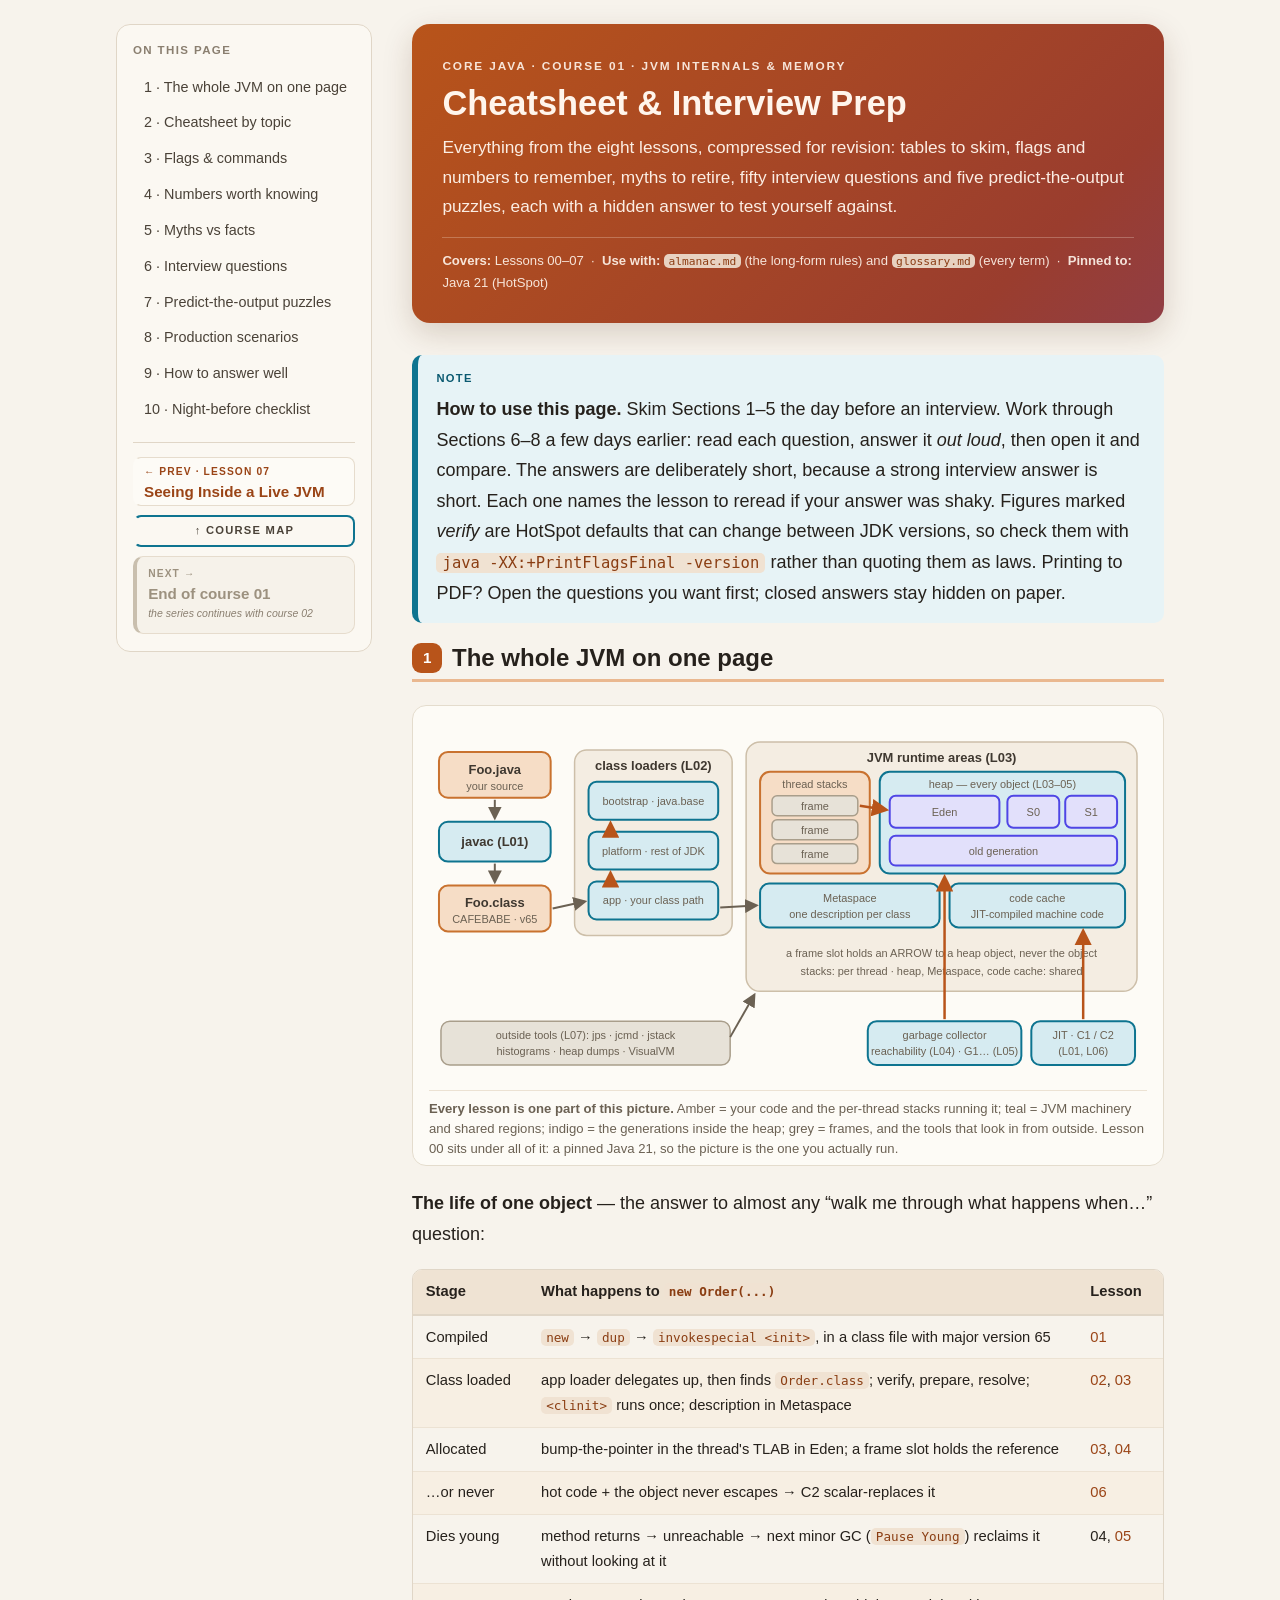
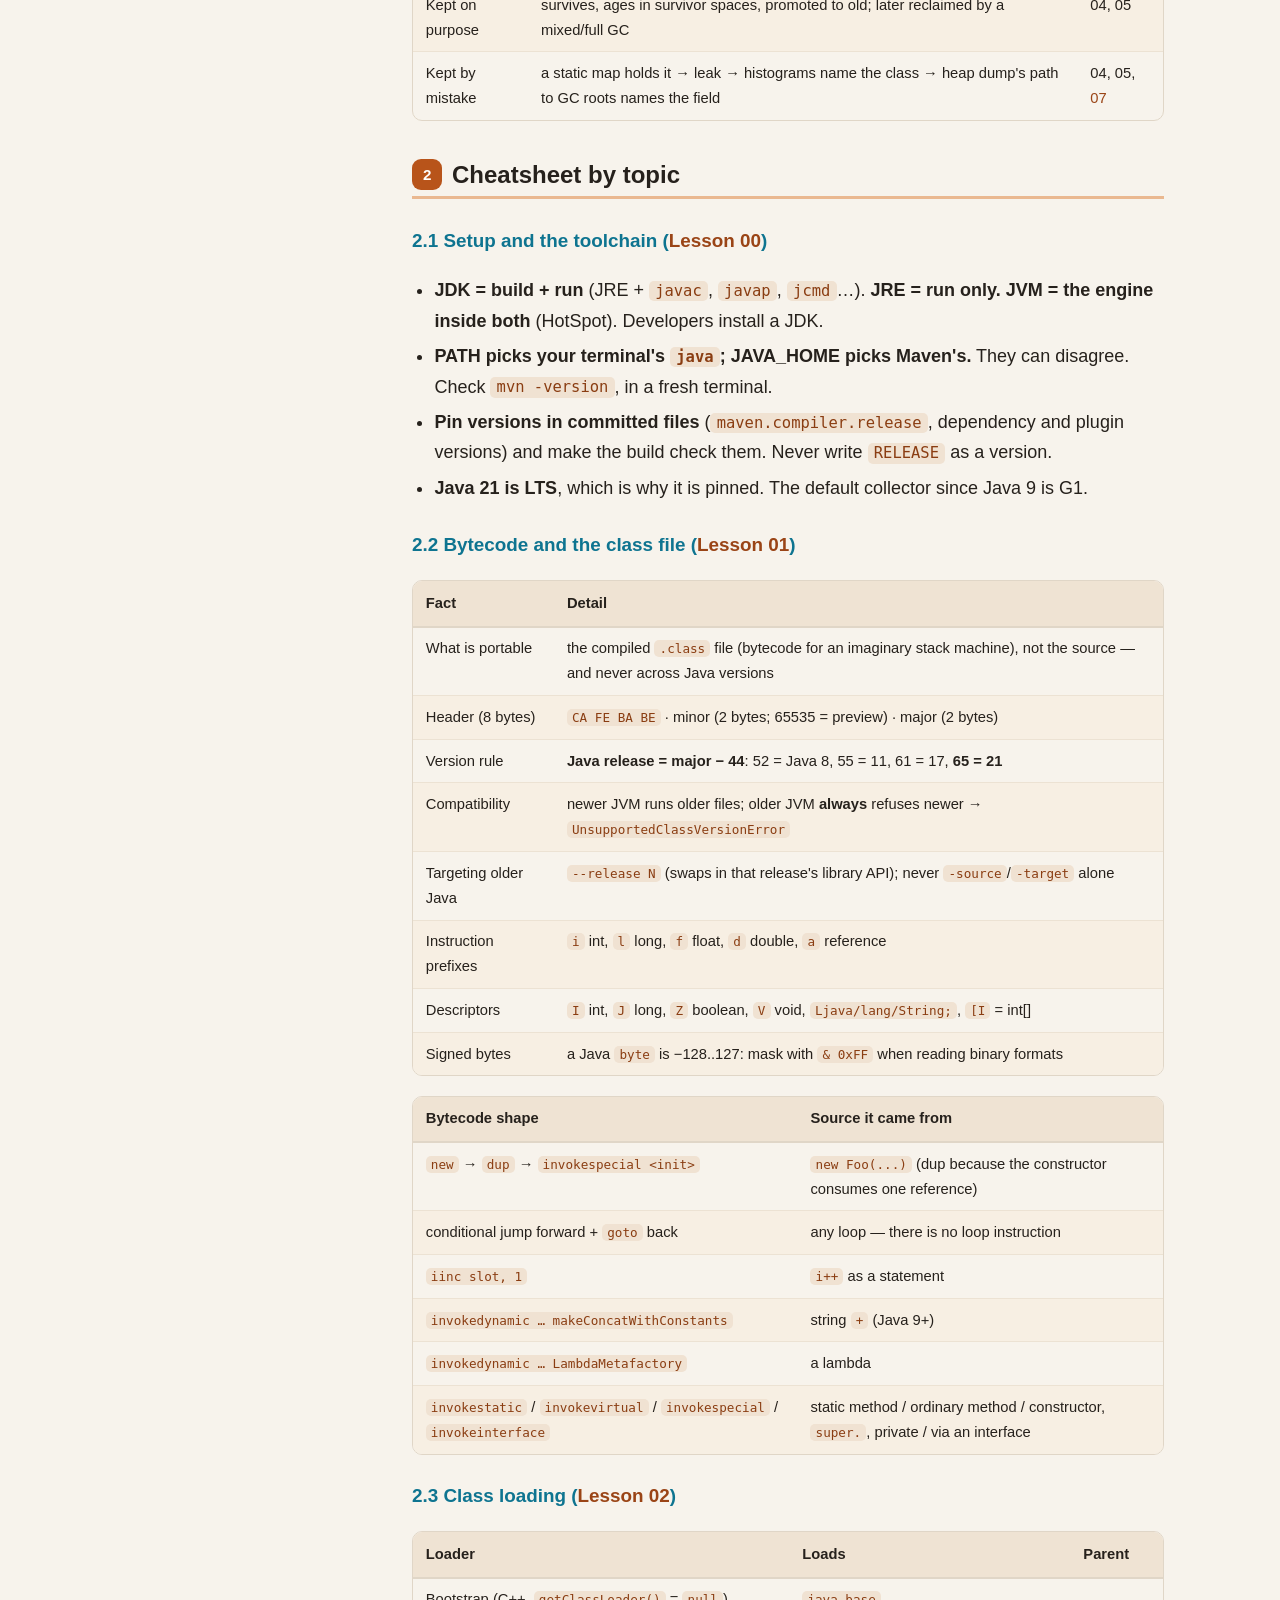
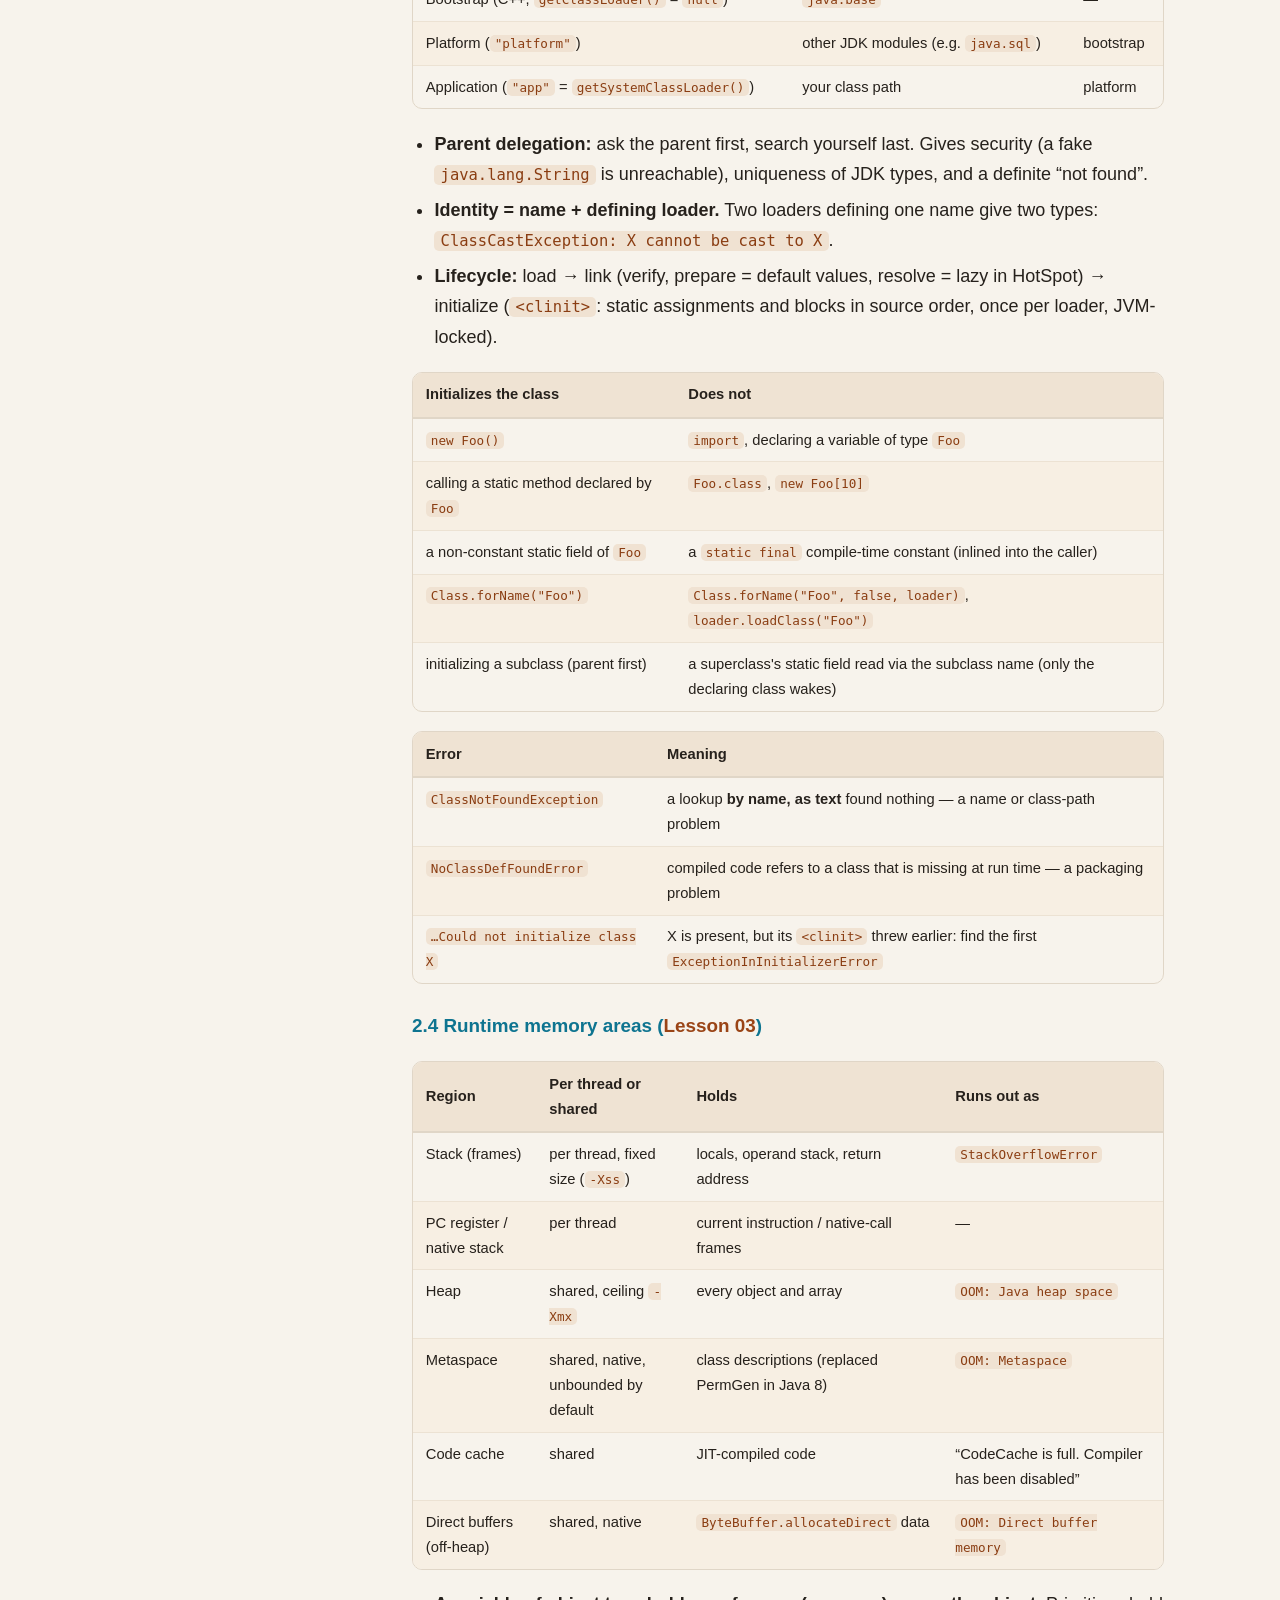
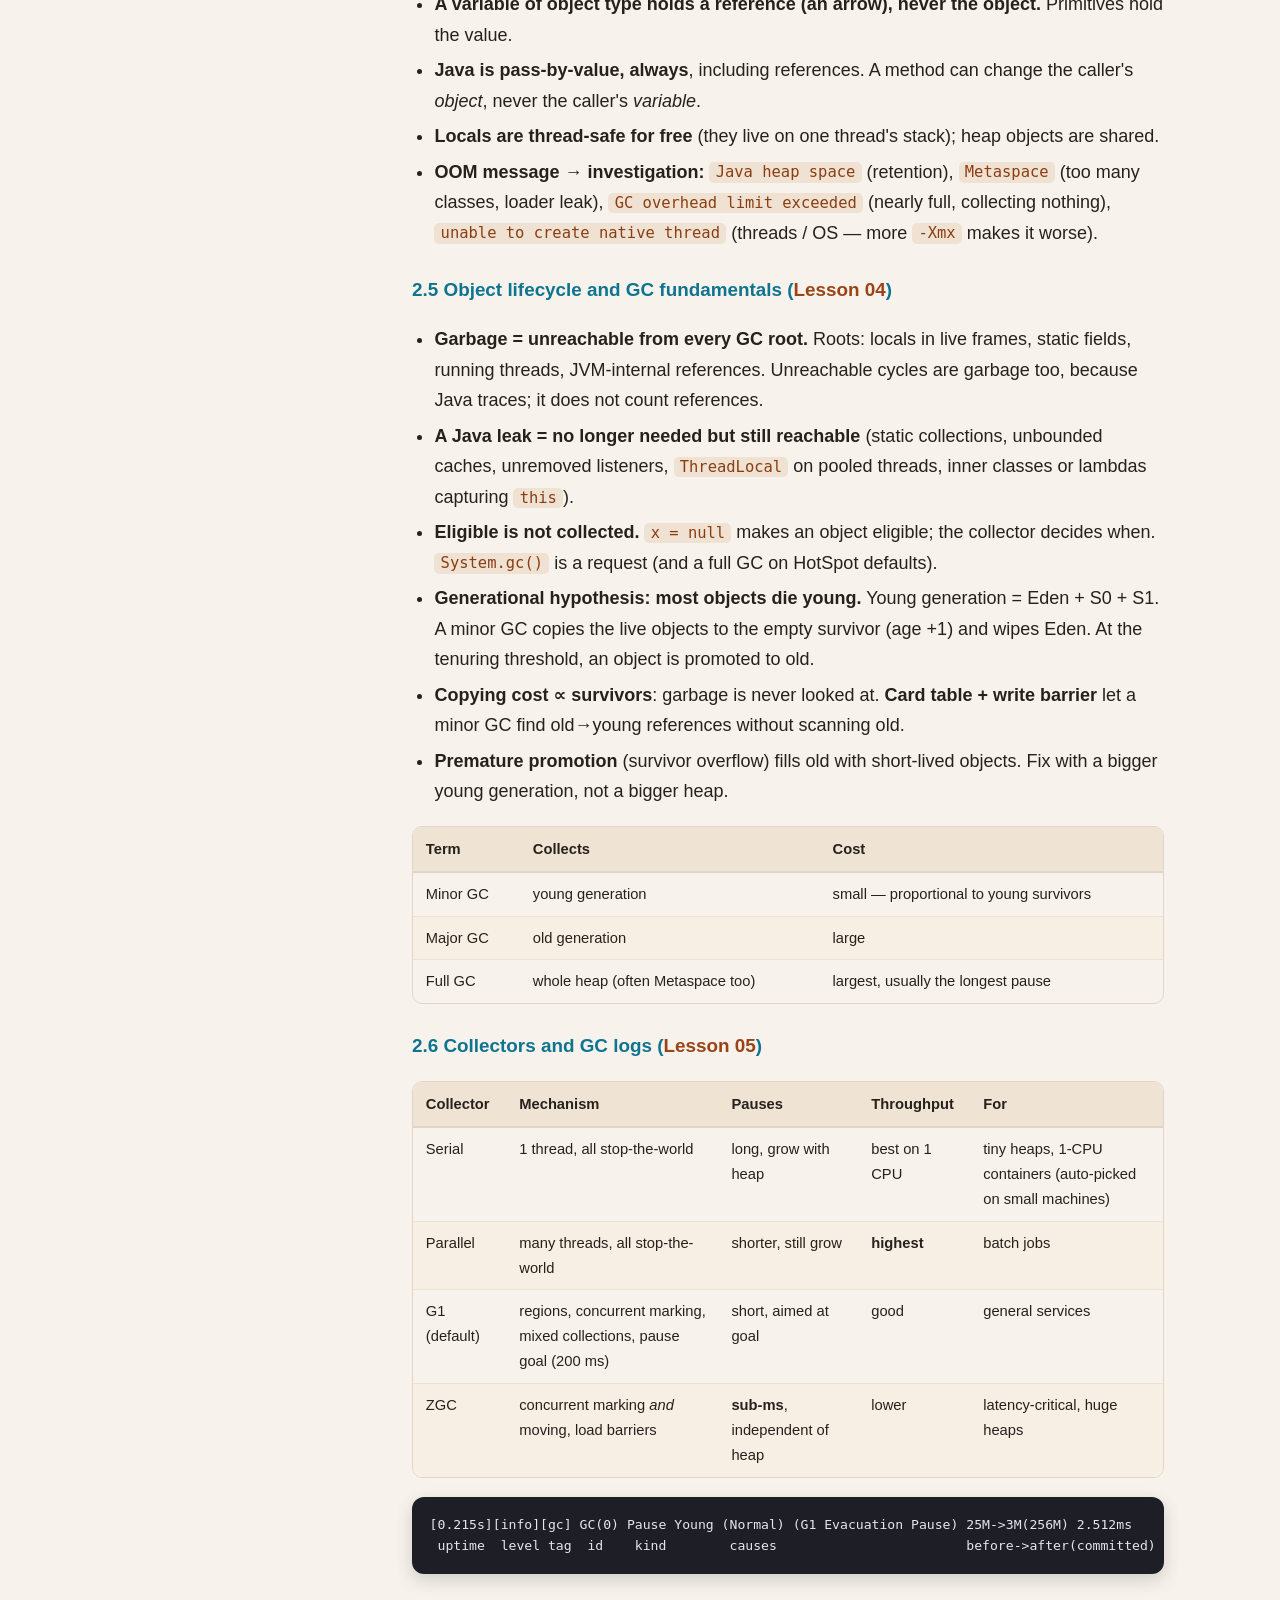
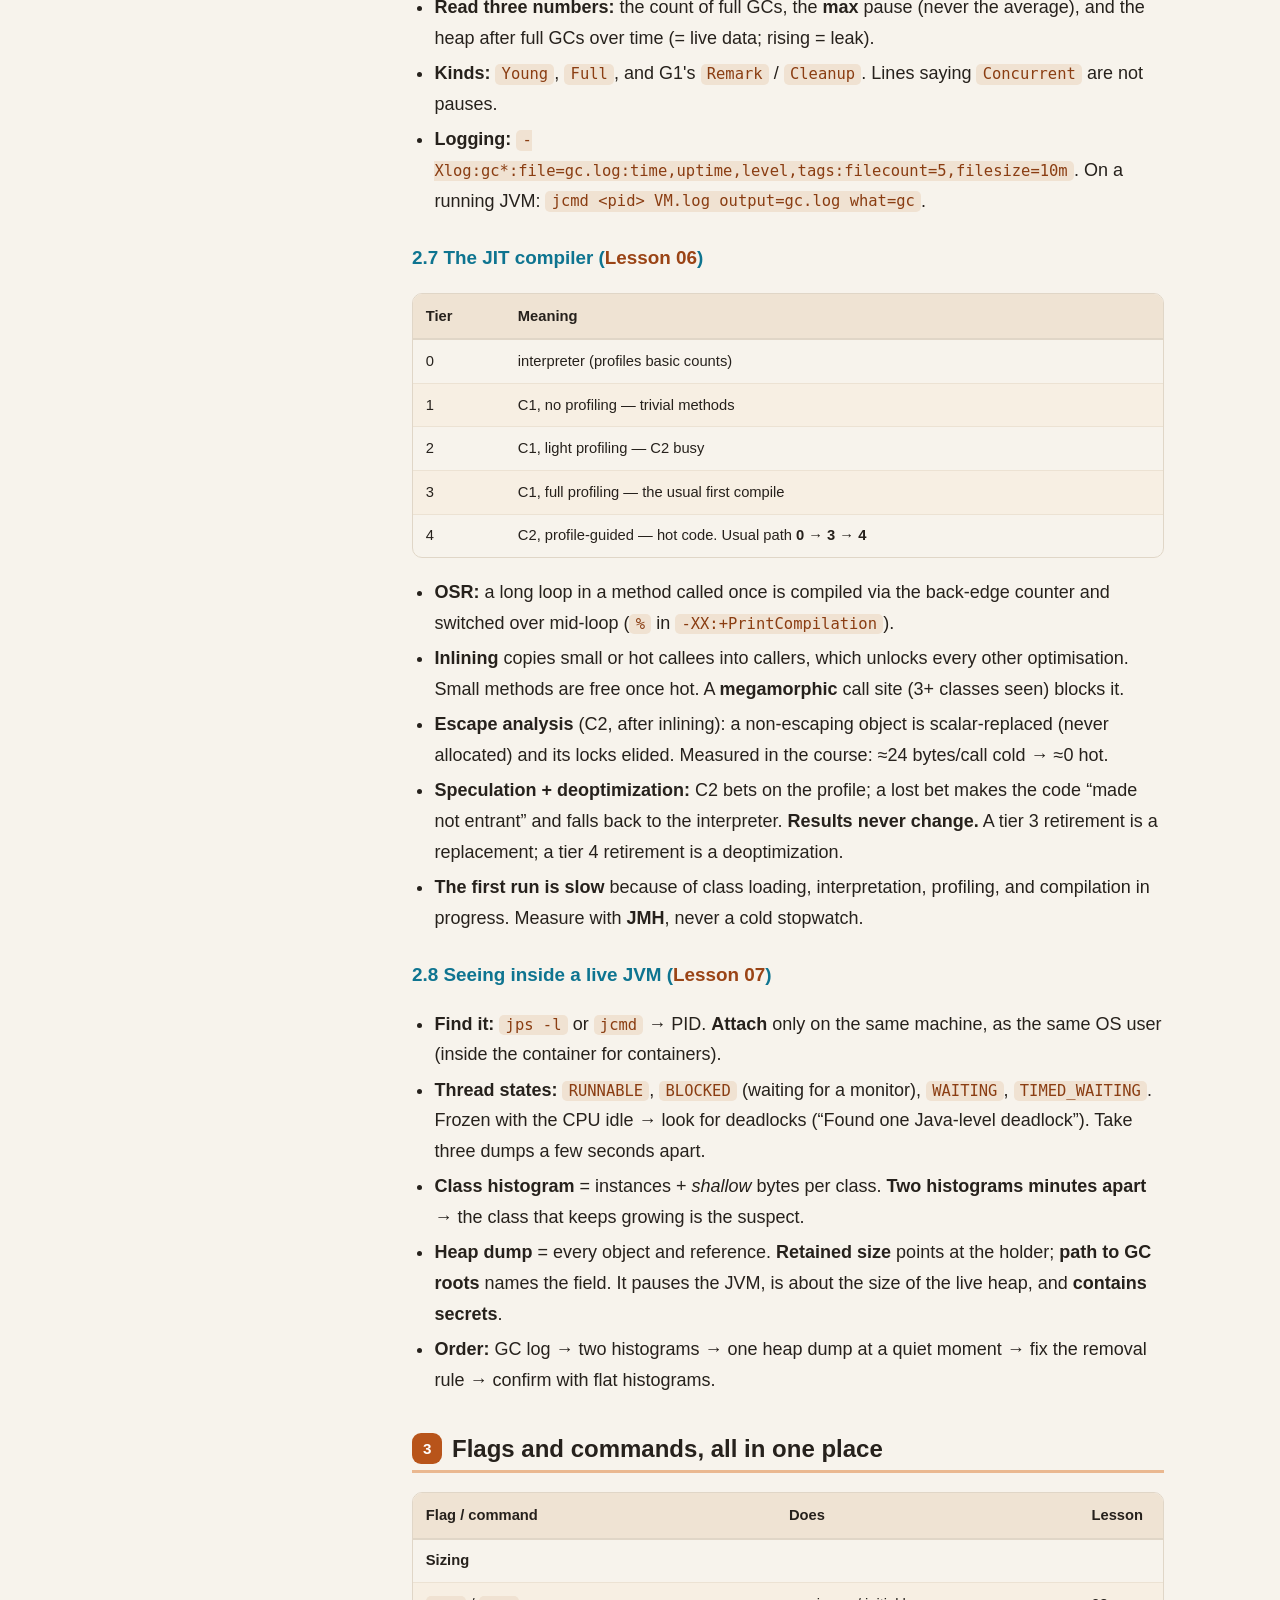
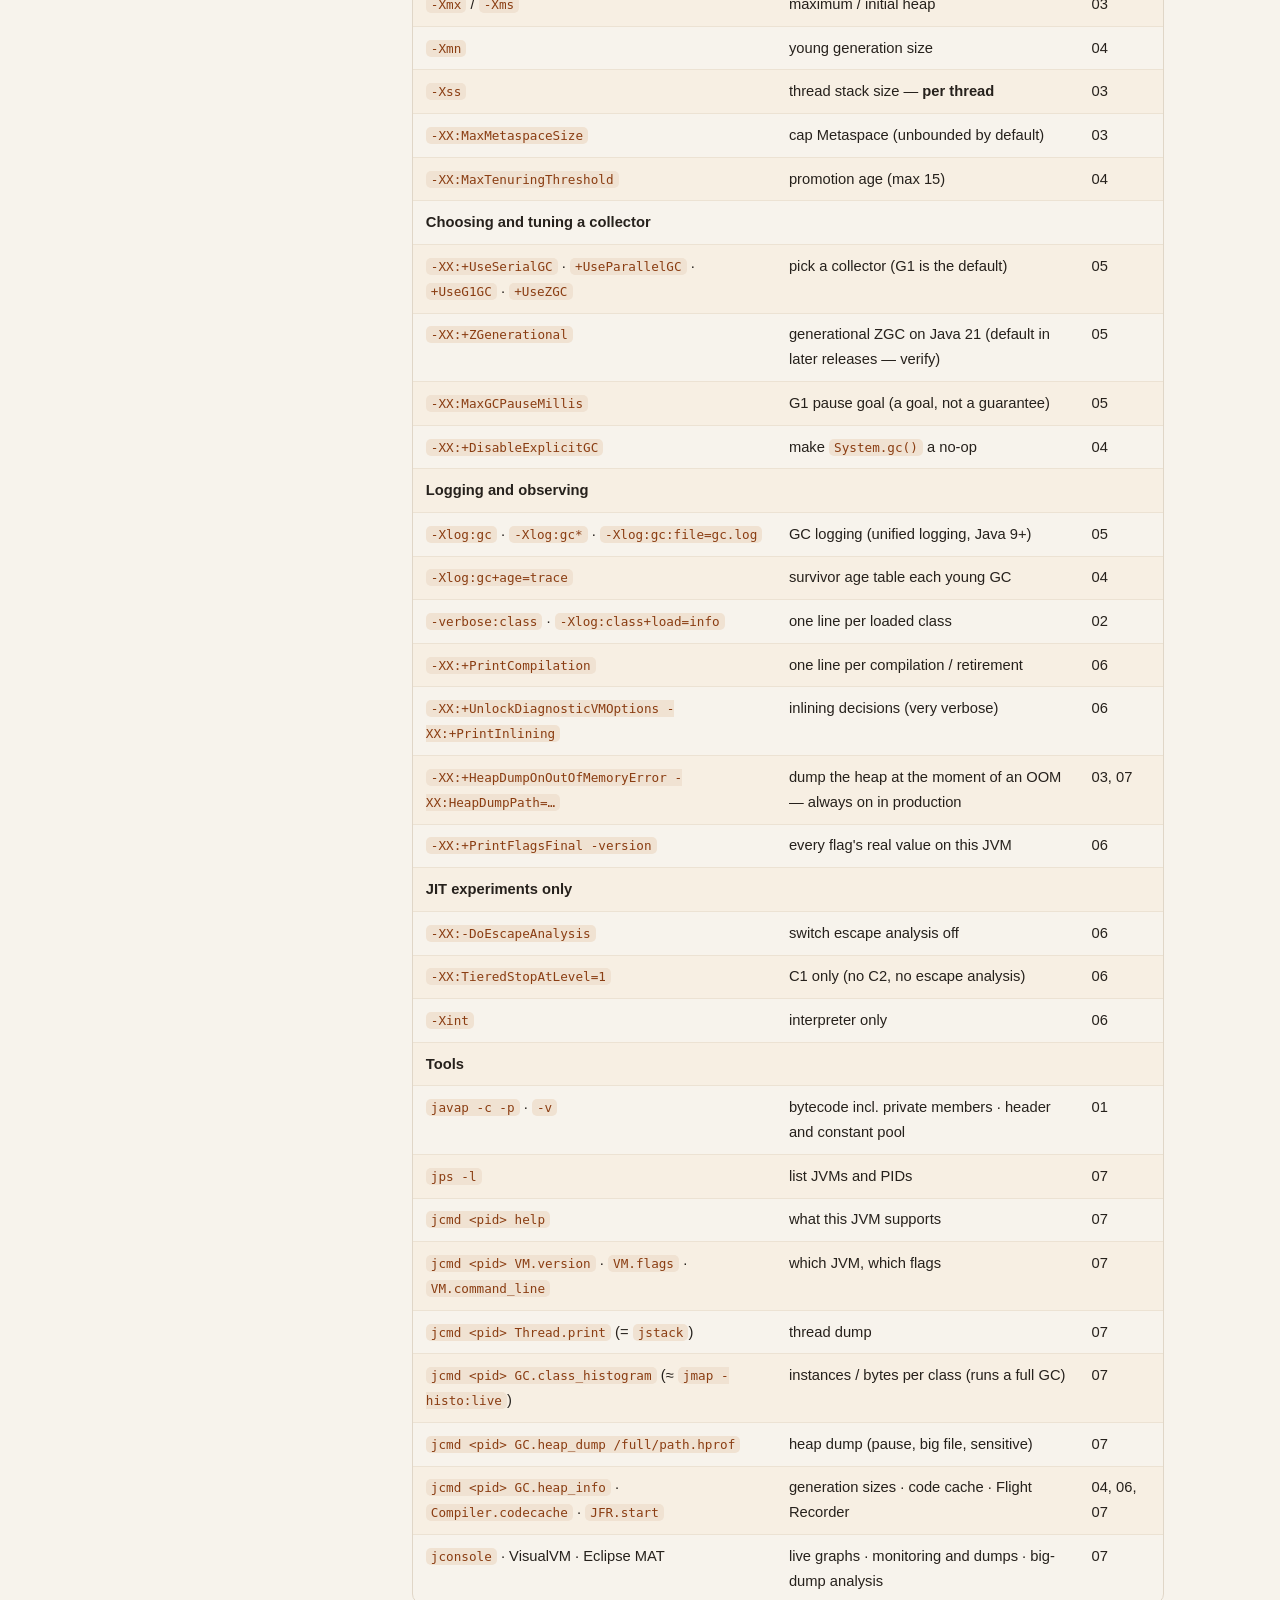
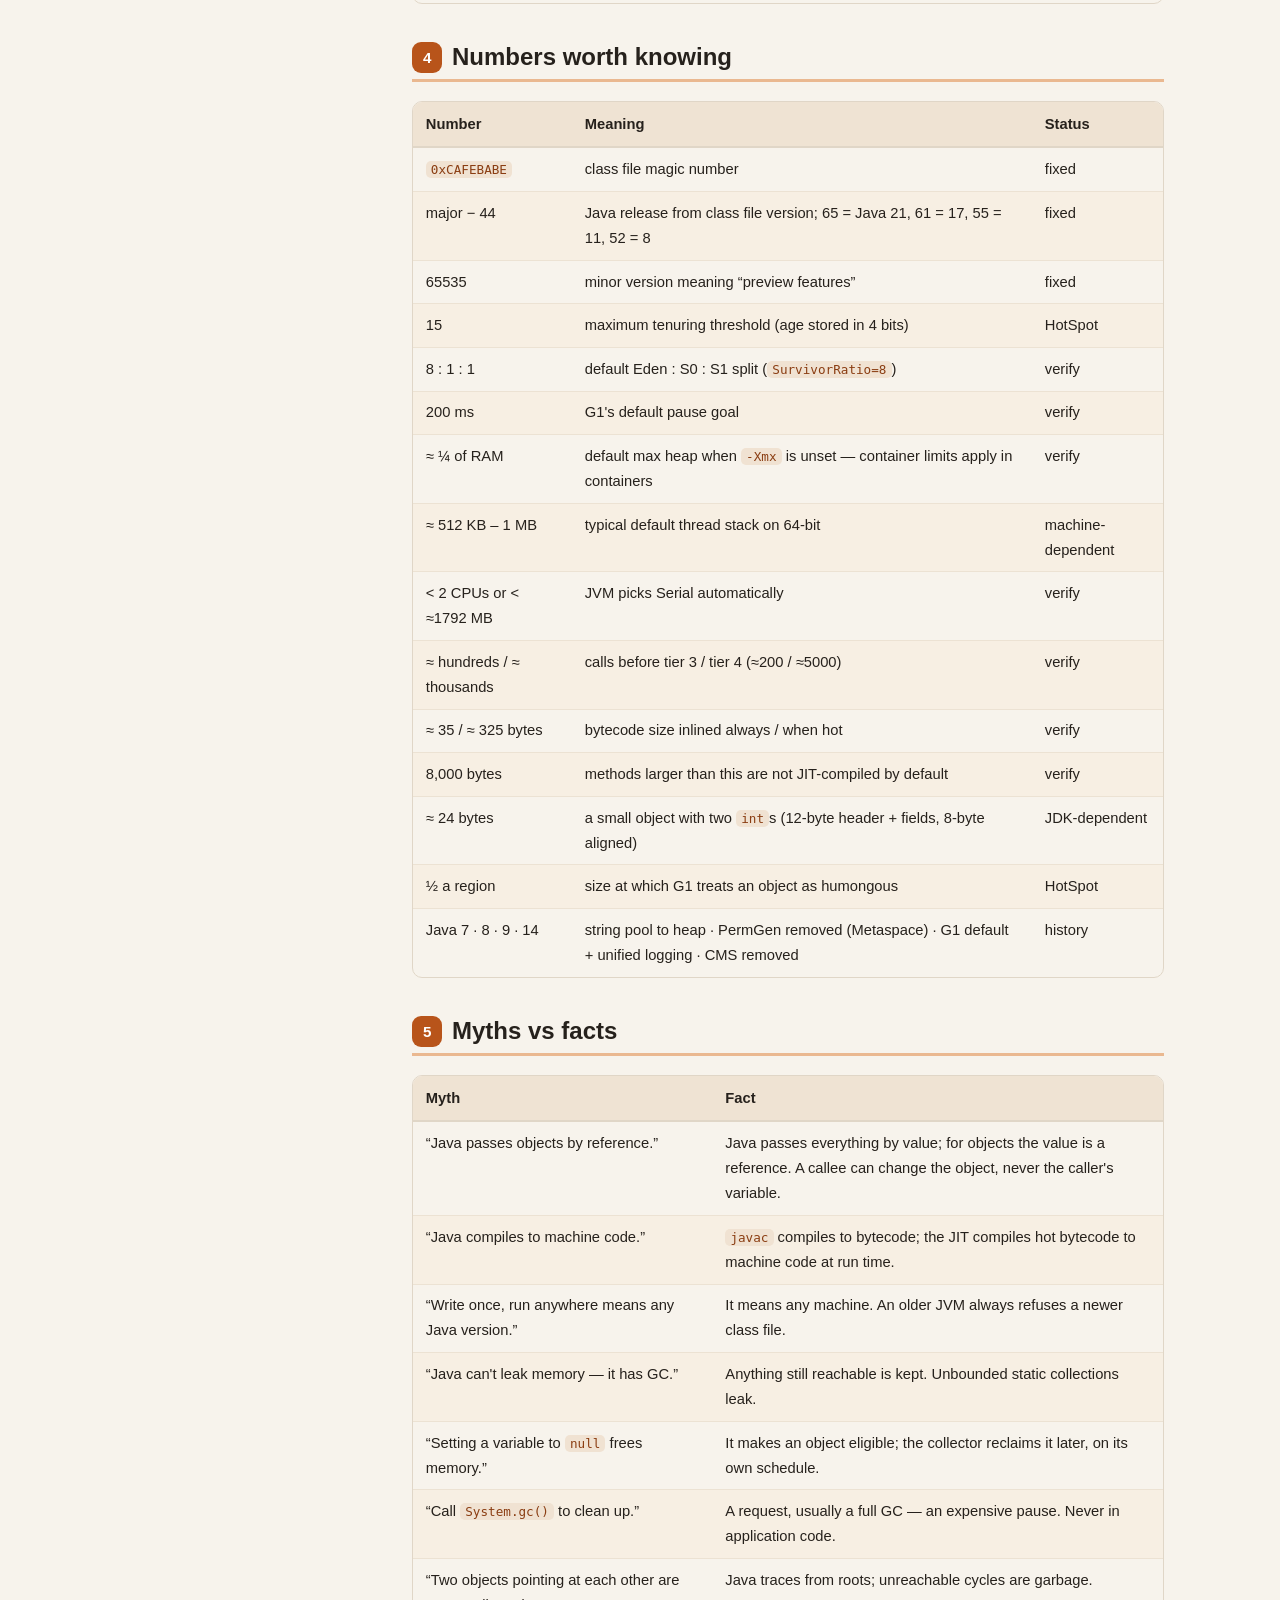
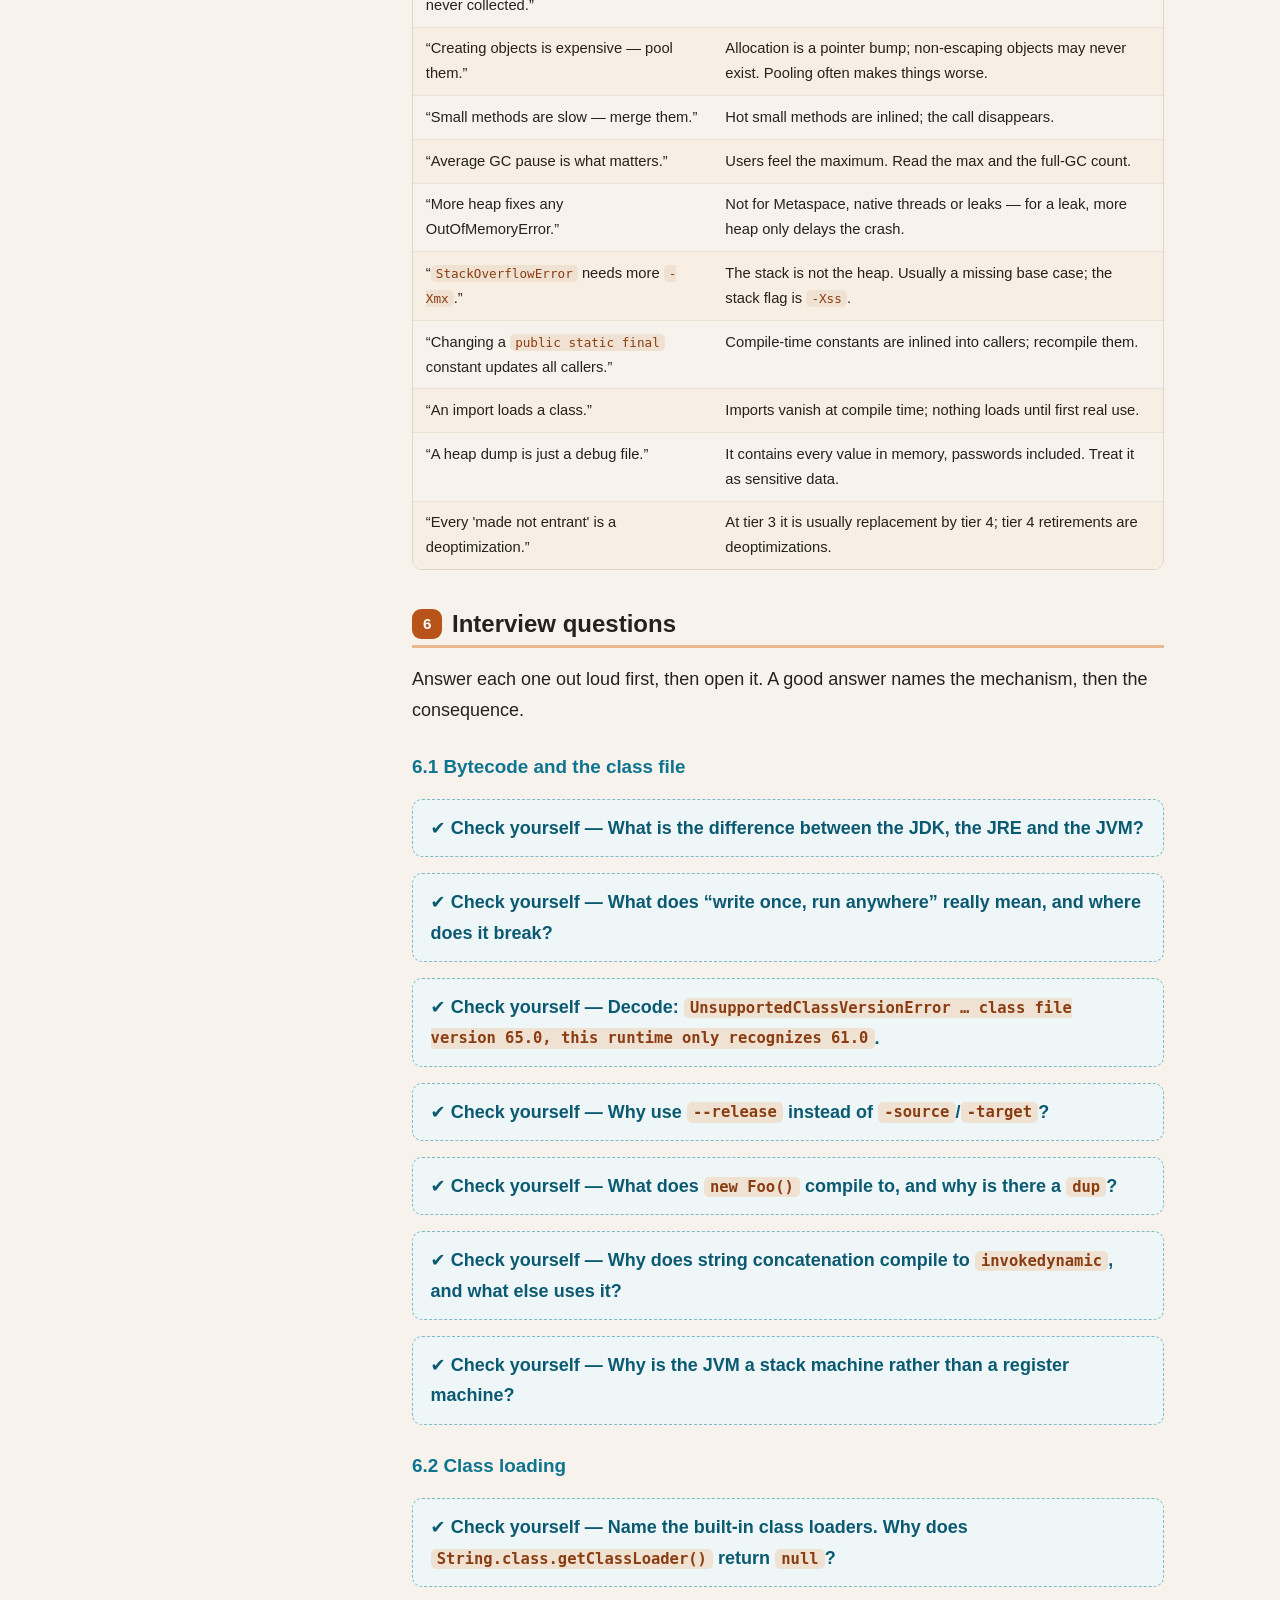
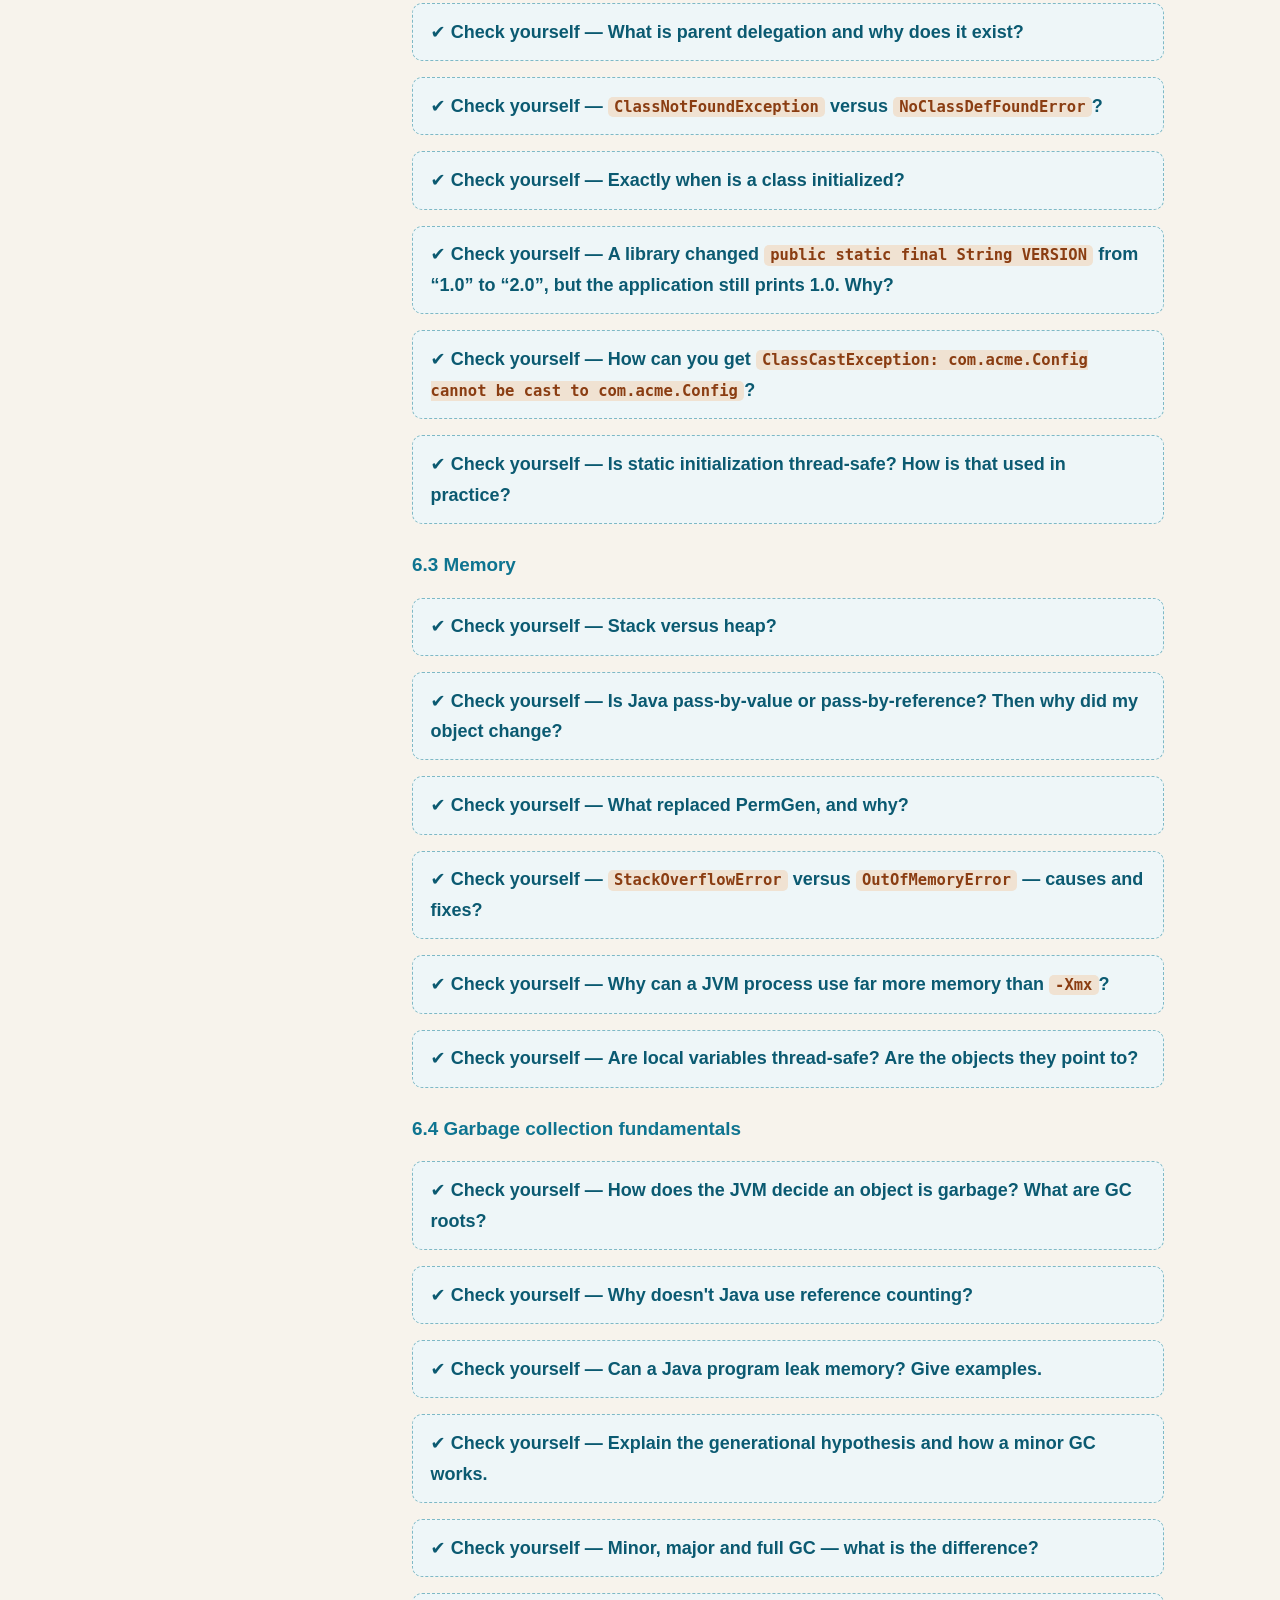
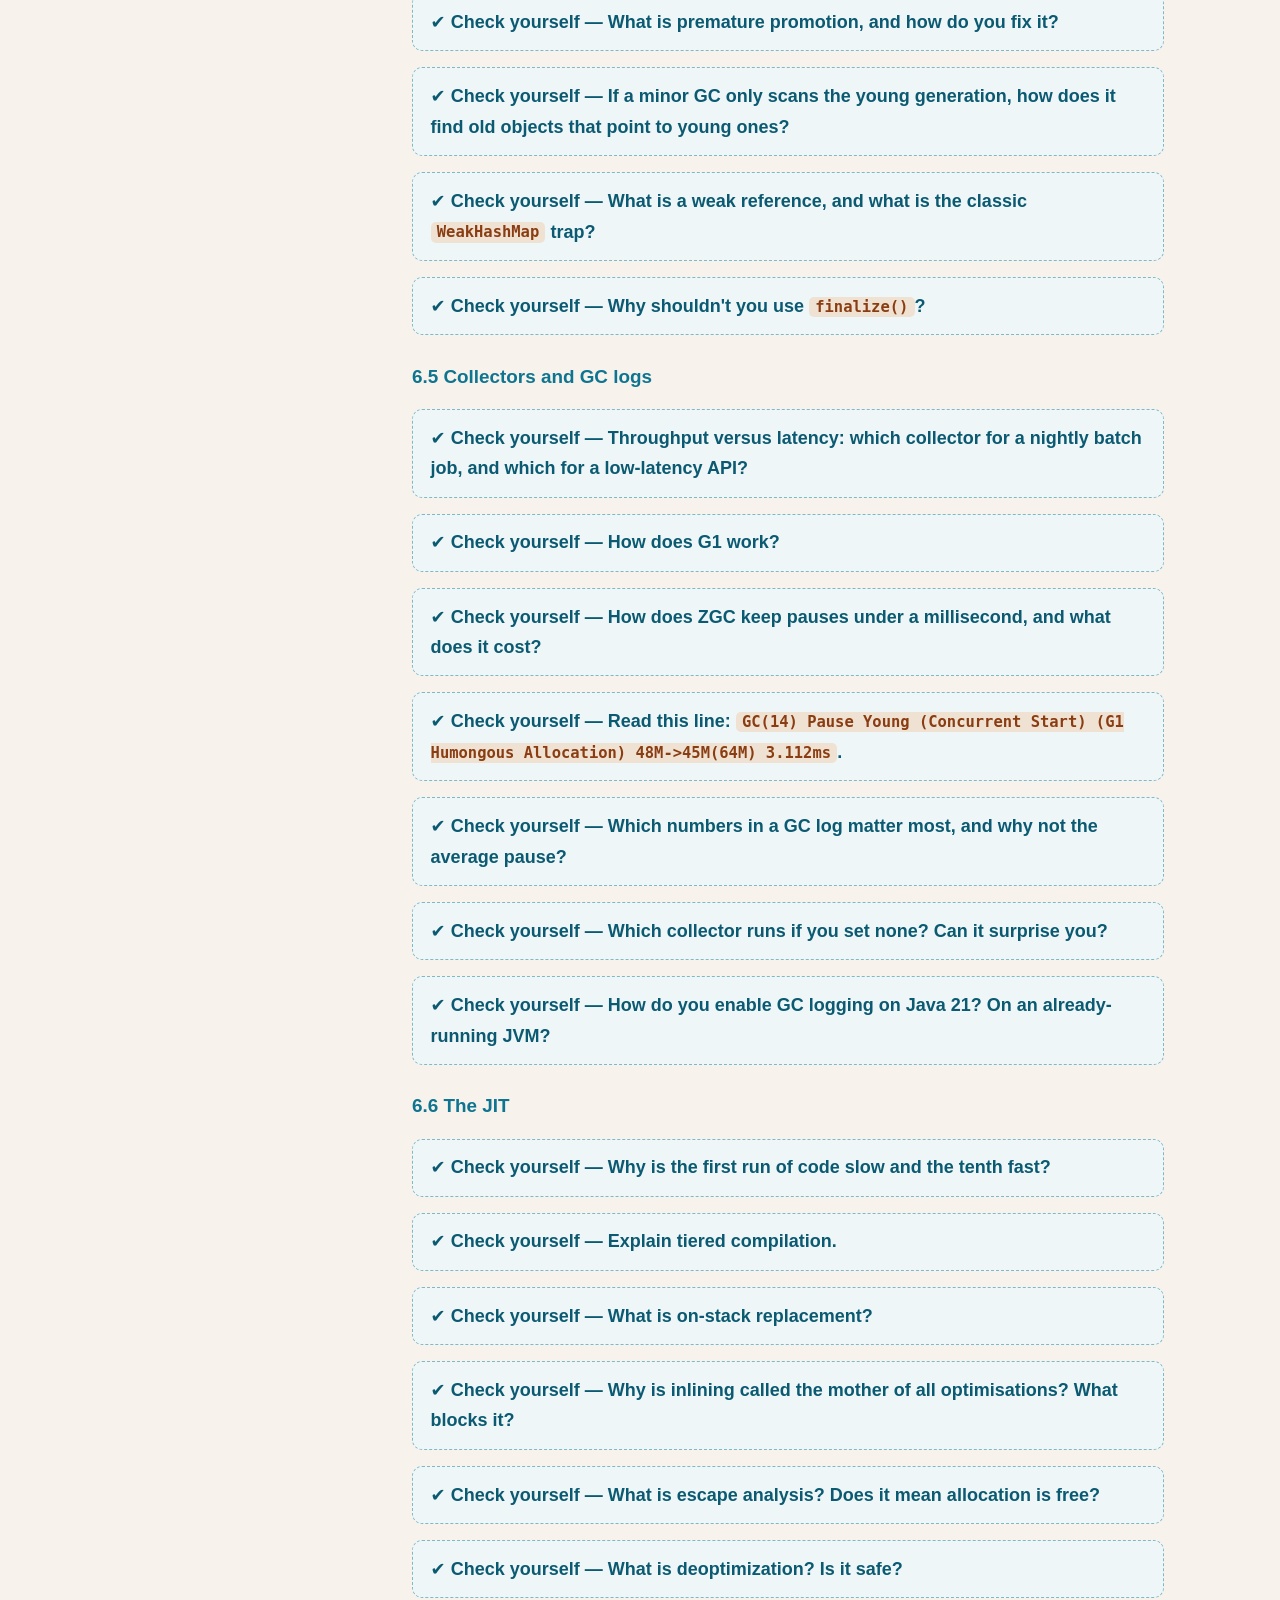
==== lessons/cheatsheet-and-interview-prep.html @ c978d4f5 "chore: cheatsheet and interview prep page for course 01" ====
<!doctype html>
<html lang="en">
<head>
  <meta charset="utf-8">
  <meta name="viewport" content="width=device-width, initial-scale=1">
  <title>Cheatsheet &amp; Interview Prep · JVM Internals &amp; Memory</title>
  <link rel="stylesheet" href="assets/lesson.css">
</head>
<body>
<div class="page">

  <!-- ============================ TOC SIDEBAR ============================ -->
  <aside class="toc">
    <p class="toc-title">On this page</p>
    <ol>
      <li><a href="#s1">1 · The whole JVM on one page</a></li>
      <li><a href="#s2">2 · Cheatsheet by topic</a></li>
      <li><a href="#s3">3 · Flags &amp; commands</a></li>
      <li><a href="#s4">4 · Numbers worth knowing</a></li>
      <li><a href="#s5">5 · Myths vs facts</a></li>
      <li><a href="#s6">6 · Interview questions</a></li>
      <li><a href="#s7">7 · Predict-the-output puzzles</a></li>
      <li><a href="#s8">8 · Production scenarios</a></li>
      <li><a href="#s9">9 · How to answer well</a></li>
      <li><a href="#s10">10 · Night-before checklist</a></li>
    </ol>
    <nav class="toc-nav" aria-label="Course navigation">
      <a class="navcard" href="phase-3-observing/chapter-04-live-jvm-tools/lesson-07-seeing-inside-a-live-jvm.html">
        <span class="navkicker">← Prev · Lesson 07</span>
        <span class="navtitle">Seeing Inside a Live JVM</span>
      </a>
      <a class="navmap" href="index.html">↑ Course map</a>
      <span class="navcard disabled">
        <span class="navkicker">Next →</span>
        <span class="navtitle">End of course 01</span>
        <span class="navnote">the series continues with course 02</span>
      </span>
    </nav>
  </aside>

  <!-- ============================ MAIN CONTENT ============================ -->
  <main>

    <header class="banner">
      <p class="kicker">Core Java · Course 01 · JVM Internals &amp; Memory</p>
      <h1>Cheatsheet &amp; Interview Prep</h1>
      <p class="subtitle">Everything from the eight lessons, compressed for revision: tables to skim, flags and numbers to remember, myths to retire, fifty interview questions and five predict-the-output puzzles, each with a hidden answer to test yourself against.</p>
      <p class="meta">
        <strong>Covers:</strong> Lessons 00–07 &nbsp;·&nbsp;
        <strong>Use with:</strong> <code>almanac.md</code> (the long-form rules) and <code>glossary.md</code> (every term) &nbsp;·&nbsp;
        <strong>Pinned to:</strong> Java 21 (HotSpot)
      </p>
    </header>

    <div class="callout note">
      <p><strong>How to use this page.</strong> Skim Sections 1–5 the day before an interview. Work through Sections 6–8 a few days earlier: read each question, answer it <em>out loud</em>, then open it and compare. The answers are deliberately short, because a strong interview answer is short. Each one names the lesson to reread if your answer was shaky. Figures marked <em>verify</em> are HotSpot defaults that can change between JDK versions, so check them with <code>java -XX:+PrintFlagsFinal -version</code> rather than quoting them as laws. Printing to PDF? Open the questions you want first; closed answers stay hidden on paper.</p>
    </div>

    <!-- ===================== SECTION 1 — ONE PAGE ===================== -->
    <section id="s1">
      <h2><span class="sec-num">1</span> The whole JVM on one page</h2>

      <figure class="fig">
        <svg viewBox="0 0 720 360" role="img" aria-label="The JVM in one picture. On the left, Foo.java is compiled by javac into Foo.class. The class loaders — bootstrap, platform and application — load it. Inside the JVM, per-thread stacks hold frames whose slots point into the shared heap, which is divided into Eden, two survivor spaces and the old generation. Metaspace holds class descriptions and the code cache holds JIT-compiled code. Underneath, the garbage collector works on the heap, the JIT fills the code cache, and outside tools such as jcmd look into the whole process.">
          <defs>
            <marker id="csah" viewBox="0 0 10 10" refX="8" refY="5" markerWidth="7" markerHeight="7" orient="auto-start-reverse">
              <path class="fig-arrow-h" d="M0,0 L10,5 L0,10 z"/>
            </marker>
            <marker id="csaa" viewBox="0 0 10 10" refX="8" refY="5" markerWidth="7" markerHeight="7" orient="auto-start-reverse">
              <path class="fig-arrow-accent-h" d="M0,0 L10,5 L0,10 z"/>
            </marker>
          </defs>

          <!-- source to class file -->
          <rect class="fig-code" x="10" y="30" width="112" height="46" rx="9"/>
          <text class="fig-label" x="66" y="52" text-anchor="middle">Foo.java</text>
          <text class="fig-small" x="66" y="68" text-anchor="middle">your source</text>
          <rect class="fig-infra" x="10" y="100" width="112" height="40" rx="9"/>
          <text class="fig-label" x="66" y="124" text-anchor="middle">javac (L01)</text>
          <rect class="fig-code" x="10" y="164" width="112" height="46" rx="9"/>
          <text class="fig-label" x="66" y="186" text-anchor="middle">Foo.class</text>
          <text class="fig-small" x="66" y="202" text-anchor="middle">CAFEBABE · v65</text>
          <path class="fig-arrow" d="M66,78 L66,96" marker-end="url(#csah)"/>
          <path class="fig-arrow" d="M66,142 L66,160" marker-end="url(#csah)"/>

          <!-- class loaders -->
          <rect class="fig-box" x="146" y="28" width="158" height="186" rx="12"/>
          <text class="fig-label" x="225" y="48" text-anchor="middle">class loaders (L02)</text>
          <rect class="fig-infra" x="160" y="60" width="130" height="38" rx="8"/>
          <text class="fig-small" x="225" y="83" text-anchor="middle">bootstrap · java.base</text>
          <rect class="fig-infra" x="160" y="110" width="130" height="38" rx="8"/>
          <text class="fig-small" x="225" y="133" text-anchor="middle">platform · rest of JDK</text>
          <rect class="fig-infra" x="160" y="160" width="130" height="38" rx="8"/>
          <text class="fig-small" x="225" y="183" text-anchor="middle">app · your class path</text>
          <path class="fig-arrow-accent" d="M182,158 L182,152" marker-end="url(#csaa)"/>
          <path class="fig-arrow-accent" d="M182,108 L182,102" marker-end="url(#csaa)"/>
          <path class="fig-arrow" d="M124,187 L156,180" marker-end="url(#csah)"/>

          <!-- runtime areas -->
          <rect class="fig-box" x="318" y="20" width="392" height="250" rx="14"/>
          <text class="fig-label" x="514" y="40" text-anchor="middle">JVM runtime areas (L03)</text>

          <rect class="fig-code" x="332" y="50" width="110" height="102" rx="10"/>
          <text class="fig-small" x="387" y="66" text-anchor="middle">thread stacks</text>
          <rect class="fig-generic" x="344" y="74" width="86" height="20" rx="5"/>
          <text class="fig-small" x="387" y="88" text-anchor="middle">frame</text>
          <rect class="fig-generic" x="344" y="98" width="86" height="20" rx="5"/>
          <text class="fig-small" x="387" y="112" text-anchor="middle">frame</text>
          <rect class="fig-generic" x="344" y="122" width="86" height="20" rx="5"/>
          <text class="fig-small" x="387" y="136" text-anchor="middle">frame</text>

          <rect class="fig-infra" x="452" y="50" width="246" height="102" rx="10"/>
          <text class="fig-small" x="575" y="66" text-anchor="middle">heap — every object (L03–05)</text>
          <rect class="fig-accent2" x="462" y="74" width="110" height="32" rx="6"/>
          <text class="fig-small" x="517" y="94" text-anchor="middle">Eden</text>
          <rect class="fig-accent2" x="580" y="74" width="52" height="32" rx="6"/>
          <text class="fig-small" x="606" y="94" text-anchor="middle">S0</text>
          <rect class="fig-accent2" x="638" y="74" width="52" height="32" rx="6"/>
          <text class="fig-small" x="664" y="94" text-anchor="middle">S1</text>
          <rect class="fig-accent2" x="462" y="114" width="228" height="30" rx="6"/>
          <text class="fig-small" x="576" y="133" text-anchor="middle">old generation</text>
          <path class="fig-arrow-accent" d="M432,84 L458,88" marker-end="url(#csaa)"/>

          <rect class="fig-infra" x="332" y="162" width="180" height="44" rx="9"/>
          <text class="fig-small" x="422" y="181" text-anchor="middle">Metaspace</text>
          <text class="fig-small" x="422" y="197" text-anchor="middle">one description per class</text>
          <rect class="fig-infra" x="522" y="162" width="176" height="44" rx="9"/>
          <text class="fig-small" x="610" y="181" text-anchor="middle">code cache</text>
          <text class="fig-small" x="610" y="197" text-anchor="middle">JIT-compiled machine code</text>
          <path class="fig-arrow" d="M292,186 L328,184" marker-end="url(#csah)"/>

          <text class="fig-small" x="514" y="236" text-anchor="middle">a frame slot holds an ARROW to a heap object, never the object</text>
          <text class="fig-small" x="514" y="254" text-anchor="middle">stacks: per thread · heap, Metaspace, code cache: shared</text>

          <!-- the machinery underneath -->
          <rect class="fig-generic" x="12" y="300" width="290" height="44" rx="9"/>
          <text class="fig-small" x="157" y="318" text-anchor="middle">outside tools (L07): jps · jcmd · jstack</text>
          <text class="fig-small" x="157" y="334" text-anchor="middle">histograms · heap dumps · VisualVM</text>
          <path class="fig-arrow" d="M302,316 L326,274" marker-end="url(#csah)"/>

          <rect class="fig-infra" x="440" y="300" width="154" height="44" rx="9"/>
          <text class="fig-small" x="517" y="318" text-anchor="middle">garbage collector</text>
          <text class="fig-small" x="517" y="334" text-anchor="middle">reachability (L04) · G1… (L05)</text>
          <path class="fig-arrow-accent" d="M517,298 L517,156" marker-end="url(#csaa)"/>

          <rect class="fig-infra" x="604" y="300" width="104" height="44" rx="9"/>
          <text class="fig-small" x="656" y="318" text-anchor="middle">JIT · C1 / C2</text>
          <text class="fig-small" x="656" y="334" text-anchor="middle">(L01, L06)</text>
          <path class="fig-arrow-accent" d="M656,298 L656,210" marker-end="url(#csaa)"/>
        </svg>
        <figcaption><strong>Every lesson is one part of this picture.</strong> Amber = your code and the per-thread stacks running it; teal = JVM machinery and shared regions; indigo = the generations inside the heap; grey = frames, and the tools that look in from outside. Lesson 00 sits under all of it: a pinned Java 21, so the picture is the one you actually run.</figcaption>
      </figure>

      <p><strong>The life of one object</strong> — the answer to almost any &ldquo;walk me through what happens when…&rdquo; question:</p>

      <div class="table-wrap">
        <table>
          <thead><tr><th>Stage</th><th>What happens to <code>new Order(...)</code></th><th>Lesson</th></tr></thead>
          <tbody>
            <tr><td>Compiled</td><td><code>new</code> → <code>dup</code> → <code>invokespecial &lt;init&gt;</code>, in a class file with major version 65</td><td><a href="phase-1-foundations/chapter-01-how-java-runs/lesson-01-how-java-runs.html">01</a></td></tr>
            <tr><td>Class loaded</td><td>app loader delegates up, then finds <code>Order.class</code>; verify, prepare, resolve; <code>&lt;clinit&gt;</code> runs once; description in Metaspace</td><td><a href="phase-1-foundations/chapter-01-how-java-runs/lesson-02-class-loading.html">02</a>, <a href="phase-2-memory-and-gc/chapter-02-memory-and-objects/lesson-03-runtime-memory-areas.html">03</a></td></tr>
            <tr><td>Allocated</td><td>bump-the-pointer in the thread's TLAB in Eden; a frame slot holds the reference</td><td><a href="phase-2-memory-and-gc/chapter-02-memory-and-objects/lesson-03-runtime-memory-areas.html">03</a>, <a href="phase-2-memory-and-gc/chapter-02-memory-and-objects/lesson-04-object-lifecycle-and-gc.html">04</a></td></tr>
            <tr><td>…or never</td><td>hot code + the object never escapes → C2 scalar-replaces it</td><td><a href="phase-2-memory-and-gc/chapter-03-gc-and-jit/lesson-06-the-jit-compiler.html">06</a></td></tr>
            <tr><td>Dies young</td><td>method returns → unreachable → next minor GC (<code>Pause Young</code>) reclaims it without looking at it</td><td>04, <a href="phase-2-memory-and-gc/chapter-03-gc-and-jit/lesson-05-gc-algorithms-and-logs.html">05</a></td></tr>
            <tr><td>Kept on purpose</td><td>survives, ages in survivor spaces, promoted to old; later reclaimed by a mixed/full GC</td><td>04, 05</td></tr>
            <tr><td>Kept by mistake</td><td>a static map holds it → leak → histograms name the class → heap dump's path to GC roots names the field</td><td>04, 05, <a href="phase-3-observing/chapter-04-live-jvm-tools/lesson-07-seeing-inside-a-live-jvm.html">07</a></td></tr>
          </tbody>
        </table>
      </div>
    </section>

    <!-- ===================== SECTION 2 — CHEATSHEET ===================== -->
    <section id="s2">
      <h2><span class="sec-num">2</span> Cheatsheet by topic</h2>

      <h3>2.1 Setup and the toolchain (<a href="phase-1-foundations/chapter-00-setup/lesson-00-full-setup.html">Lesson 00</a>)</h3>
      <ul>
        <li><strong>JDK = build + run</strong> (JRE + <code>javac</code>, <code>javap</code>, <code>jcmd</code>…). <strong>JRE = run only.</strong> <strong>JVM = the engine inside both</strong> (HotSpot). Developers install a JDK.</li>
        <li><strong>PATH picks your terminal's <code>java</code>; JAVA_HOME picks Maven's.</strong> They can disagree. Check <code>mvn -version</code>, in a fresh terminal.</li>
        <li><strong>Pin versions in committed files</strong> (<code>maven.compiler.release</code>, dependency and plugin versions) and make the build check them. Never write <code>RELEASE</code> as a version.</li>
        <li><strong>Java 21 is LTS</strong>, which is why it is pinned. The default collector since Java 9 is G1.</li>
      </ul>

      <h3>2.2 Bytecode and the class file (<a href="phase-1-foundations/chapter-01-how-java-runs/lesson-01-how-java-runs.html">Lesson 01</a>)</h3>
      <div class="table-wrap">
        <table>
          <thead><tr><th>Fact</th><th>Detail</th></tr></thead>
          <tbody>
            <tr><td>What is portable</td><td>the compiled <code>.class</code> file (bytecode for an imaginary stack machine), not the source — and never across Java versions</td></tr>
            <tr><td>Header (8 bytes)</td><td><code>CA FE BA BE</code> · minor (2 bytes; 65535 = preview) · major (2 bytes)</td></tr>
            <tr><td>Version rule</td><td><strong>Java release = major − 44</strong>: 52 = Java 8, 55 = 11, 61 = 17, <strong>65 = 21</strong></td></tr>
            <tr><td>Compatibility</td><td>newer JVM runs older files; older JVM <strong>always</strong> refuses newer → <code>UnsupportedClassVersionError</code></td></tr>
            <tr><td>Targeting older Java</td><td><code>--release N</code> (swaps in that release's library API); never <code>-source</code>/<code>-target</code> alone</td></tr>
            <tr><td>Instruction prefixes</td><td><code>i</code> int, <code>l</code> long, <code>f</code> float, <code>d</code> double, <code>a</code> reference</td></tr>
            <tr><td>Descriptors</td><td><code>I</code> int, <code>J</code> long, <code>Z</code> boolean, <code>V</code> void, <code>Ljava/lang/String;</code>, <code>[I</code> = int[]</td></tr>
            <tr><td>Signed bytes</td><td>a Java <code>byte</code> is −128..127: mask with <code>&amp; 0xFF</code> when reading binary formats</td></tr>
          </tbody>
        </table>
      </div>
      <div class="table-wrap">
        <table>
          <thead><tr><th>Bytecode shape</th><th>Source it came from</th></tr></thead>
          <tbody>
            <tr><td><code>new</code> → <code>dup</code> → <code>invokespecial &lt;init&gt;</code></td><td><code>new Foo(...)</code> (dup because the constructor consumes one reference)</td></tr>
            <tr><td>conditional jump forward + <code>goto</code> back</td><td>any loop — there is no loop instruction</td></tr>
            <tr><td><code>iinc slot, 1</code></td><td><code>i++</code> as a statement</td></tr>
            <tr><td><code>invokedynamic … makeConcatWithConstants</code></td><td>string <code>+</code> (Java 9+)</td></tr>
            <tr><td><code>invokedynamic … LambdaMetafactory</code></td><td>a lambda</td></tr>
            <tr><td><code>invokestatic</code> / <code>invokevirtual</code> / <code>invokespecial</code> / <code>invokeinterface</code></td><td>static method / ordinary method / constructor, <code>super.</code>, private / via an interface</td></tr>
          </tbody>
        </table>
      </div>

      <h3>2.3 Class loading (<a href="phase-1-foundations/chapter-01-how-java-runs/lesson-02-class-loading.html">Lesson 02</a>)</h3>
      <div class="table-wrap">
        <table>
          <thead><tr><th>Loader</th><th>Loads</th><th>Parent</th></tr></thead>
          <tbody>
            <tr><td>Bootstrap (C++, <code>getClassLoader()</code> = <code>null</code>)</td><td><code>java.base</code></td><td>—</td></tr>
            <tr><td>Platform (<code>"platform"</code>)</td><td>other JDK modules (e.g. <code>java.sql</code>)</td><td>bootstrap</td></tr>
            <tr><td>Application (<code>"app"</code> = <code>getSystemClassLoader()</code>)</td><td>your class path</td><td>platform</td></tr>
          </tbody>
        </table>
      </div>
      <ul>
        <li><strong>Parent delegation:</strong> ask the parent first, search yourself last. Gives security (a fake <code>java.lang.String</code> is unreachable), uniqueness of JDK types, and a definite &ldquo;not found&rdquo;.</li>
        <li><strong>Identity = name + defining loader.</strong> Two loaders defining one name give two types: <code>ClassCastException: X cannot be cast to X</code>.</li>
        <li><strong>Lifecycle:</strong> load → link (verify, prepare = default values, resolve = lazy in HotSpot) → initialize (<code>&lt;clinit&gt;</code>: static assignments and blocks in source order, once per loader, JVM-locked).</li>
      </ul>
      <div class="table-wrap">
        <table>
          <thead><tr><th>Initializes the class</th><th>Does not</th></tr></thead>
          <tbody>
            <tr><td><code>new Foo()</code></td><td><code>import</code>, declaring a variable of type <code>Foo</code></td></tr>
            <tr><td>calling a static method declared by <code>Foo</code></td><td><code>Foo.class</code>, <code>new Foo[10]</code></td></tr>
            <tr><td>a non-constant static field of <code>Foo</code></td><td>a <code>static final</code> compile-time constant (inlined into the caller)</td></tr>
            <tr><td><code>Class.forName("Foo")</code></td><td><code>Class.forName("Foo", false, loader)</code>, <code>loader.loadClass("Foo")</code></td></tr>
            <tr><td>initializing a subclass (parent first)</td><td>a superclass's static field read via the subclass name (only the declaring class wakes)</td></tr>
          </tbody>
        </table>
      </div>
      <div class="table-wrap">
        <table>
          <thead><tr><th>Error</th><th>Meaning</th></tr></thead>
          <tbody>
            <tr><td><code>ClassNotFoundException</code></td><td>a lookup <strong>by name, as text</strong> found nothing — a name or class-path problem</td></tr>
            <tr><td><code>NoClassDefFoundError</code></td><td>compiled code refers to a class that is missing at run time — a packaging problem</td></tr>
            <tr><td><code>…Could not initialize class X</code></td><td>X is present, but its <code>&lt;clinit&gt;</code> threw earlier: find the first <code>ExceptionInInitializerError</code></td></tr>
          </tbody>
        </table>
      </div>

      <h3>2.4 Runtime memory areas (<a href="phase-2-memory-and-gc/chapter-02-memory-and-objects/lesson-03-runtime-memory-areas.html">Lesson 03</a>)</h3>
      <div class="table-wrap">
        <table>
          <thead><tr><th>Region</th><th>Per thread or shared</th><th>Holds</th><th>Runs out as</th></tr></thead>
          <tbody>
            <tr><td>Stack (frames)</td><td>per thread, fixed size (<code>-Xss</code>)</td><td>locals, operand stack, return address</td><td><code>StackOverflowError</code></td></tr>
            <tr><td>PC register / native stack</td><td>per thread</td><td>current instruction / native-call frames</td><td>—</td></tr>
            <tr><td>Heap</td><td>shared, ceiling <code>-Xmx</code></td><td>every object and array</td><td><code>OOM: Java heap space</code></td></tr>
            <tr><td>Metaspace</td><td>shared, native, unbounded by default</td><td>class descriptions (replaced PermGen in Java 8)</td><td><code>OOM: Metaspace</code></td></tr>
            <tr><td>Code cache</td><td>shared</td><td>JIT-compiled code</td><td>&ldquo;CodeCache is full. Compiler has been disabled&rdquo;</td></tr>
            <tr><td>Direct buffers (off-heap)</td><td>shared, native</td><td><code>ByteBuffer.allocateDirect</code> data</td><td><code>OOM: Direct buffer memory</code></td></tr>
          </tbody>
        </table>
      </div>
      <ul>
        <li><strong>A variable of object type holds a reference (an arrow), never the object.</strong> Primitives hold the value.</li>
        <li><strong>Java is pass-by-value, always</strong>, including references. A method can change the caller's <em>object</em>, never the caller's <em>variable</em>.</li>
        <li><strong>Locals are thread-safe for free</strong> (they live on one thread's stack); heap objects are shared.</li>
        <li><strong>OOM message → investigation:</strong> <code>Java heap space</code> (retention), <code>Metaspace</code> (too many classes, loader leak), <code>GC overhead limit exceeded</code> (nearly full, collecting nothing), <code>unable to create native thread</code> (threads / OS — more <code>-Xmx</code> makes it worse).</li>
      </ul>

      <h3>2.5 Object lifecycle and GC fundamentals (<a href="phase-2-memory-and-gc/chapter-02-memory-and-objects/lesson-04-object-lifecycle-and-gc.html">Lesson 04</a>)</h3>
      <ul>
        <li><strong>Garbage = unreachable from every GC root.</strong> Roots: locals in live frames, static fields, running threads, JVM-internal references. Unreachable cycles are garbage too, because Java traces; it does not count references.</li>
        <li><strong>A Java leak = no longer needed but still reachable</strong> (static collections, unbounded caches, unremoved listeners, <code>ThreadLocal</code> on pooled threads, inner classes or lambdas capturing <code>this</code>).</li>
        <li><strong>Eligible is not collected.</strong> <code>x = null</code> makes an object eligible; the collector decides when. <code>System.gc()</code> is a request (and a full GC on HotSpot defaults).</li>
        <li><strong>Generational hypothesis: most objects die young.</strong> Young generation = Eden + S0 + S1. A minor GC copies the live objects to the empty survivor (age +1) and wipes Eden. At the tenuring threshold, an object is promoted to old.</li>
        <li><strong>Copying cost ∝ survivors</strong>: garbage is never looked at. <strong>Card table + write barrier</strong> let a minor GC find old→young references without scanning old.</li>
        <li><strong>Premature promotion</strong> (survivor overflow) fills old with short-lived objects. Fix with a bigger young generation, not a bigger heap.</li>
      </ul>
      <div class="table-wrap">
        <table>
          <thead><tr><th>Term</th><th>Collects</th><th>Cost</th></tr></thead>
          <tbody>
            <tr><td>Minor GC</td><td>young generation</td><td>small — proportional to young survivors</td></tr>
            <tr><td>Major GC</td><td>old generation</td><td>large</td></tr>
            <tr><td>Full GC</td><td>whole heap (often Metaspace too)</td><td>largest, usually the longest pause</td></tr>
          </tbody>
        </table>
      </div>

      <h3>2.6 Collectors and GC logs (<a href="phase-2-memory-and-gc/chapter-03-gc-and-jit/lesson-05-gc-algorithms-and-logs.html">Lesson 05</a>)</h3>
      <div class="table-wrap">
        <table>
          <thead><tr><th>Collector</th><th>Mechanism</th><th>Pauses</th><th>Throughput</th><th>For</th></tr></thead>
          <tbody>
            <tr><td>Serial</td><td>1 thread, all stop-the-world</td><td>long, grow with heap</td><td>best on 1 CPU</td><td>tiny heaps, 1-CPU containers (auto-picked on small machines)</td></tr>
            <tr><td>Parallel</td><td>many threads, all stop-the-world</td><td>shorter, still grow</td><td><strong>highest</strong></td><td>batch jobs</td></tr>
            <tr><td>G1 (default)</td><td>regions, concurrent marking, mixed collections, pause goal (200 ms)</td><td>short, aimed at goal</td><td>good</td><td>general services</td></tr>
            <tr><td>ZGC</td><td>concurrent marking <em>and</em> moving, load barriers</td><td><strong>sub-ms</strong>, independent of heap</td><td>lower</td><td>latency-critical, huge heaps</td></tr>
          </tbody>
        </table>
      </div>
      <pre class="ascii"><code>[0.215s][info][gc] GC(0) Pause Young (Normal) (G1 Evacuation Pause) 25M-&gt;3M(256M) 2.512ms
 uptime  level tag  id    kind        causes                        before-&gt;after(committed) pause</code></pre>
      <ul>
        <li><strong>Read three numbers:</strong> the count of full GCs, the <strong>max</strong> pause (never the average), and the heap after full GCs over time (= live data; rising = leak).</li>
        <li><strong>Kinds:</strong> <code>Young</code>, <code>Full</code>, and G1's <code>Remark</code> / <code>Cleanup</code>. Lines saying <code>Concurrent</code> are not pauses.</li>
        <li><strong>Logging:</strong> <code>-Xlog:gc*:file=gc.log:time,uptime,level,tags:filecount=5,filesize=10m</code>. On a running JVM: <code>jcmd &lt;pid&gt; VM.log output=gc.log what=gc</code>.</li>
      </ul>

      <h3>2.7 The JIT compiler (<a href="phase-2-memory-and-gc/chapter-03-gc-and-jit/lesson-06-the-jit-compiler.html">Lesson 06</a>)</h3>
      <div class="table-wrap">
        <table>
          <thead><tr><th>Tier</th><th>Meaning</th></tr></thead>
          <tbody>
            <tr><td>0</td><td>interpreter (profiles basic counts)</td></tr>
            <tr><td>1</td><td>C1, no profiling — trivial methods</td></tr>
            <tr><td>2</td><td>C1, light profiling — C2 busy</td></tr>
            <tr><td>3</td><td>C1, full profiling — the usual first compile</td></tr>
            <tr><td>4</td><td>C2, profile-guided — hot code. Usual path <strong>0 → 3 → 4</strong></td></tr>
          </tbody>
        </table>
      </div>
      <ul>
        <li><strong>OSR:</strong> a long loop in a method called once is compiled via the back-edge counter and switched over mid-loop (<code>%</code> in <code>-XX:+PrintCompilation</code>).</li>
        <li><strong>Inlining</strong> copies small or hot callees into callers, which unlocks every other optimisation. Small methods are free once hot. A <strong>megamorphic</strong> call site (3+ classes seen) blocks it.</li>
        <li><strong>Escape analysis</strong> (C2, after inlining): a non-escaping object is scalar-replaced (never allocated) and its locks elided. Measured in the course: ≈24 bytes/call cold → ≈0 hot.</li>
        <li><strong>Speculation + deoptimization:</strong> C2 bets on the profile; a lost bet makes the code &ldquo;made not entrant&rdquo; and falls back to the interpreter. <strong>Results never change.</strong> A tier 3 retirement is a replacement; a tier 4 retirement is a deoptimization.</li>
        <li><strong>The first run is slow</strong> because of class loading, interpretation, profiling, and compilation in progress. Measure with <strong>JMH</strong>, never a cold stopwatch.</li>
      </ul>

      <h3>2.8 Seeing inside a live JVM (<a href="phase-3-observing/chapter-04-live-jvm-tools/lesson-07-seeing-inside-a-live-jvm.html">Lesson 07</a>)</h3>
      <ul>
        <li><strong>Find it:</strong> <code>jps -l</code> or <code>jcmd</code> → PID. <strong>Attach</strong> only on the same machine, as the same OS user (inside the container for containers).</li>
        <li><strong>Thread states:</strong> <code>RUNNABLE</code>, <code>BLOCKED</code> (waiting for a monitor), <code>WAITING</code>, <code>TIMED_WAITING</code>. Frozen with the CPU idle → look for deadlocks (&ldquo;Found one Java-level deadlock&rdquo;). Take three dumps a few seconds apart.</li>
        <li><strong>Class histogram</strong> = instances + <em>shallow</em> bytes per class. <strong>Two histograms minutes apart</strong> → the class that keeps growing is the suspect.</li>
        <li><strong>Heap dump</strong> = every object and reference. <strong>Retained size</strong> points at the holder; <strong>path to GC roots</strong> names the field. It pauses the JVM, is about the size of the live heap, and <strong>contains secrets</strong>.</li>
        <li><strong>Order:</strong> GC log → two histograms → one heap dump at a quiet moment → fix the removal rule → confirm with flat histograms.</li>
      </ul>
    </section>

    <!-- ===================== SECTION 3 — FLAGS & COMMANDS ===================== -->
    <section id="s3">
      <h2><span class="sec-num">3</span> Flags and commands, all in one place</h2>

      <div class="table-wrap">
        <table>
          <thead><tr><th>Flag / command</th><th>Does</th><th>Lesson</th></tr></thead>
          <tbody>
            <tr><td colspan="3"><strong>Sizing</strong></td></tr>
            <tr><td><code>-Xmx</code> / <code>-Xms</code></td><td>maximum / initial heap</td><td>03</td></tr>
            <tr><td><code>-Xmn</code></td><td>young generation size</td><td>04</td></tr>
            <tr><td><code>-Xss</code></td><td>thread stack size — <strong>per thread</strong></td><td>03</td></tr>
            <tr><td><code>-XX:MaxMetaspaceSize</code></td><td>cap Metaspace (unbounded by default)</td><td>03</td></tr>
            <tr><td><code>-XX:MaxTenuringThreshold</code></td><td>promotion age (max 15)</td><td>04</td></tr>
            <tr><td colspan="3"><strong>Choosing and tuning a collector</strong></td></tr>
            <tr><td><code>-XX:+UseSerialGC</code> · <code>+UseParallelGC</code> · <code>+UseG1GC</code> · <code>+UseZGC</code></td><td>pick a collector (G1 is the default)</td><td>05</td></tr>
            <tr><td><code>-XX:+ZGenerational</code></td><td>generational ZGC on Java 21 (default in later releases — verify)</td><td>05</td></tr>
            <tr><td><code>-XX:MaxGCPauseMillis</code></td><td>G1 pause goal (a goal, not a guarantee)</td><td>05</td></tr>
            <tr><td><code>-XX:+DisableExplicitGC</code></td><td>make <code>System.gc()</code> a no-op</td><td>04</td></tr>
            <tr><td colspan="3"><strong>Logging and observing</strong></td></tr>
            <tr><td><code>-Xlog:gc</code> · <code>-Xlog:gc*</code> · <code>-Xlog:gc:file=gc.log</code></td><td>GC logging (unified logging, Java 9+)</td><td>05</td></tr>
            <tr><td><code>-Xlog:gc+age=trace</code></td><td>survivor age table each young GC</td><td>04</td></tr>
            <tr><td><code>-verbose:class</code> · <code>-Xlog:class+load=info</code></td><td>one line per loaded class</td><td>02</td></tr>
            <tr><td><code>-XX:+PrintCompilation</code></td><td>one line per compilation / retirement</td><td>06</td></tr>
            <tr><td><code>-XX:+UnlockDiagnosticVMOptions -XX:+PrintInlining</code></td><td>inlining decisions (very verbose)</td><td>06</td></tr>
            <tr><td><code>-XX:+HeapDumpOnOutOfMemoryError -XX:HeapDumpPath=…</code></td><td>dump the heap at the moment of an OOM — always on in production</td><td>03, 07</td></tr>
            <tr><td><code>-XX:+PrintFlagsFinal -version</code></td><td>every flag's real value on this JVM</td><td>06</td></tr>
            <tr><td colspan="3"><strong>JIT experiments only</strong></td></tr>
            <tr><td><code>-XX:-DoEscapeAnalysis</code></td><td>switch escape analysis off</td><td>06</td></tr>
            <tr><td><code>-XX:TieredStopAtLevel=1</code></td><td>C1 only (no C2, no escape analysis)</td><td>06</td></tr>
            <tr><td><code>-Xint</code></td><td>interpreter only</td><td>06</td></tr>
            <tr><td colspan="3"><strong>Tools</strong></td></tr>
            <tr><td><code>javap -c -p</code> · <code>-v</code></td><td>bytecode incl. private members · header and constant pool</td><td>01</td></tr>
            <tr><td><code>jps -l</code></td><td>list JVMs and PIDs</td><td>07</td></tr>
            <tr><td><code>jcmd &lt;pid&gt; help</code></td><td>what this JVM supports</td><td>07</td></tr>
            <tr><td><code>jcmd &lt;pid&gt; VM.version</code> · <code>VM.flags</code> · <code>VM.command_line</code></td><td>which JVM, which flags</td><td>07</td></tr>
            <tr><td><code>jcmd &lt;pid&gt; Thread.print</code> (= <code>jstack</code>)</td><td>thread dump</td><td>07</td></tr>
            <tr><td><code>jcmd &lt;pid&gt; GC.class_histogram</code> (≈ <code>jmap -histo:live</code>)</td><td>instances / bytes per class (runs a full GC)</td><td>07</td></tr>
            <tr><td><code>jcmd &lt;pid&gt; GC.heap_dump /full/path.hprof</code></td><td>heap dump (pause, big file, sensitive)</td><td>07</td></tr>
            <tr><td><code>jcmd &lt;pid&gt; GC.heap_info</code> · <code>Compiler.codecache</code> · <code>JFR.start</code></td><td>generation sizes · code cache · Flight Recorder</td><td>04, 06, 07</td></tr>
            <tr><td><code>jconsole</code> · VisualVM · Eclipse MAT</td><td>live graphs · monitoring and dumps · big-dump analysis</td><td>07</td></tr>
          </tbody>
        </table>
      </div>
    </section>

    <!-- ===================== SECTION 4 — NUMBERS ===================== -->
    <section id="s4">
      <h2><span class="sec-num">4</span> Numbers worth knowing</h2>

      <div class="table-wrap">
        <table>
          <thead><tr><th>Number</th><th>Meaning</th><th>Status</th></tr></thead>
          <tbody>
            <tr><td><code>0xCAFEBABE</code></td><td>class file magic number</td><td>fixed</td></tr>
            <tr><td>major − 44</td><td>Java release from class file version; 65 = Java 21, 61 = 17, 55 = 11, 52 = 8</td><td>fixed</td></tr>
            <tr><td>65535</td><td>minor version meaning &ldquo;preview features&rdquo;</td><td>fixed</td></tr>
            <tr><td>15</td><td>maximum tenuring threshold (age stored in 4 bits)</td><td>HotSpot</td></tr>
            <tr><td>8 : 1 : 1</td><td>default Eden : S0 : S1 split (<code>SurvivorRatio=8</code>)</td><td>verify</td></tr>
            <tr><td>200 ms</td><td>G1's default pause goal</td><td>verify</td></tr>
            <tr><td>≈ ¼ of RAM</td><td>default max heap when <code>-Xmx</code> is unset — container limits apply in containers</td><td>verify</td></tr>
            <tr><td>≈ 512 KB – 1 MB</td><td>typical default thread stack on 64-bit</td><td>machine-dependent</td></tr>
            <tr><td>&lt; 2 CPUs or &lt; ≈1792 MB</td><td>JVM picks Serial automatically</td><td>verify</td></tr>
            <tr><td>≈ hundreds / ≈ thousands</td><td>calls before tier 3 / tier 4 (≈200 / ≈5000)</td><td>verify</td></tr>
            <tr><td>≈ 35 / ≈ 325 bytes</td><td>bytecode size inlined always / when hot</td><td>verify</td></tr>
            <tr><td>8,000 bytes</td><td>methods larger than this are not JIT-compiled by default</td><td>verify</td></tr>
            <tr><td>≈ 24 bytes</td><td>a small object with two <code>int</code>s (12-byte header + fields, 8-byte aligned)</td><td>JDK-dependent</td></tr>
            <tr><td>½ a region</td><td>size at which G1 treats an object as humongous</td><td>HotSpot</td></tr>
            <tr><td>Java 7 · 8 · 9 · 14</td><td>string pool to heap · PermGen removed (Metaspace) · G1 default + unified logging · CMS removed</td><td>history</td></tr>
          </tbody>
        </table>
      </div>
    </section>

    <!-- ===================== SECTION 5 — MYTHS ===================== -->
    <section id="s5">
      <h2><span class="sec-num">5</span> Myths vs facts</h2>

      <div class="table-wrap">
        <table>
          <thead><tr><th>Myth</th><th>Fact</th></tr></thead>
          <tbody>
            <tr><td>&ldquo;Java passes objects by reference.&rdquo;</td><td>Java passes everything by value; for objects the value is a reference. A callee can change the object, never the caller's variable.</td></tr>
            <tr><td>&ldquo;Java compiles to machine code.&rdquo;</td><td><code>javac</code> compiles to bytecode; the JIT compiles hot bytecode to machine code at run time.</td></tr>
            <tr><td>&ldquo;Write once, run anywhere means any Java version.&rdquo;</td><td>It means any machine. An older JVM always refuses a newer class file.</td></tr>
            <tr><td>&ldquo;Java can't leak memory — it has GC.&rdquo;</td><td>Anything still reachable is kept. Unbounded static collections leak.</td></tr>
            <tr><td>&ldquo;Setting a variable to <code>null</code> frees memory.&rdquo;</td><td>It makes an object eligible; the collector reclaims it later, on its own schedule.</td></tr>
            <tr><td>&ldquo;Call <code>System.gc()</code> to clean up.&rdquo;</td><td>A request, usually a full GC — an expensive pause. Never in application code.</td></tr>
            <tr><td>&ldquo;Two objects pointing at each other are never collected.&rdquo;</td><td>Java traces from roots; unreachable cycles are garbage.</td></tr>
            <tr><td>&ldquo;Creating objects is expensive — pool them.&rdquo;</td><td>Allocation is a pointer bump; non-escaping objects may never exist. Pooling often makes things worse.</td></tr>
            <tr><td>&ldquo;Small methods are slow — merge them.&rdquo;</td><td>Hot small methods are inlined; the call disappears.</td></tr>
            <tr><td>&ldquo;Average GC pause is what matters.&rdquo;</td><td>Users feel the maximum. Read the max and the full-GC count.</td></tr>
            <tr><td>&ldquo;More heap fixes any OutOfMemoryError.&rdquo;</td><td>Not for Metaspace, native threads or leaks — for a leak, more heap only delays the crash.</td></tr>
            <tr><td>&ldquo;<code>StackOverflowError</code> needs more <code>-Xmx</code>.&rdquo;</td><td>The stack is not the heap. Usually a missing base case; the stack flag is <code>-Xss</code>.</td></tr>
            <tr><td>&ldquo;Changing a <code>public static final</code> constant updates all callers.&rdquo;</td><td>Compile-time constants are inlined into callers; recompile them.</td></tr>
            <tr><td>&ldquo;An import loads a class.&rdquo;</td><td>Imports vanish at compile time; nothing loads until first real use.</td></tr>
            <tr><td>&ldquo;A heap dump is just a debug file.&rdquo;</td><td>It contains every value in memory, passwords included. Treat it as sensitive data.</td></tr>
            <tr><td>&ldquo;Every 'made not entrant' is a deoptimization.&rdquo;</td><td>At tier 3 it is usually replacement by tier 4; tier 4 retirements are deoptimizations.</td></tr>
          </tbody>
        </table>
      </div>
    </section>

    <!-- ===================== SECTION 6 — INTERVIEW QUESTIONS ===================== -->
    <section id="s6">
      <h2><span class="sec-num">6</span> Interview questions</h2>

      <p>Answer each one out loud first, then open it. A good answer names the mechanism, then the consequence.</p>

      <h3>6.1 Bytecode and the class file</h3>

      <details class="check">
        <summary>What is the difference between the JDK, the JRE and the JVM?</summary>
        <div class="answer-body">The JVM is the engine that runs bytecode and manages memory. The JRE is the JVM plus the standard library — enough to run programs. The JDK is the JRE plus developer tools such as <code>javac</code>, <code>javap</code> and <code>jcmd</code>. Developers install a JDK; modern Java no longer ships a separate JRE. <em>(L00)</em></div>
      </details>

      <details class="check">
        <summary>What does &ldquo;write once, run anywhere&rdquo; really mean, and where does it break?</summary>
        <div class="answer-body">The compiled class file — bytecode for an imaginary machine — runs unchanged on any machine with a JVM. It breaks across Java versions (an older JVM refuses newer class files), and around the edges: native libraries, hard-coded file paths, platform encodings, and timing-dependent concurrency bugs. <em>(L01)</em></div>
      </details>

      <details class="check">
        <summary>Decode: <code>UnsupportedClassVersionError … class file version 65.0, this runtime only recognizes 61.0</code>.</summary>
        <div class="answer-body">Subtract 44: the file was compiled for Java 21, the JVM running it is Java 17. Older JVMs always refuse newer files. The usual fix is to run on Java 21 or later; the alternative is to build with <code>--release 17</code> and actually test on 17. You can check a jar without running it: <code>javap -v</code> and read <code>major version</code>. <em>(L01)</em></div>
      </details>

      <details class="check">
        <summary>Why use <code>--release</code> instead of <code>-source</code>/<code>-target</code>?</summary>
        <div class="answer-body"><code>-source</code>/<code>-target</code> set the language level and class file version but still compile against the <em>current</em> JDK's library, so code can call a method that does not exist on the target release and fail at run time with <code>NoSuchMethodError</code>. <code>--release</code> also swaps in that release's API definitions, so the compiler catches it. <em>(L01)</em></div>
      </details>

      <details class="check">
        <summary>What does <code>new Foo()</code> compile to, and why is there a <code>dup</code>?</summary>
        <div class="answer-body"><code>new</code> allocates a blank object and pushes a reference; <code>dup</code> copies the reference; <code>invokespecial Foo.&lt;init&gt;</code> runs the constructor, consuming one copy. The <code>dup</code> leaves a reference on the operand stack to assign or return, because the constructor call consumes the original. <em>(L01)</em></div>
      </details>

      <details class="check">
        <summary>Why does string concatenation compile to <code>invokedynamic</code>, and what else uses it?</summary>
        <div class="answer-body">Since Java 9, <code>javac</code> emits one <code>invokedynamic</code> that asks a JDK helper (<code>makeConcatWithConstants</code>) to build an optimised routine the first time the line runs. The JDK can then improve concatenation without anyone recompiling. Lambdas use the same mechanism via <code>LambdaMetafactory</code>. <em>(L01)</em></div>
      </details>

      <details class="check">
        <summary>Why is the JVM a stack machine rather than a register machine?</summary>
        <div class="answer-body">Stack instructions need no register operands (<code>iadd</code> takes its inputs from the top of the operand stack), so bytecode is compact and makes no assumptions about how many registers the real chip has. Mapping the stack onto real registers is the JIT's job. <em>(L01)</em></div>
      </details>

      <h3>6.2 Class loading</h3>

      <details class="check">
        <summary>Name the built-in class loaders. Why does <code>String.class.getClassLoader()</code> return <code>null</code>?</summary>
        <div class="answer-body">Bootstrap (loads <code>java.base</code>), platform (the rest of the JDK) and application (your class path), in a parent chain. The bootstrap loader is implemented inside the JVM and has no Java object, so <code>null</code> is how it is represented — not an error. Calling a method on that result is a guaranteed <code>NullPointerException</code>. <em>(L02)</em></div>
      </details>

      <details class="check">
        <summary>What is parent delegation and why does it exist?</summary>
        <div class="answer-body">A loader asks its parent before searching its own sources, so classes are found as high in the chain as possible. Three benefits follow. Core classes cannot be replaced: a fake <code>java.lang.String</code> on your class path is never reached. Each JDK class exists exactly once, so there is one <code>String</code> type. And &ldquo;not found&rdquo; means genuinely nowhere. It is a convention in <code>loadClass</code>; servlet containers and plugin systems deliberately invert it. <em>(L02)</em></div>
      </details>

      <details class="check">
        <summary><code>ClassNotFoundException</code> versus <code>NoClassDefFoundError</code>?</summary>
        <div class="answer-body"><code>ClassNotFoundException</code> (checked) comes from a lookup by name as text — <code>Class.forName</code>, a framework reading config — that found nothing: a name or class-path problem. <code>NoClassDefFoundError</code> (an Error) means compiled code refers to a class that is missing at run time: a packaging problem. <code>NoClassDefFoundError: Could not initialize class X</code> is different again: X is present, but its static initializer failed earlier. <em>(L02)</em></div>
      </details>

      <details class="check">
        <summary>Exactly when is a class initialized?</summary>
        <div class="answer-body">On first <code>new</code>, first call of a static method it declares, first use of a non-constant static field it declares, <code>Class.forName(name)</code>, when a subclass is initialized (parent first), or when it is the main class. Not by an import, <code>Foo.class</code>, <code>new Foo[n]</code>, reading a compile-time constant, <code>loadClass</code>, or reading a superclass's static field through a subclass name. <em>(L02)</em></div>
      </details>

      <details class="check">
        <summary>A library changed <code>public static final String VERSION</code> from &ldquo;1.0&rdquo; to &ldquo;2.0&rdquo;, but the application still prints 1.0. Why?</summary>
        <div class="answer-body">A <code>static final</code> primitive or <code>String</code> assigned a constant expression is a compile-time constant. <code>javac</code> copies its value into every caller's class file. The application holds its own copy and never reads the library's field. Recompile the callers — and in a public API, expose changeable values through a method. <em>(L02)</em></div>
      </details>

      <details class="check">
        <summary>How can you get <code>ClassCastException: com.acme.Config cannot be cast to com.acme.Config</code>?</summary>
        <div class="answer-body">A class's runtime identity is its name <em>plus</em> its defining loader. Two loaders — say the application loader and a plugin loader — each defined their own <code>Config</code>, giving two incompatible types. The message lists both loaders. Usually a shared jar is present in two places; fix it so only one loader can define the class. <em>(L02)</em></div>
      </details>

      <details class="check">
        <summary>Is static initialization thread-safe? How is that used in practice?</summary>
        <div class="answer-body">Yes. The JVM runs <code>&lt;clinit&gt;</code> exactly once per loader, under its own lock, and other threads block until it finishes. The initialization-on-demand holder idiom exploits this: a private nested <code>Holder</code> class holds a static instance, which is created lazily and thread-safely on first access with no <code>synchronized</code>. The flip side: if <code>&lt;clinit&gt;</code> throws, the class is unusable for the rest of the run. <em>(L02)</em></div>
      </details>

      <h3>6.3 Memory</h3>

      <details class="check">
        <summary>Stack versus heap?</summary>
        <div class="answer-body">Each thread has its own fixed-size stack of frames, holding the locals, operand stack and return address of each in-progress call. It is reclaimed instantly when a method returns. The heap is shared by all threads and holds every object. It is reclaimed by the garbage collector, based on reachability. A local of object type sits on the stack and holds a reference to a heap object. <em>(L03)</em></div>
      </details>

      <details class="check">
        <summary>Is Java pass-by-value or pass-by-reference? Then why did my object change?</summary>
        <div class="answer-body">Always pass-by-value. For object types the value copied is the reference, so caller and callee point at the same heap object. Mutating that object through the copy is visible to the caller. Reassigning the parameter only changes the callee's own frame slot, so the caller never sees it. <em>(L03)</em></div>
      </details>

      <details class="check">
        <summary>What replaced PermGen, and why?</summary>
        <div class="answer-body">In Java 8, Metaspace replaced PermGen for class metadata. Metaspace lives in native memory and is unbounded by default, so the old small fixed limit (<code>OOM: PermGen space</code> after a few redeploys) went away. A class-loader leak now consumes machine memory instead; set <code>-XX:MaxMetaspaceSize</code> if you want it to fail visibly. (Interned strings had already moved to the heap in Java 7.) <em>(L03)</em></div>
      </details>

      <details class="check">
        <summary><code>StackOverflowError</code> versus <code>OutOfMemoryError</code> — causes and fixes?</summary>
        <div class="answer-body"><code>StackOverflowError</code>: one thread's fixed stack ran out of frames. It is usually runaway recursion — a missing base case, or two <code>toString</code>s calling each other — and the repeated lines in the trace are the diagnosis. Only legitimately deep recursion justifies raising <code>-Xss</code> (which applies per thread). <code>OutOfMemoryError</code>: a shared region is full. The words after the colon name the region, and so the investigation. <em>(L03)</em></div>
      </details>

      <details class="check">
        <summary>Why can a JVM process use far more memory than <code>-Xmx</code>?</summary>
        <div class="answer-body"><code>-Xmx</code> caps only the heap. On top of it come Metaspace, the code cache, one stack per thread, direct (off-heap) buffers, GC bookkeeping, and the JVM's own native memory. A process with many threads, or heavy NIO use, can exceed its heap by gigabytes. Size containers for all of it. <em>(L03)</em></div>
      </details>

      <details class="check">
        <summary>Are local variables thread-safe? Are the objects they point to?</summary>
        <div class="answer-body">The variables, yes: each lives in a frame on one thread's stack that no other thread can reach. The objects they reference, no: those are on the shared heap, and any thread holding a reference can modify them. &ldquo;Keep state local&rdquo; works only for primitives and objects that never escape the thread. <em>(L03)</em></div>
      </details>

      <h3>6.4 Garbage collection fundamentals</h3>

      <details class="check">
        <summary>How does the JVM decide an object is garbage? What are GC roots?</summary>
        <div class="answer-body">An object is garbage when no chain of references from any GC root reaches it. The roots are the local variables in every live frame, static fields of loaded classes, running threads, and some JVM-internal references. Collectors mark everything reachable by tracing from the roots and reclaim the rest. <em>(L04)</em></div>
      </details>

      <details class="check">
        <summary>Why doesn't Java use reference counting?</summary>
        <div class="answer-body">Counting can never free cycles. Two objects pointing at each other keep each other's counts above zero forever, even when nothing else can reach them, and real data structures are full of cycles. Tracing from the roots ignores cycles entirely: an unreachable cycle is simply never reached. <em>(L04)</em></div>
      </details>

      <details class="check">
        <summary>Can a Java program leak memory? Give examples.</summary>
        <div class="answer-body">Yes. A Java leak is an object that is no longer needed but still reachable. Examples: a static map used as a cache without eviction; listeners registered and never removed; <code>ThreadLocal</code> values on pooled threads; a non-static inner class or lambda capturing <code>this</code> and registered long-term; class loaders kept alive across redeploys. <em>(L04)</em></div>
      </details>

      <details class="check">
        <summary>Explain the generational hypothesis and how a minor GC works.</summary>
        <div class="answer-body">Most objects die young, so new objects go into a small young generation (Eden plus two survivor spaces) that is collected often. When Eden fills, a minor GC pauses briefly and copies live objects from Eden and the occupied survivor space into the empty survivor space, adding one to each object's age. It then declares Eden and the old survivor empty. The cost is proportional to survivors; garbage is never visited. At the tenuring threshold, objects are promoted to the old generation instead. <em>(L04)</em></div>
      </details>

      <details class="check">
        <summary>Minor, major and full GC — what is the difference?</summary>
        <div class="answer-body">A minor GC collects only the young generation: frequent and cheap. A major GC collects the old generation: rare and expensive. A full GC collects the whole heap, often Metaspace too, and is usually the longest stop-the-world pause. People use the terms loosely, so say what you mean. <em>(L04)</em></div>
      </details>

      <details class="check">
        <summary>What is premature promotion, and how do you fix it?</summary>
        <div class="answer-body">Short-lived objects get pushed into the old generation too early, usually because the survivor space overflowed. The old generation then fills with garbage that only expensive collections reclaim. The tell-tale sign is an old generation that fills fast but drops back to the same level after full GCs. The fix is a larger young generation or survivor spaces — not a larger heap. <em>(L04)</em></div>
      </details>

      <details class="check">
        <summary>If a minor GC only scans the young generation, how does it find old objects that point to young ones?</summary>
        <div class="answer-body">Through the card table. The old generation is divided into small cards, and a write barrier — a little code the JIT adds to every reference store — marks a card dirty when an old object gets a reference. A minor GC scans only the dirty cards as extra roots. <em>(L04)</em></div>
      </details>

      <details class="check">
        <summary>What is a weak reference, and what is the classic <code>WeakHashMap</code> trap?</summary>
        <div class="answer-body">A <code>WeakReference</code> points at an object without keeping it alive. Once only weak references remain, the collector may reclaim the object and <code>get()</code> returns <code>null</code>. <code>WeakHashMap</code> holds its keys weakly, so entries vanish when keys become unreachable. The trap: if a value refers back to its own key, the map's strong reference to the value keeps the key reachable, and the entry never goes. <em>(L04)</em></div>
      </details>

      <details class="check">
        <summary>Why shouldn't you use <code>finalize()</code>?</summary>
        <div class="answer-body">It runs at an unpredictable time or never, slows the collector, can resurrect objects, and was deprecated for removal in Java 18 (JEP 421). Release resources with try-with-resources; <code>java.lang.ref.Cleaner</code> is a last-resort safety net. <em>(L04)</em></div>
      </details>

      <h3>6.5 Collectors and GC logs</h3>

      <details class="check">
        <summary>Throughput versus latency: which collector for a nightly batch job, and which for a low-latency API?</summary>
        <div class="answer-body">Batch: Parallel. Only total run time matters, and with no concurrent work it has the highest throughput; long pauses hurt nobody. Low-latency API: ZGC for strict, sub-millisecond-scale pause needs or huge heaps; otherwise G1, the default, with its pause goal. Shorter pauses are always paid for with background CPU and barriers — that is, throughput. <em>(L05)</em></div>
      </details>

      <details class="check">
        <summary>How does G1 work?</summary>
        <div class="answer-body">The heap is split into equal regions, each with a role: Eden, survivor, old, humongous or free. When the old generation reaches a threshold, G1 marks it concurrently, finishing with short Remark and Cleanup pauses. It then runs mixed collections that evacuate the young regions plus the old regions with the most garbage (&ldquo;garbage first&rdquo;), sizing each collection set to the pause goal <code>-XX:MaxGCPauseMillis</code> (default 200 ms). Objects of at least half a region are humongous. If G1 falls behind, it falls back to a full GC. <em>(L05)</em></div>
      </details>

      <details class="check">
        <summary>How does ZGC keep pauses under a millisecond, and what does it cost?</summary>
        <div class="answer-body">It marks <em>and moves</em> objects concurrently. A load barrier on every reference read checks whether the referenced object has moved and fixes the reference before use, so the stop-the-world parts stay tiny and do not grow with heap size. The costs: the barrier on every read, background CPU, and the heap headroom it needs — so usually lower throughput than Parallel or G1. Java 21 added a generational mode (<code>-XX:+ZGenerational</code>). <em>(L05)</em></div>
      </details>

      <details class="check">
        <summary>Read this line: <code>GC(14) Pause Young (Concurrent Start) (G1 Humongous Allocation) 48M-&gt;45M(64M) 3.112ms</code>.</summary>
        <div class="answer-body">The 15th collection was a G1 young pause, triggered by allocating a humongous object, that also starts a concurrent marking cycle. Heap use went from 48 MB to 45 MB in a 64 MB committed heap: it freed almost nothing, so live data is close to filling the heap. The pause lasted 3.1 ms. Worth watching: a nearly full heap and frequent humongous allocations. <em>(L05)</em></div>
      </details>

      <details class="check">
        <summary>Which numbers in a GC log matter most, and why not the average pause?</summary>
        <div class="answer-body">The count of full GCs (ideally zero); the maximum pause (what the unluckiest request felt); and the heap after full GCs over time (live data — rising means a leak). An average spreads one long full GC across thousands of short pauses until it disappears. <em>(L05)</em></div>
      </details>

      <details class="check">
        <summary>Which collector runs if you set none? Can it surprise you?</summary>
        <div class="answer-body">G1 since Java 9 — unless the JVM judges the machine small (roughly fewer than 2 CPUs or less than about 1792 MB; verify), in which case it silently picks Serial. In a container it reads the container's limits, so a 1-CPU pod may run Serial while laptops run G1. Check the <code>Using …</code> line in the GC log, or set the collector explicitly. <em>(L05)</em></div>
      </details>

      <details class="check">
        <summary>How do you enable GC logging on Java 21? On an already-running JVM?</summary>
        <div class="answer-body">Start-up: <code>-Xlog:gc*:file=gc.log:time,uptime,level,tags:filecount=5,filesize=10m</code>, using unified logging (the old <code>-XX:+PrintGCDetails</code>/<code>-Xloggc</code> are pre-Java-9). Running JVM: <code>jcmd &lt;pid&gt; VM.log output=gc.log what=gc</code>. GC-level logging is cheap enough to leave on permanently. <em>(L05)</em></div>
      </details>

      <h3>6.6 The JIT</h3>

      <details class="check">
        <summary>Why is the first run of code slow and the tenth fast?</summary>
        <div class="answer-body">At first, classes are being loaded and initialized, the code runs in the interpreter, then in C1 code that is still profiling, while C1 and C2 compile on background threads. Once C2 installs optimised code (and OSR switches running loops over), it runs at full speed. That settling-in period is warm-up, and it is why a cold timing measures the wrong thing. <em>(L01, L06)</em></div>
      </details>

      <details class="check">
        <summary>Explain tiered compilation.</summary>
        <div class="answer-body">Methods climb tiers as their call and loop counters cross thresholds: 0 (interpreter), then usually 3 (C1 with full profiling), then 4 (C2, optimised using that profile). Trivial methods go to tier 1 (C1, no profiling). Tier 2 is used when C2 is busy. C1 gives fast start-up and gathers the profile; C2 gives peak speed. <em>(L06)</em></div>
      </details>

      <details class="check">
        <summary>What is on-stack replacement?</summary>
        <div class="answer-body">Compiling a method while one of its loops is running, then transferring the loop's live state into the compiled code mid-loop. It is triggered by the back-edge counter, so a long loop in a method called only once — such as <code>main</code> — still gets compiled. Marked <code>%</code> in <code>-XX:+PrintCompilation</code>. <em>(L06)</em></div>
      </details>

      <details class="check">
        <summary>Why is inlining called the mother of all optimisations? What blocks it?</summary>
        <div class="answer-body">Copying a callee into its caller removes the call and lets the compiler see across the boundary, enabling constant folding, dead-code removal and escape analysis. It is blocked by megamorphic call sites (three or more receiver classes seen), very large methods, and cold call sites. Monomorphic and bimorphic sites are inlined behind cheap type checks. <em>(L06)</em></div>
      </details>

      <details class="check">
        <summary>What is escape analysis? Does it mean allocation is free?</summary>
        <div class="answer-body">After inlining, C2 checks whether each object can escape — be returned, stored in a field, passed to non-inlined code, or thrown. If not, it can scalar-replace the object (its fields become locals; no allocation) and elide locks on it. It is not universal: only C2 does it, only in hot code, and anything that escapes on any path keeps its allocation. So: short-lived local allocation is far cheaper than intuition says — measure before you pool. <em>(L06)</em></div>
      </details>

      <details class="check">
        <summary>What is deoptimization? Is it safe?</summary>
        <div class="answer-body">C2 compiles using speculative assumptions — a branch is never taken, a call site sees one class, only one implementation is loaded. When one breaks, the compiled code is made not entrant, running frames are converted back to interpreter frames, and the method later recompiles. It is completely safe: results never change, only speed dips briefly. <em>(L06)</em></div>
      </details>

      <details class="check">
        <summary>How do you benchmark Java code properly?</summary>
        <div class="answer-body">With JMH. It runs warm-up iterations before measuring, forks fresh JVMs so profiles do not leak between benchmarks, and provides a Blackhole that consumes results so the JIT cannot delete the work. A one-off <code>nanoTime</code> measurement mostly times the interpreter and the compiler. <em>(L01, L06)</em></div>
      </details>

      <details class="check">
        <summary>Should I hand-inline small methods or pool short-lived objects for speed?</summary>
        <div class="answer-body">Almost never. The JIT inlines hot small methods and may remove non-escaping allocations, so the &ldquo;optimisation&rdquo; only helps cold code that does not matter. Pooling can even hurt: pooled objects live long, get promoted, and cost the collector more. Write clear code and optimise what a profiler shows is hot. <em>(L06)</em></div>
      </details>

      <h3>6.7 Diagnosing a live JVM</h3>

      <details class="check">
        <summary>A service's memory grows steadily for days. How do you investigate, step by step?</summary>
        <div class="answer-body">First, confirm it is the heap: does the GC log show the heap-after-full-GC level rising? Next, take two class histograms (<code>jcmd &lt;pid&gt; GC.class_histogram</code>) minutes apart and look for your own classes growing in step with load. Then take one heap dump at a quiet moment and open it in MAT or VisualVM: retained size points at the holder, and the path to GC roots names the field. Fix the removal rule, and confirm with flat histograms. Make sure <code>-XX:+HeapDumpOnOutOfMemoryError</code> is set for next time. <em>(L05, L07)</em></div>
      </details>

      <details class="check">
        <summary>An application is frozen, the CPU is idle, nothing logs. What do you do?</summary>
        <div class="answer-body">Take thread dumps (<code>jcmd &lt;pid&gt; Thread.print</code> or <code>jstack</code>), three of them a few seconds apart. Look for threads <code>BLOCKED</code> on each other's monitors; HotSpot prints &ldquo;Found one Java-level deadlock&rdquo; for simple cases. Also look for threads all waiting on one exhausted resource, such as a connection pool. A thread in the same frame in all three dumps is stuck. The usual deadlock fix is a consistent lock order. <em>(L07)</em></div>
      </details>

      <details class="check">
        <summary>Shallow size versus retained size?</summary>
        <div class="answer-body">Shallow size is the object itself — header and fields. Retained size is everything that would be freed if the object were collected: the object plus all objects reachable only through it. A leaking <code>HashMap</code> may be 48 bytes shallow and hundreds of megabytes retained. Histograms show shallow sizes; heap-dump tools compute retained sizes via the dominator tree. <em>(L07)</em></div>
      </details>

      <details class="check">
        <summary>What are the risks of taking a heap dump in production?</summary>
        <div class="answer-body">It pauses the JVM, for seconds on a large heap. It needs disk roughly equal to the live heap and can fill the disk. And it contains every value in memory — passwords, tokens, personal data — so it must be stored securely and deleted afterwards. Prefer histograms first, and dump during low traffic or from an instance removed from the load balancer. <em>(L07)</em></div>
      </details>

      <details class="check">
        <summary><code>jcmd</code> cannot attach to the JVM. Why might that be?</summary>
        <div class="answer-body">Attaching works only on the same machine, as the same operating-system user that started the JVM, and inside a container only from within that container (<code>docker exec</code>/<code>kubectl exec</code>). The process may also have exited, or been started with attaching disabled. <em>(L07)</em></div>
      </details>

      <details class="check">
        <summary>Which <code>jcmd</code> commands would you reach for first?</summary>
        <div class="answer-body"><code>VM.version</code> and <code>VM.flags</code> (what is running and how); <code>GC.heap_info</code> (generation sizes); <code>Thread.print</code> (threads); <code>GC.class_histogram</code> (what fills the heap); <code>GC.heap_dump</code> (full evidence, carefully); <code>VM.log</code> (switch on GC logging live); <code>JFR.start</code> (low-overhead recording). <code>jcmd &lt;pid&gt; help</code> lists everything. <em>(L07)</em></div>
      </details>
    </section>

    <!-- ===================== SECTION 7 — PUZZLES ===================== -->
    <section id="s7">
      <h2><span class="sec-num">7</span> Predict-the-output puzzles</h2>

      <p>Interviewers love these, because they test the model rather than the vocabulary. Predict before you open.</p>

      <h4>Puzzle 1 — references</h4>
      <pre class="code"><code><span class="kw">static void</span> <span class="fn">a</span>(<span class="ty">List</span>&lt;<span class="ty">String</span>&gt; l) { l.<span class="fn">add</span>(<span class="str">"x"</span>); }
<span class="kw">static void</span> <span class="fn">b</span>(<span class="ty">List</span>&lt;<span class="ty">String</span>&gt; l) { l = <span class="kw">new</span> <span class="ty">ArrayList</span>&lt;&gt;(); l.<span class="fn">add</span>(<span class="str">"y"</span>); }
<span class="kw">static void</span> <span class="fn">c</span>(<span class="kw">int</span> n) { n++; }

<span class="ty">List</span>&lt;<span class="ty">String</span>&gt; list = <span class="kw">new</span> <span class="ty">ArrayList</span>&lt;&gt;();
<span class="kw">int</span> n = <span class="num">1</span>;
<span class="fn">a</span>(list); <span class="fn">b</span>(list); <span class="fn">c</span>(n);
System.out.<span class="fn">println</span>(list + <span class="str">" "</span> + n);</code></pre>
      <details class="answer">
        <summary>Click to reveal the answer</summary>
        <p><code>[x] 1</code>. <code>a</code> mutates the shared object through a copied reference. <code>b</code> repoints only its own parameter slot; the new list becomes garbage when <code>b</code> returns. <code>c</code> increments a copy of the number. <em>(L03)</em></p>
      </details>

      <h4>Puzzle 2 — class initialization</h4>
      <pre class="code"><code><span class="kw">class</span> <span class="ty">P</span> { <span class="kw">static</span> { System.out.<span class="fn">println</span>(<span class="str">"P"</span>); } <span class="kw">static final int</span> K = <span class="num">1</span>; <span class="kw">static int</span> v = <span class="num">2</span>; }
<span class="kw">class</span> <span class="ty">C</span> <span class="kw">extends</span> <span class="ty">P</span> { <span class="kw">static</span> { System.out.<span class="fn">println</span>(<span class="str">"C"</span>); } }

System.out.<span class="fn">println</span>(C.K);
<span class="ty">C</span>[] arr = <span class="kw">new</span> <span class="ty">C</span>[<span class="num">2</span>];
System.out.<span class="fn">println</span>(C.v);
System.out.<span class="fn">println</span>(<span class="kw">new</span> <span class="ty">C</span>() != <span class="kw">null</span>);</code></pre>
      <details class="answer">
        <summary>Click to reveal the answer</summary>
        <p><code>1</code>, then <code>P</code>, <code>2</code>, then <code>C</code>, <code>true</code>. <code>K</code> is a compile-time constant, inlined, so nothing initializes. An array of <code>C</code> initializes nothing. <code>C.v</code> is declared in <code>P</code>, so only <code>P</code> initializes. <code>new C()</code> finally initializes <code>C</code> (P is already done). <em>(L02)</em></p>
      </details>

      <h4>Puzzle 3 — reachability</h4>
      <pre class="code"><code><span class="kw">static</span> <span class="ty">List</span>&lt;<span class="ty">Object</span>&gt; cache = <span class="kw">new</span> <span class="ty">ArrayList</span>&lt;&gt;();

<span class="ty">Object</span> a = <span class="kw">new</span> <span class="ty">Object</span>();            <span class="cmt">// A</span>
<span class="ty">Object</span>[] pair = { <span class="kw">new</span> <span class="ty">Object</span>() };   <span class="cmt">// B (inside an array)</span>
<span class="ty">Node</span> x = <span class="kw">new</span> <span class="ty">Node</span>(), y = <span class="kw">new</span> <span class="ty">Node</span>(); <span class="cmt">// C, D</span>
x.next = y; y.next = x;
cache.<span class="fn">add</span>(<span class="kw">new</span> <span class="ty">Object</span>());           <span class="cmt">// E</span>
x = <span class="kw">null</span>; y = <span class="kw">null</span>; pair = <span class="kw">null</span>;
<span class="cmt">// which of A-E are garbage here (a is still used below)?</span>
System.out.<span class="fn">println</span>(a);</code></pre>
      <details class="answer">
        <summary>Click to reveal the answer</summary>
        <p>Garbage: <strong>B</strong> (its array is unreachable), <strong>C and D</strong> (a cycle no root reaches). Reachable: <strong>A</strong> (a live local, used afterwards) and <strong>E</strong> (held by a static field — the shape of a leak). &ldquo;Garbage&rdquo; means eligible; collection happens at the next GC. <em>(L04)</em></p>
      </details>

      <h4>Puzzle 4 — the stack</h4>
      <pre class="code"><code><span class="kw">class</span> <span class="ty">Team</span>   { <span class="ty">Player</span> captain; <span class="kw">public</span> <span class="ty">String</span> <span class="fn">toString</span>() { <span class="kw">return</span> <span class="str">"Team("</span> + captain + <span class="str">")"</span>; } }
<span class="kw">class</span> <span class="ty">Player</span> { <span class="ty">Team</span> team;      <span class="kw">public</span> <span class="ty">String</span> <span class="fn">toString</span>() { <span class="kw">return</span> <span class="str">"Player("</span> + team + <span class="str">")"</span>; } }

<span class="ty">Team</span> t = <span class="kw">new</span> <span class="ty">Team</span>(); <span class="ty">Player</span> p = <span class="kw">new</span> <span class="ty">Player</span>();
t.captain = p; p.team = t;
System.out.<span class="fn">println</span>(t);</code></pre>
      <details class="answer">
        <summary>Click to reveal the answer</summary>
        <p><code>StackOverflowError</code>. The two <code>toString</code>s call each other forever, each call pushing a frame, until the thread's stack runs out. The trace repeats a two-method cycle — the diagnosis is in the pattern. Raising <code>-Xmx</code> does nothing; the fix is to break the cycle in <code>toString</code>. <em>(L03)</em></p>
      </details>

      <h4>Puzzle 5 — the JIT</h4>
      <pre class="code"><code><span class="kw">static int</span> <span class="fn">len</span>(<span class="kw">int</span> x, <span class="kw">int</span> y) { <span class="ty">Point</span> p = <span class="kw">new</span> <span class="ty">Point</span>(x, y); <span class="kw">return</span> p.x() * p.x() + p.y() * p.y(); }
<span class="cmt">// called 10 million times in a hot loop - how many Point objects end up on the heap?</span></code></pre>
      <details class="answer">
        <summary>Click to reveal the answer</summary>
        <p>Typically: some during warm-up (interpreter and C1 really allocate), then roughly <strong>none</strong>. Once C2 compiles the hot loop with <code>len</code> inlined, escape analysis proves <code>p</code> never escapes and scalar-replaces it. With <code>-XX:-DoEscapeAnalysis</code>, all ten million are allocated. The result is identical either way. <em>(L06)</em></p>
      </details>
    </section>

    <!-- ===================== SECTION 8 — SCENARIOS ===================== -->
    <section id="s8">
      <h2><span class="sec-num">8</span> Production scenarios — symptom to fix</h2>

      <div class="table-wrap">
        <table>
          <thead><tr><th>Symptom</th><th>Likely cause</th><th>First evidence</th><th>Fix direction</th></tr></thead>
          <tbody>
            <tr><td><code>OOM: Java heap space</code> after hours</td><td>retention leak</td><td>heap after full GCs rising; two histograms</td><td>heap dump → path to roots → removal rule</td></tr>
            <tr><td>Old gen fills fast, drops to same level after full GC</td><td>premature promotion</td><td>GC log, survivor overflow</td><td>larger young generation / survivors</td></tr>
            <tr><td><code>OOM: Metaspace</code> after redeploys</td><td>class-loader leak</td><td>loaded-class count climbing; heap normal</td><td>find what keeps old loaders reachable</td></tr>
            <tr><td><code>OOM: unable to create native thread</code></td><td>thread leak or OS limit</td><td>thread count in a thread dump</td><td>fix the leak; <strong>do not</strong> raise <code>-Xmx</code></td></tr>
            <tr><td><code>StackOverflowError</code>, one line repeated</td><td>missing base case / mutual recursion</td><td>the repeating frames in the trace</td><td>fix the recursion; <code>-Xss</code> only for real depth</td></tr>
            <tr><td>Multi-second pauses in a web service</td><td>Parallel/Serial full GCs, or G1 falling back to full</td><td>GC log: <code>Pause Full</code> count and max</td><td>G1/ZGC; fix leaks; check the <code>Using …</code> line</td></tr>
            <tr><td>Slow first minutes after each deploy</td><td>JIT warm-up</td><td>latency improves over time; compilation activity</td><td>warm-up traffic, delayed readiness, gradual rollout</td></tr>
            <tr><td>Sudden mid-run slowdown, no GC activity</td><td>deoptimization, or code cache full</td><td><code>PrintCompilation</code> tier-4 retirements; &ldquo;CodeCache is full&rdquo;</td><td>find what changed behaviour; size the code cache</td></tr>
            <tr><td>Frozen, CPU idle</td><td>deadlock or exhausted pool</td><td>three thread dumps</td><td>consistent lock order; pool sizing/timeouts</td></tr>
            <tr><td><code>NoClassDefFoundError: Could not initialize class</code></td><td>static initializer threw earlier</td><td>first <code>ExceptionInInitializerError</code> in the log</td><td>fix the cause; keep <code>&lt;clinit&gt;</code> trivial</td></tr>
            <tr><td><code>ClassCastException: X cannot be cast to X</code></td><td>same class from two loaders</td><td>loader names in the message</td><td>remove the duplicate jar</td></tr>
            <tr><td>Constant change not visible</td><td>compile-time constant inlined</td><td>callers' class files hold the old value</td><td>recompile callers; expose via a method</td></tr>
            <tr><td>Fine on laptop, slow in a container</td><td>JVM picked Serial / small heap from container limits</td><td><code>Using Serial</code> in the log; <code>VM.flags</code></td><td>set collector and heap explicitly</td></tr>
            <tr><td>RSS far above <code>-Xmx</code></td><td>Metaspace, thread stacks, direct buffers, code cache</td><td><code>jcmd</code> heap/Metaspace figures; thread count</td><td>size the container for all of it</td></tr>
          </tbody>
        </table>
      </div>
    </section>

    <!-- ===================== SECTION 9 — HOW TO ANSWER ===================== -->
    <section id="s9">
      <h2><span class="sec-num">9</span> How to answer well</h2>

      <p>Strong answers to JVM questions follow the same four-step shape. Practise it on any question in Section 6:</p>

      <ol>
        <li><strong>Mechanism.</strong> Say what actually happens: &ldquo;the reference is copied into the callee's frame&rdquo;, &ldquo;C2 proves the object never escapes&rdquo;.</li>
        <li><strong>Consequence.</strong> Say what that means for the code: &ldquo;so the caller sees mutations but not reassignment&rdquo;.</li>
        <li><strong>Evidence.</strong> Say how you would check it on a real JVM: <code>javap -c</code>, a GC log line, <code>-XX:+PrintCompilation</code>, two histograms. This is what separates practitioners from people who have read about it.</li>
        <li><strong>Trade-off.</strong> Say what it costs or where it stops being true: &ldquo;ZGC's short pauses cost throughput&rdquo;, &ldquo;escape analysis only helps hot code&rdquo;.</li>
      </ol>

      <div class="callout realworld">
        <p><strong>Phrases to retire:</strong> &ldquo;Java is pass-by-reference for objects&rdquo; · &ldquo;GC means no memory leaks&rdquo; · &ldquo;<code>System.gc()</code> frees memory&rdquo; · &ldquo;Java is slow because it's interpreted&rdquo; · &ldquo;object creation is expensive&rdquo; · &ldquo;just give it more heap&rdquo;. <strong>Phrases that signal depth:</strong> &ldquo;reachable from a GC root&rdquo; · &ldquo;the heap after full GCs&rdquo; · &ldquo;the max pause, not the average&rdquo; · &ldquo;it depends on whether the object escapes&rdquo; · &ldquo;I'd take two histograms before a heap dump&rdquo; · &ldquo;let me check which collector is actually running&rdquo;.</p>
      </div>

      <div class="callout note">
        <p>When you are unsure of a default or a flag name — and HotSpot defaults do change — say so, and say how you would verify it (<code>-XX:+PrintFlagsFinal</code>, <code>jcmd &lt;pid&gt; VM.flags</code>). Interviewers trust &ldquo;I'd verify that on the JDK we run&rdquo; far more than a confidently wrong number.</p>
      </div>
    </section>

    <!-- ===================== SECTION 10 — CHECKLIST ===================== -->
    <section id="s10">
      <h2><span class="sec-num">10</span> Night-before checklist</h2>

      <p>If you can say each of these in one breath, with the reason, you are ready.</p>

      <ol>
        <li>JDK = build + run, JRE = run, JVM = the engine.</li>
        <li>Bytecode is portable; Java release = major version − 44; old JVMs refuse new class files.</li>
        <li><code>new</code> = <code>new</code> / <code>dup</code> / <code>invokespecial</code>; string <code>+</code> and lambdas = <code>invokedynamic</code>.</li>
        <li>Three loaders, parent delegation, identity = name + loader.</li>
        <li>What triggers class initialization — and that constants are inlined.</li>
        <li><code>ClassNotFoundException</code> = by name; <code>NoClassDefFoundError</code> = missing at run time; &ldquo;Could not initialize&rdquo; = earlier <code>&lt;clinit&gt;</code> failure.</li>
        <li>Stack per thread, heap shared, Metaspace for classes, code cache for compiled code.</li>
        <li>Java is pass-by-value; references are copied.</li>
        <li>The words after the colon in an <code>OutOfMemoryError</code> decide the investigation.</li>
        <li>Garbage = unreachable from GC roots; cycles do not matter.</li>
        <li>Leak = reachable but unwanted; eligible ≠ collected; <code>System.gc()</code> is a request.</li>
        <li>Most objects die young; minor GC copies survivors and wipes Eden; promotion at the threshold.</li>
        <li>Minor / major / full; card table for old → young references.</li>
        <li>Serial, Parallel, G1, ZGC — the throughput-versus-pause trade-off for each.</li>
        <li>G1: regions, concurrent marking, mixed collections, pause goal, humongous, full-GC fallback.</li>
        <li>Read a GC line; watch full-GC count, max pause, heap after full GCs.</li>
        <li>Tiers 0 → 3 → 4, OSR, inlining, escape analysis, deoptimization.</li>
        <li>Never trust a cold timing; JMH.</li>
        <li><code>jcmd</code>: threads, histograms, heap dumps; three thread dumps; two histograms.</li>
        <li>Retained size and path to GC roots; heap dumps are sensitive and pause the JVM.</li>
      </ol>

      <div class="nextup">
        <p class="kicker">Keep going</p>
        <h2>Revisit any lesson from the <a href="index.html">course map</a></h2>
        <p>Every answer above links back to the lesson that explains it in depth, and <code>jvm-explorer</code> can demonstrate almost every one of them on your own machine. Rerunning an experiment the week before an interview is the best revision there is.</p>
      </div>
    </section>

    <p class="position">Cheatsheet &amp; Interview Prep — Core Java Course 01: JVM Internals &amp; Memory Management</p>

  </main>
</div>
</body>
</html>
---- lessons/assets/lesson.css ----
/* ============================================================================
   lesson.css — ONE shared stylesheet for every lesson in
   Core Java Course 01: JVM Internals & Memory Management.

   RULES THIS FILE OBEYS (see CLAUDE.md):
   - Works fully offline (file://). No @import, no web fonts, no remote images.
   - Literal colour values only. NO CSS custom properties (var(--x)) — some
     preview renderers drop them.
   - Every colour has a light value AND a @media (prefers-color-scheme: dark)
     override, grouped at the bottom of this file.
   - Every gradient background is preceded by a solid-colour fallback line.
   - All motion is wrapped by @media (prefers-reduced-motion: reduce).

   PALETTE — "Molten engine" (fits a JVM/HotSpot course):
     primary   copper/amber  #b8541a   the "hot" engine, actions, header
     secondary teal          #0e7490   structure, notes, subsections
     tertiary  indigo        #4f46e5   gradients, arrows, depth
     reserved  magenta       #a21caf   FOR-LEARNING-ONLY callouts ONLY
     page      parchment     #f7f3ec   warm neutral background
     ink       #26211c       warm near-black body text
   SVG colour LANGUAGE (kept identical everywhere):
     amber  = the learner's own code / project (jvm-explorer)
     teal   = framework / tool / infrastructure (JVM, JDK, Maven)
     grey   = external / generic (the OS, the internet, other machines)
   ============================================================================ */

/* ---- 0. RESET-ISH BASE ---------------------------------------------------- */
* { box-sizing: border-box; }

html { -webkit-text-size-adjust: 100%; }

body {
  margin: 0;
  background: #f7f3ec;
  color: #26211c;
  font-family: "Segoe UI", Roboto, "Helvetica Neue", Arial, system-ui, sans-serif;
  font-size: 18px;
  line-height: 1.7;
}

/* Readable, code-friendly monospace stack used by every terminal/code block. */
code, pre, .fig-mono, .sim-console {
  font-family: "Cascadia Code", "Consolas", "SFMono-Regular", "Menlo",
               "DejaVu Sans Mono", monospace;
}

a { color: #9a4416; text-decoration: none; }
a:hover { text-decoration: underline; }

/* ---- 1. PAGE LAYOUT: sticky TOC sidebar + content column ------------------ */
.page {
  display: grid;
  grid-template-columns: 16rem minmax(0, 47rem);
  gap: 2.5rem;
  justify-content: center;
  max-width: 72rem;
  margin: 0 auto;
  padding: 1.5rem 1.25rem 4rem;
  align-items: start;
}

/* Table-of-contents sidebar: sticks while the content scrolls. */
aside.toc {
  position: sticky;
  top: 1rem;
  align-self: start;
  font-size: 0.9rem;
  border: 1px solid #e0d6c7;
  border-radius: 14px;
  background: #fbf8f2;
  padding: 1rem 1rem 1.1rem;
  max-height: calc(100vh - 2rem);
  overflow-y: auto;
}
aside.toc .toc-title {
  font-size: 0.72rem;
  letter-spacing: 0.12em;
  text-transform: uppercase;
  color: #8a7f70;
  margin: 0 0 0.6rem;
  font-weight: 700;
}
aside.toc ol { list-style: none; margin: 0; padding: 0; counter-reset: toc; }
aside.toc li { margin: 0.15rem 0; }
aside.toc a {
  display: block;
  padding: 0.28rem 0.5rem;
  border-radius: 8px;
  color: #4a4238;
  border-left: 3px solid transparent;
}
aside.toc a:hover {
  background: #f2e4d4;
  border-left-color: #b8541a;
  text-decoration: none;
}
/* Course navigation at the foot of the TOC: stacked prev / course-map / next
   cards. Each prev+next card NAMES its destination, so the learner always sees
   where they came from and where they are going — not a bare "Next →". */
.toc-nav {
  margin-top: 1rem;
  padding-top: 0.9rem;
  border-top: 1px solid #e0d6c7;
  display: flex;
  flex-direction: column;
  gap: 0.55rem;
}

/* prev / next destination card (primary copper accent) */
.navcard {
  display: block;
  border: 1px solid #e6dccd;
  border-left: 4px solid #b8541a;
  border-radius: 10px;
  background: #fdfbf6;
  padding: 0.5rem 0.7rem 0.6rem;
}
.navcard:hover { text-decoration: none; border-color: #b8541a; }
.navkicker {
  display: block;
  font-size: 0.64rem;
  font-weight: 800;
  letter-spacing: 0.11em;
  text-transform: uppercase;
  color: #9a4416;
  margin-bottom: 0.1rem;
}
.navtitle {
  display: block;
  font-size: 0.95rem;
  font-weight: 700;
  line-height: 1.25;
  color: #9a4416;
}
.navnote {
  display: block;
  font-size: 0.66rem;
  font-style: italic;
  color: #8a7f70;
  margin-top: 0.15rem;
}
/* not-yet-written / start-of-course state: visible for orientation, not clickable */
.navcard.disabled {
  border-left-color: #c9bfae;
  background: #f6f2ea;
  pointer-events: none;
}
.navcard.disabled .navkicker,
.navcard.disabled .navtitle { color: #9c917f; }

/* course-map pill (secondary teal, so it reads as a different kind of jump) */
.navmap {
  display: block;
  text-align: center;
  border: 2px solid #0e7490;
  border-radius: 999px;
  padding: 0.45rem 0.7rem;
  font-size: 0.7rem;
  font-weight: 800;
  letter-spacing: 0.11em;
  text-transform: uppercase;
  color: #0e7490;
}
.navmap:hover { background: #0e7490; color: #fff; text-decoration: none; }

main { min-width: 0; } /* min-width:0 lets code blocks scroll instead of stretching the grid */

/* ---- 2. HEADER BANNER ----------------------------------------------------- */
.banner {
  border-radius: 18px;
  padding: 2rem 1.9rem 1.8rem;
  color: #fff5ec;
  margin-bottom: 2rem;
  /* solid fallback FIRST, then the gradient (primary -> tertiary) */
  background: #b8541a;
  background: linear-gradient(135deg, #b8541a 0%, #9a3d2e 45%, #4f46e5 130%);
  box-shadow: 0 10px 30px rgba(80, 40, 10, 0.18);
}
.banner .kicker {
  text-transform: uppercase;
  letter-spacing: 0.16em;
  font-size: 0.74rem;
  font-weight: 700;
  opacity: 0.9;
  margin: 0 0 0.5rem;
}
.banner h1 {
  font-size: 2.15rem;
  line-height: 1.15;
  margin: 0 0 0.6rem;
  font-weight: 800;
}
.banner .subtitle { font-size: 1.08rem; margin: 0; opacity: 0.96; }
.banner .meta {
  margin: 1rem 0 0;
  font-size: 0.82rem;
  opacity: 0.9;
  border-top: 1px solid rgba(255, 245, 236, 0.28);
  padding-top: 0.7rem;
}
.banner .meta strong { font-weight: 700; }

/* ---- 3. SECTIONS, HEADINGS ------------------------------------------------ */
section { margin: 0 0 2.4rem; scroll-margin-top: 1rem; }

h2 {
  font-size: 1.5rem;
  line-height: 1.25;
  margin: 0 0 1rem;
  padding-bottom: 0.4rem;
  border-bottom: 3px solid #eab890;          /* accent underline */
  display: flex;
  align-items: center;
  gap: 0.6rem;
}
/* filled rounded number badge before each section title */
.sec-num {
  flex: 0 0 auto;
  display: inline-grid;
  place-items: center;
  width: 1.9rem;
  height: 1.9rem;
  border-radius: 9px;
  background: #b8541a;
  color: #fff;
  font-size: 0.95rem;
  font-weight: 800;
}
h3 {
  font-size: 1.18rem;
  color: #0e7490;                             /* subsections in the secondary hue */
  margin: 1.6rem 0 0.6rem;
}
h4 { font-size: 1.02rem; margin: 1.2rem 0 0.4rem; color: #4a4238; }

p { margin: 0.7rem 0; }
ul, ol { padding-left: 1.4rem; }
li { margin: 0.3rem 0; }
strong { font-weight: 700; }

/* ---- 4. CODE: terminal-dark blocks with macOS traffic lights -------------- */
/* Inline code: soft tinted background. */
:not(pre) > code {
  background: #f0e2d2;
  color: #8a3d12;
  padding: 0.08em 0.4em;
  border-radius: 5px;
  font-size: 0.86em;
}

/* Block code + ASCII diagrams share the dark terminal look. */
pre {
  position: relative;
  background: #1e1e26;
  color: #e6e6ea;
  border-radius: 12px;
  padding: 2.3rem 1.1rem 1.15rem;             /* top room for the dots bar */
  margin: 1.1rem 0;
  overflow-x: auto;
  font-size: 0.82rem;
  line-height: 1.55;
  box-shadow: 0 6px 18px rgba(20, 12, 4, 0.16);
  -webkit-overflow-scrolling: touch;
}
pre code { background: none; color: inherit; padding: 0; font-size: inherit; }

/* macOS traffic-light dots: one ::before + two box-shadows = three dots. */
pre.terminal::before,
pre.code::before {
  content: "";
  position: absolute;
  top: 0.8rem;
  left: 1.1rem;
  width: 0.72rem;
  height: 0.72rem;
  border-radius: 50%;
  background: #ff5f56;                          /* red */
  box-shadow: 1.15rem 0 0 #ffbd2e,              /* amber */
              2.3rem 0 0 #27c93f;               /* green */
}
/* ASCII diagram: same dark card, but NO dots (it is a picture, not a shell). */
pre.ascii { padding-top: 1.15rem; }
pre.ascii::before { content: none; }

/* Manual syntax-highlight spans (Part 4.3). Dark bg in both themes => no dark override. */
.cmt { color: #7f8c9b; font-style: italic; }   /* comments */
.kw  { color: #ff9e64; }                        /* keywords: public, static, final */
.ty  { color: #7dcfff; }                        /* types: String, long, Runtime */
.str { color: #9ece6a; }                        /* string literals */
.num { color: #ff9e64; }                        /* number literals */
.anno{ color: #e0af68; }                        /* @annotations */
.fn  { color: #bb9af7; }                        /* method names */
.out { color: #9ece6a; font-weight: 600; }      /* key/expected output lines */

/* ---- 5. CALLOUT CARDS ----------------------------------------------------- */
/* Base card: coloured left border + a CSS-generated uppercase label. */
.callout {
  border-radius: 10px;
  padding: 0.9rem 1.1rem 0.95rem 1.15rem;
  margin: 1.2rem 0;
  border-left: 6px solid #b8541a;
  background: #fbf3ea;
}
.callout::before {
  display: block;
  font-size: 0.7rem;
  font-weight: 800;
  letter-spacing: 0.12em;
  text-transform: uppercase;
  margin-bottom: 0.35rem;
}
.callout p:first-of-type { margin-top: 0; }
.callout p:last-child { margin-bottom: 0; }

/* try-it / run-and-compare (primary amber) */
.tryit { border-left-color: #b8541a; background: #fbefe2; }
.tryit::before { content: "Try it — run & compare"; color: #9a4416; }

/* note (secondary teal) */
.note { border-left-color: #0e7490; background: #e7f3f6; }
.note::before { content: "Note"; color: #0b5a71; }

/* warning (warm red) */
.warning { border-left-color: #c2410c; background: #fdece0; }
.warning::before { content: "Watch out"; color: #9a2c06; }

/* for-learning-only (RESERVED magenta hue — used nowhere else) */
.forlearning { border-left-color: #a21caf; background: #f8e6f6; }
.forlearning::before { content: "For learning only"; color: #86138f; }

/* in the real world (green) */
.realworld { border-left-color: #15803d; background: #e6f3ea; }
.realworld::before { content: "In the real world"; color: #10662f; }

/* ---- 6. TABLES: scrollable wrap, tinted header, zebra striping ------------- */
.table-wrap {
  overflow-x: auto;
  border: 1px solid #e0d6c7;
  border-radius: 10px;
  margin: 1.2rem 0;
  -webkit-overflow-scrolling: touch;
}
table { border-collapse: collapse; width: 100%; font-size: 0.92rem; }
thead th {
  background: #efe3d3;
  text-align: left;
  padding: 0.6rem 0.8rem;
  font-weight: 700;
  border-bottom: 2px solid #e0d6c7;
}
tbody td { padding: 0.55rem 0.8rem; border-bottom: 1px solid #ece2d3; vertical-align: top; }
tbody tr:nth-child(even) { background: #f7efe3; }
tbody tr:last-child td { border-bottom: none; }

/* ---- 7. DETAILS CARDS: hidden answers vs. micro-checks -------------------- */
/* Challenge / hidden-answer card (amber). */
details.answer {
  border: 1px solid #e6c9ad;
  border-left: 6px solid #b8541a;
  border-radius: 10px;
  background: #fdf6ee;
  padding: 0.2rem 1.1rem;
  margin: 1.2rem 0;
}
details.answer > summary {
  cursor: pointer;
  font-weight: 700;
  color: #9a4416;
  padding: 0.7rem 0;
  list-style: none;
}
details.answer > summary::before { content: "▶ "; font-size: 0.8em; }
details.answer[open] > summary::before { content: "▼ "; }

/* Active-recall micro-check card (teal, visually distinct from .answer). */
details.check {
  border: 1px dashed #7fb9c6;
  border-radius: 10px;
  background: #eef6f8;
  padding: 0.2rem 1.1rem;
  margin: 1rem 0;
}
details.check > summary {
  cursor: pointer;
  font-weight: 700;
  color: #0b5a71;
  padding: 0.6rem 0;
  list-style: none;
}
details.check > summary::before { content: "✔ Check yourself — "; font-weight: 800; }
details.check[open] > summary::before { content: "✔ Check yourself"; }
details.check .answer-body { padding-bottom: 0.7rem; }

/* ---- 8. "NEXT UP" FOOTER + position line ---------------------------------- */
.nextup {
  border-radius: 16px;
  padding: 1.4rem 1.5rem;
  color: #fff5ec;
  margin: 2.5rem 0 1rem;
  /* solid fallback FIRST, then gradient */
  background: #0e7490;
  background: linear-gradient(120deg, #0e7490 0%, #4f46e5 100%);
}
.nextup .kicker {
  text-transform: uppercase;
  letter-spacing: 0.14em;
  font-size: 0.72rem;
  font-weight: 700;
  opacity: 0.9;
  margin: 0 0 0.3rem;
}
.nextup h2 { border: none; color: #fff; font-size: 1.25rem; margin: 0 0 0.4rem; padding: 0; }
.nextup a { color: #ffe9d5; font-weight: 700; text-decoration: underline; }
.position {
  text-align: center;
  font-size: 0.82rem;
  color: #8a7f70;
  font-style: italic;
  margin-top: 1.4rem;
}

/* ---- 9. FIGURES / INLINE SVG DIAGRAMS (Part 2: .fig-*) --------------------- */
figure.fig {
  margin: 1.4rem 0;
  padding: 1rem 1rem 0.4rem;
  border: 1px solid #e4dccd;
  border-radius: 14px;
  background: #fdfbf6;
}
figure.fig svg { width: 100%; height: auto; display: block; }
figure.fig figcaption {
  font-size: 0.82rem;
  color: #6b6153;
  margin-top: 0.6rem;
  line-height: 1.5;
  border-top: 1px solid #ece2d3;
  padding-top: 0.5rem;
}

/* Box variants — the SVG colour language. Applied to <rect> and text groups. */
.fig-box     { fill: #f4ede2; stroke: #cdbfa9; stroke-width: 1.5; }   /* generic surface */
.fig-code    { fill: #f6ddc6; stroke: #c9722f; stroke-width: 2; }     /* learner's own code (amber) */
.fig-infra   { fill: #d6ebf1; stroke: #0e7490; stroke-width: 2; }     /* framework/tool/infra (teal) */
.fig-generic { fill: #e7e2d8; stroke: #a99e8b; stroke-width: 1.5; }   /* external/generic (grey) */
.fig-accent2 { fill: #e2e0fb; stroke: #4f46e5; stroke-width: 2; }     /* tertiary indigo, for depth */

/* Text roles inside SVG. */
.fig-heading { fill: #26211c; font: 700 15px "Segoe UI", sans-serif; }
.fig-label   { fill: #3f3830; font: 600 13px "Segoe UI", sans-serif; }
.fig-small   { fill: #6b6153; font: 400 11px "Segoe UI", sans-serif; }
.fig-mono    { fill: #3f3830; font: 12px "Consolas", monospace; }
.fig-on-dark { fill: #f4ede2; }                                       /* label on a filled dark box */

/* Arrows + arrowheads (marker fill matched by class on the <path>). */
.fig-arrow   { stroke: #6b6153; stroke-width: 2; fill: none; }
.fig-arrow-h { fill: #6b6153; }                                       /* arrowhead marker */
.fig-arrow-accent   { stroke: #b8541a; stroke-width: 2.5; fill: none; }
.fig-arrow-accent-h { fill: #b8541a; }

/* before/after "VS" badge */
.fig-vs {
  fill: #a21caf;
  stroke: #fff;
  stroke-width: 2;
}
.fig-vs-t { fill: #fff; font: 800 14px "Segoe UI", sans-serif; }

/* ---- 10. INTERACTIVE SIMULATIONS (Part 3: .sim-*) ------------------------- */
.sim {
  border: 1px solid #d9cdbb;
  border-radius: 14px;
  background: #fbf6ee;
  padding: 2.1rem 1.2rem 1.2rem;
  margin: 1.5rem 0;
  position: relative;
}
/* auto "Interactive simulation" label in the top-left corner */
.sim::before {
  content: "⚙ Interactive simulation";
  position: absolute;
  top: 0;
  left: 0;
  font-size: 0.68rem;
  font-weight: 800;
  letter-spacing: 0.1em;
  text-transform: uppercase;
  color: #fff;
  background: #b8541a;
  padding: 0.28rem 0.8rem;
  border-radius: 14px 0 12px 0;
}
.sim-controls {
  display: flex;
  flex-wrap: wrap;
  gap: 0.5rem;
  align-items: center;
  margin-bottom: 0.9rem;
}
.sim-controls .sim-group {
  display: flex;
  flex-direction: column;
  gap: 0.25rem;
  font-size: 0.78rem;
  color: #6b6153;
}
.sim-btn {
  font: 600 0.85rem "Segoe UI", sans-serif;
  padding: 0.4rem 0.85rem;
  border-radius: 8px;
  border: 1.5px solid #cbb79f;
  background: #fff;
  color: #4a4238;
  cursor: pointer;
}
.sim-btn:hover { border-color: #b8541a; }
.sim-btn.active {                                /* a toggle that is currently ON */
  background: #f6ddc6;
  border-color: #b8541a;
  color: #8a3d12;
}
.sim-btn.action {                                /* the primary "run" button */
  background: #b8541a;
  border-color: #b8541a;
  color: #fff;
}
.sim-btn:focus-visible { outline: 3px solid #4f46e5; outline-offset: 2px; }

/* terminal-style console output */
.sim-console {
  background: #1e1e26;
  color: #e6e6ea;
  border-radius: 10px;
  padding: 0.9rem 1rem;
  font-size: 0.82rem;
  line-height: 1.6;
  white-space: pre-wrap;
  min-height: 3rem;
  overflow-x: auto;
}
.sim-console .ok   { color: #9ece6a; }           /* success / chosen */
.sim-console .skip { color: #7f8c9b; }           /* skipped / ignored */
.sim-console .bad  { color: #ff7a6b; }           /* failure / rejected */
.sim-console .hi   { color: #ffbd2e; font-weight: 700; }  /* highlight */
.sim-tree { font-size: 0.82rem; line-height: 1.5; }
.sim-note {
  font-size: 0.8rem;
  color: #6b6153;
  margin-top: 0.7rem;
  border-top: 1px dashed #d9cdbb;
  padding-top: 0.6rem;
}
.sim-note strong { color: #9a2c06; }

/* ---- 11. HOVER-TO-DEFINE GLOSSARY TERMS (Part 4.2) ------------------------ */
.term {
  border-bottom: 2px dotted #0e7490;
  cursor: help;
  position: relative;
}
.term:focus-visible { outline: 2px solid #4f46e5; outline-offset: 2px; }
.term::after {
  content: attr(data-def);
  position: absolute;
  left: 0;
  bottom: 130%;
  z-index: 20;
  width: max-content;
  max-width: 20rem;
  background: #26211c;
  color: #f4ede2;
  font-size: 0.78rem;
  font-weight: 400;
  line-height: 1.45;
  padding: 0.5rem 0.7rem;
  border-radius: 8px;
  box-shadow: 0 6px 18px rgba(20, 12, 4, 0.3);
  opacity: 0;
  visibility: hidden;
  pointer-events: none;
}
.term:hover::after,
.term:focus::after,
.term:focus-visible::after { opacity: 1; visibility: visible; }

/* ---- 12. COURSE HUB + ROADMAP (Part 4.1) ---------------------------------- */
.hub-intro { margin-bottom: 1.5rem; }
.hub-grid {
  display: grid;
  grid-template-columns: repeat(auto-fill, minmax(15rem, 1fr));
  gap: 1rem;
  margin: 1.4rem 0;
}
.hub-card {
  border: 1px solid #e0d6c7;
  border-radius: 12px;
  background: #fdfbf6;
  padding: 1rem 1.1rem;
  display: block;
  color: inherit;
}
.hub-card:hover { border-color: #b8541a; text-decoration: none; }
.hub-card h3 { margin: 0.2rem 0 0.3rem; color: #26211c; font-size: 1.02rem; }
.hub-card p { margin: 0; font-size: 0.85rem; color: #6b6153; }
.hub-phase {
  font-size: 0.72rem;
  letter-spacing: 0.1em;
  text-transform: uppercase;
  color: #0e7490;
  font-weight: 700;
}
/* status badges: done / next / planned */
.status-badge {
  display: inline-block;
  font-size: 0.66rem;
  font-weight: 800;
  letter-spacing: 0.08em;
  text-transform: uppercase;
  padding: 0.15rem 0.5rem;
  border-radius: 20px;
  vertical-align: middle;
}
.status-badge.done    { background: #d7efdf; color: #10662f; }
.status-badge.next    { background: #f6ddc6; color: #8a3d12; }
.status-badge.planned { background: #e7e2d8; color: #6b6153; }
figure.roadmap { margin: 1.5rem 0; }
figure.roadmap svg { width: 100%; height: auto; }

/* ---- 13. ENTRANCE / DECORATIVE ANIMATIONS (kill-switched below) ----------- */
section, .banner, figure.fig, .callout, .sim {
  animation: rise 0.5s ease both;
}
.banner { animation-delay: 0.02s; }
section:nth-of-type(1) { animation-delay: 0.06s; }
section:nth-of-type(2) { animation-delay: 0.10s; }
section:nth-of-type(3) { animation-delay: 0.14s; }
section:nth-of-type(n+4) { animation-delay: 0.18s; }
@keyframes rise {
  from { opacity: 0; transform: translateY(10px); }
  to   { opacity: 1; transform: translateY(0); }
}
/* slow gradient drift on the banner */
.banner { background-size: 180% 180%; animation: rise 0.5s ease both, drift 18s ease-in-out infinite; }
@keyframes drift {
  0%, 100% { background-position: 0% 50%; }
  50%      { background-position: 100% 50%; }
}
/* hover lift on interactive cards */
.hub-card, .sim-btn { transition: transform 0.15s ease, border-color 0.15s ease, box-shadow 0.15s ease; }
.hub-card:hover { transform: translateY(-3px); box-shadow: 0 8px 22px rgba(80, 40, 10, 0.12); }

/* ---- 14. RESPONSIVE: collapse TOC above content on narrow screens --------- */
@media (max-width: 62rem) {
  .page { grid-template-columns: minmax(0, 1fr); gap: 1.2rem; }
  aside.toc {
    position: static;
    max-height: none;
    order: -1;              /* TOC sits ABOVE the content, not beside it */
  }
  .banner h1 { font-size: 1.7rem; }
}

/* ============================================================================
   15. DARK MODE — every colour above gets an override here.
   ============================================================================ */
@media (prefers-color-scheme: dark) {
  body { background: #17140f; color: #ece5da; }
  a { color: #ef9a4d; }

  aside.toc { background: #211d17; border-color: #3a332a; }
  aside.toc .toc-title { color: #a89c88; }
  aside.toc a { color: #c9bfae; }
  aside.toc a:hover { background: #2c2013; border-left-color: #ef9a4d; }
  .toc-nav { border-top-color: #3a332a; }
  .navcard { background: #262019; border-color: #3a332a; border-left-color: #ef9a4d; }
  .navcard:hover { border-color: #ef9a4d; }
  .navkicker, .navtitle { color: #f0a35a; }
  .navnote { color: #a89c88; }
  .navcard.disabled { background: #201c16; border-left-color: #5a5040; }
  .navcard.disabled .navkicker,
  .navcard.disabled .navtitle { color: #8a8070; }
  .navmap { border-color: #4cc4e0; color: #4cc4e0; }
  .navmap:hover { background: #4cc4e0; color: #17140f; }

  .banner {
    color: #fff5ec;
    background: #7a3811;
    background: linear-gradient(135deg, #7a3811 0%, #5c2a20 45%, #3730a3 130%);
    box-shadow: 0 10px 30px rgba(0, 0, 0, 0.4);
  }

  h2 { border-bottom-color: #6b4a2a; }
  .sec-num { background: #ef9a4d; color: #17140f; }
  h3 { color: #4cc4e0; }
  h4 { color: #c9bfae; }

  :not(pre) > code { background: #33291d; color: #f0a35a; }
  /* pre stays dark in both themes — no override needed */

  .callout { background: #221d16; }
  .tryit { border-left-color: #ef9a4d; background: #2a2016; }
  .tryit::before { color: #f0a35a; }
  .note { border-left-color: #4cc4e0; background: #16262b; }
  .note::before { color: #6fd0e6; }
  .warning { border-left-color: #f0763a; background: #2c1a10; }
  .warning::before { color: #f0a35a; }
  .forlearning { border-left-color: #e57bd6; background: #2a1628; }
  .forlearning::before { color: #f09fe4; }
  .realworld { border-left-color: #5cc98a; background: #142519; }
  .realworld::before { color: #7bd6a1; }

  .table-wrap { border-color: #3a332a; }
  thead th { background: #2a251d; border-bottom-color: #3a332a; }
  tbody td { border-bottom-color: #2a251d; }
  tbody tr:nth-child(even) { background: #201c16; }

  details.answer { background: #221d16; border-color: #4a3925; border-left-color: #ef9a4d; }
  details.answer > summary { color: #f0a35a; }
  details.check { background: #16262b; border-color: #3d6b76; }
  details.check > summary { color: #6fd0e6; }

  .nextup {
    background: #0b5a71;
    background: linear-gradient(120deg, #0b5a71 0%, #3730a3 100%);
  }
  .position { color: #a89c88; }

  figure.fig { background: #201c16; border-color: #3a332a; }
  figure.fig figcaption { color: #a89c88; border-top-color: #2a251d; }
  /* SVG colour language — dark variants */
  .fig-box     { fill: #2a251d; stroke: #5a5040; }
  .fig-code    { fill: #4a2f16; stroke: #ef9a4d; }
  .fig-infra   { fill: #133038; stroke: #4cc4e0; }
  .fig-generic { fill: #2c2820; stroke: #7a715f; }
  .fig-accent2 { fill: #1e1c46; stroke: #a5b4fc; }
  .fig-heading { fill: #ece5da; }
  .fig-label   { fill: #d4cbba; }
  .fig-small   { fill: #a89c88; }
  .fig-mono    { fill: #d4cbba; }
  .fig-on-dark { fill: #f4ede2; }
  .fig-arrow   { stroke: #a89c88; }
  .fig-arrow-h { fill: #a89c88; }
  .fig-arrow-accent   { stroke: #ef9a4d; }
  .fig-arrow-accent-h { fill: #ef9a4d; }
  .fig-vs { fill: #e57bd6; stroke: #17140f; }
  .fig-vs-t { fill: #17140f; }

  .sim { background: #201c16; border-color: #3a332a; }
  .sim::before { background: #ef9a4d; color: #17140f; }
  .sim-controls .sim-group { color: #a89c88; }
  .sim-btn { background: #2a251d; border-color: #5a5040; color: #d4cbba; }
  .sim-btn:hover { border-color: #ef9a4d; }
  .sim-btn.active { background: #4a2f16; border-color: #ef9a4d; color: #f0a35a; }
  .sim-btn.action { background: #ef9a4d; border-color: #ef9a4d; color: #17140f; }
  .sim-note { border-top-color: #3a332a; color: #a89c88; }
  .sim-note strong { color: #f0763a; }

  .term { border-bottom-color: #4cc4e0; }
  .term::after { background: #000; color: #f4ede2; }

  .hub-card { background: #201c16; border-color: #3a332a; }
  .hub-card:hover { border-color: #ef9a4d; }
  .hub-card h3 { color: #ece5da; }
  .hub-card p { color: #a89c88; }
  .hub-phase { color: #4cc4e0; }
  .status-badge.done    { background: #143d24; color: #7bd6a1; }
  .status-badge.next    { background: #4a2f16; color: #f0a35a; }
  .status-badge.planned { background: #2c2820; color: #a89c88; }
}

/* ============================================================================
   16. REDUCED MOTION — single kill-switch for ALL animation & transition.
   ============================================================================ */
@media (prefers-reduced-motion: reduce) {
  *, *::before, *::after {
    animation: none !important;
    transition: none !important;
  }
}

/* ============================================================================
   17. PRINT — clean PDF notes: hide chrome, flatten banners, wrap code,
   avoid page-breaks inside figures/callouts/code.
   ============================================================================ */
@media print {
  body { background: #fff; color: #000; font-size: 12pt; }
  .page { display: block; max-width: 100%; padding: 0; }
  aside.toc, .toc-nav, .nextup { display: none; }        /* hide navigation chrome */
  .banner {
    background: none !important;
    color: #000;
    border: 2px solid #000;
    box-shadow: none;
  }
  .banner .kicker, .banner .subtitle, .banner .meta { opacity: 1; color: #000; }
  .sec-num { background: #000 !important; color: #fff !important; }
  pre, .sim-console {
    white-space: pre-wrap;                                 /* wrap long code lines */
    word-break: break-word;
    background: #f2f2f2 !important;
    color: #000 !important;
    box-shadow: none;
    border: 1px solid #999;
  }
  pre.terminal::before, pre.code::before, .sim::before { display: none; }
  .cmt,.kw,.ty,.str,.num,.anno,.fn,.out { color: #000 !important; }
  .sim-controls { display: none; }                         /* buttons are useless on paper */
  /* keep these blocks whole across page breaks */
  figure, .callout, pre, details, .sim { break-inside: avoid; page-break-inside: avoid; }
  a { color: #000; text-decoration: underline; }
  a[href^="http"]::after { content: " (" attr(href) ")"; font-size: 0.8em; }
}
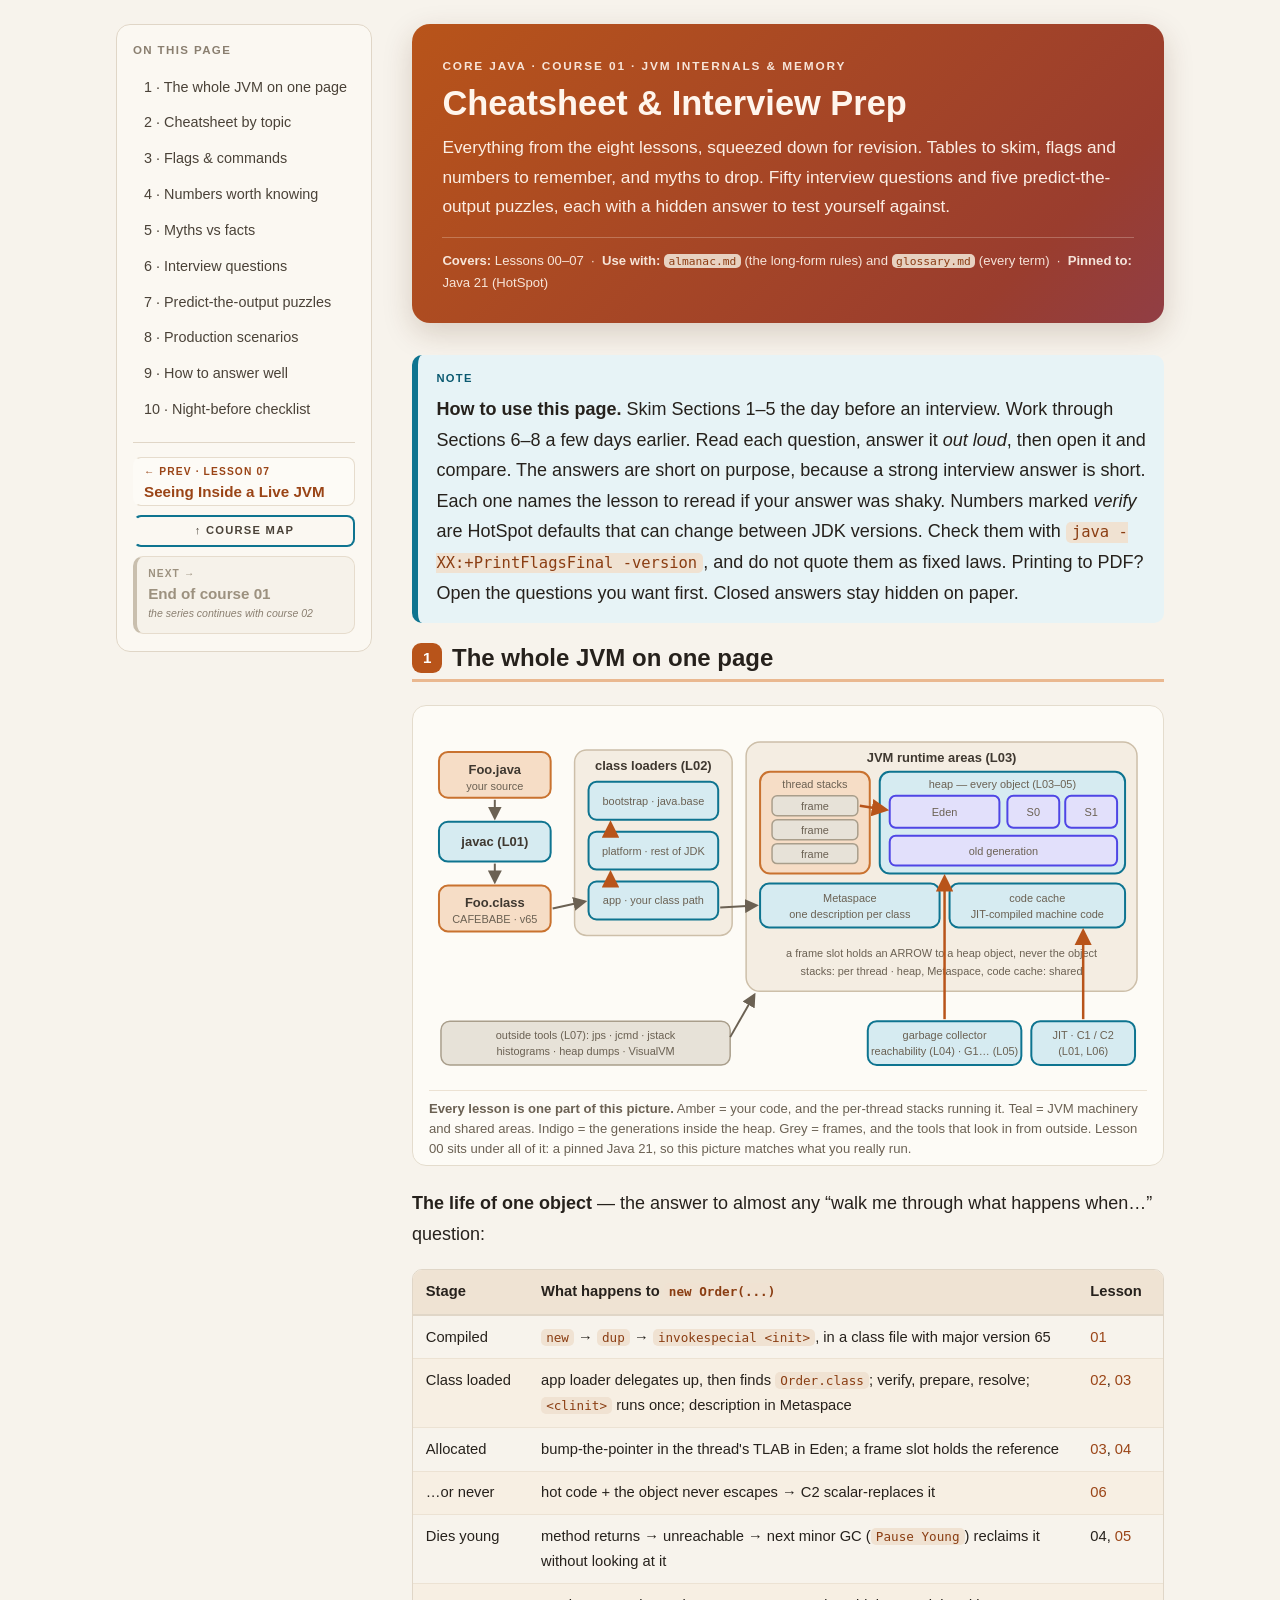
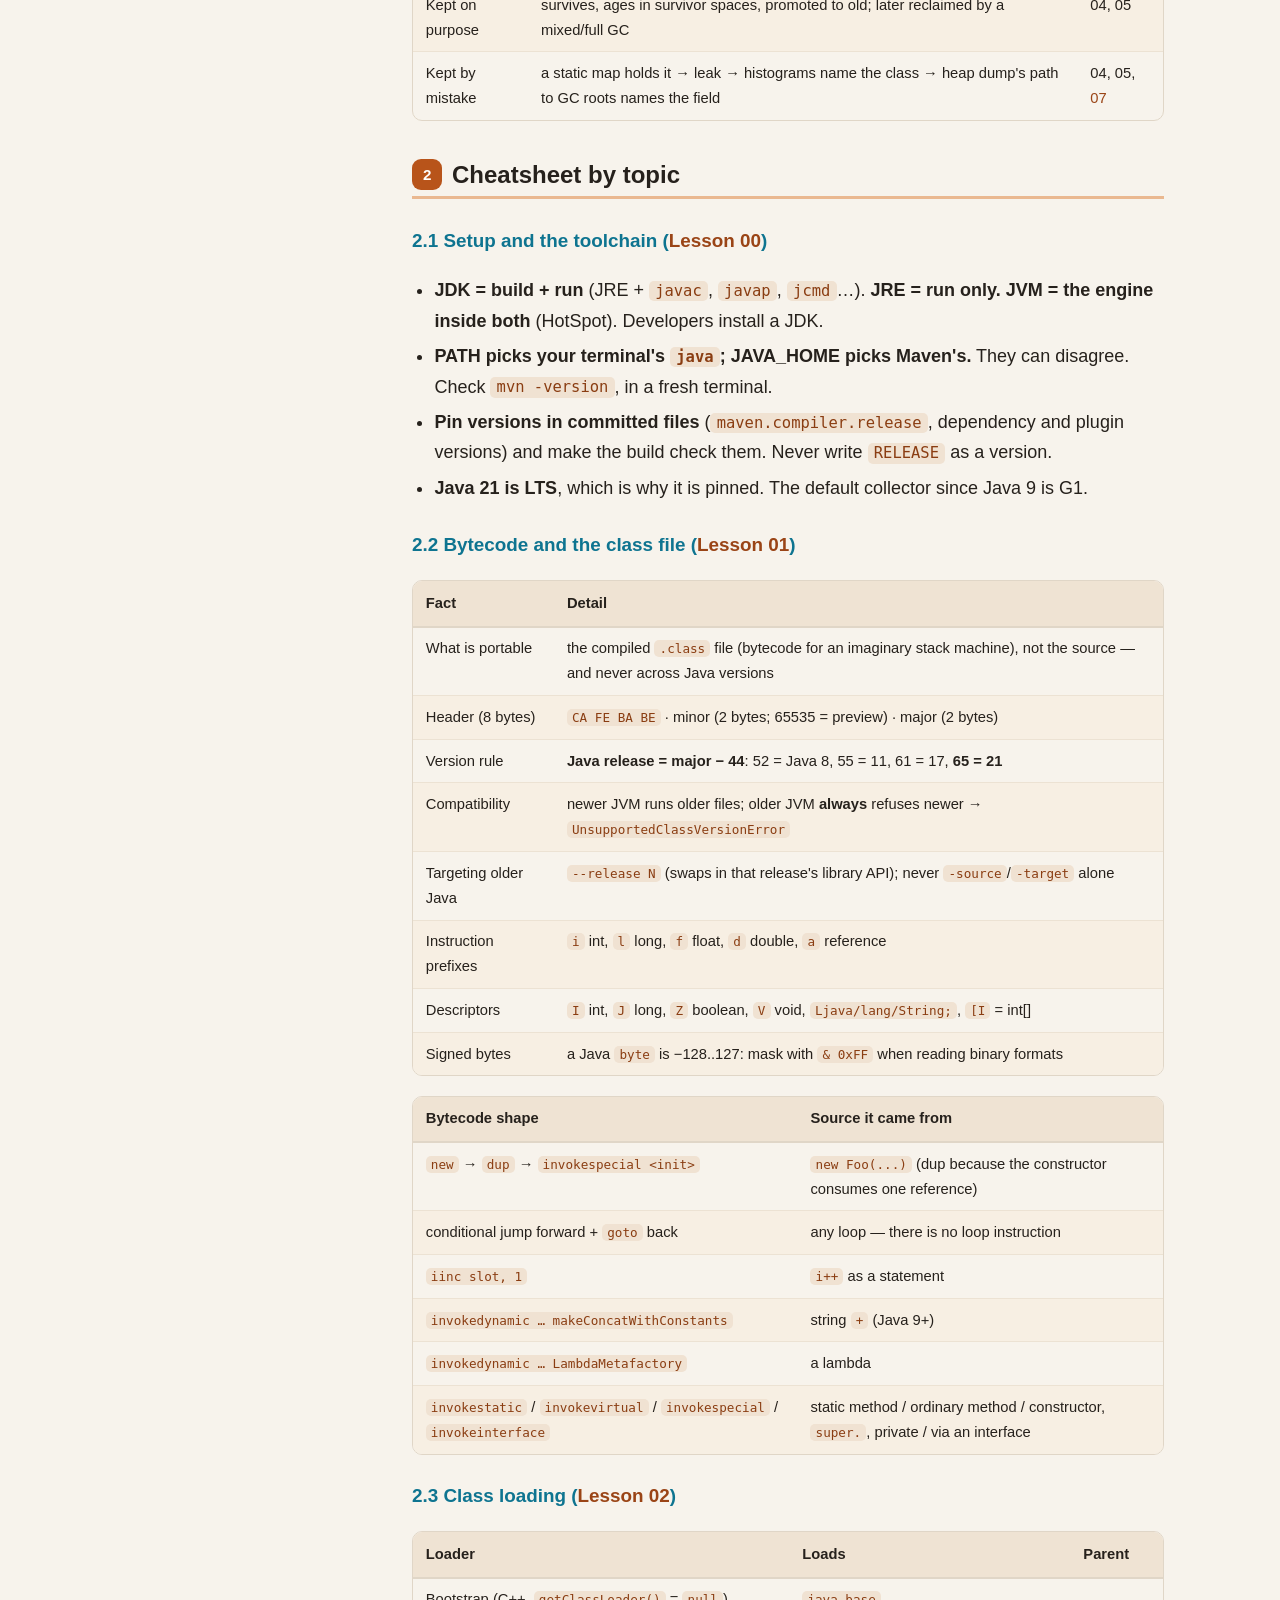
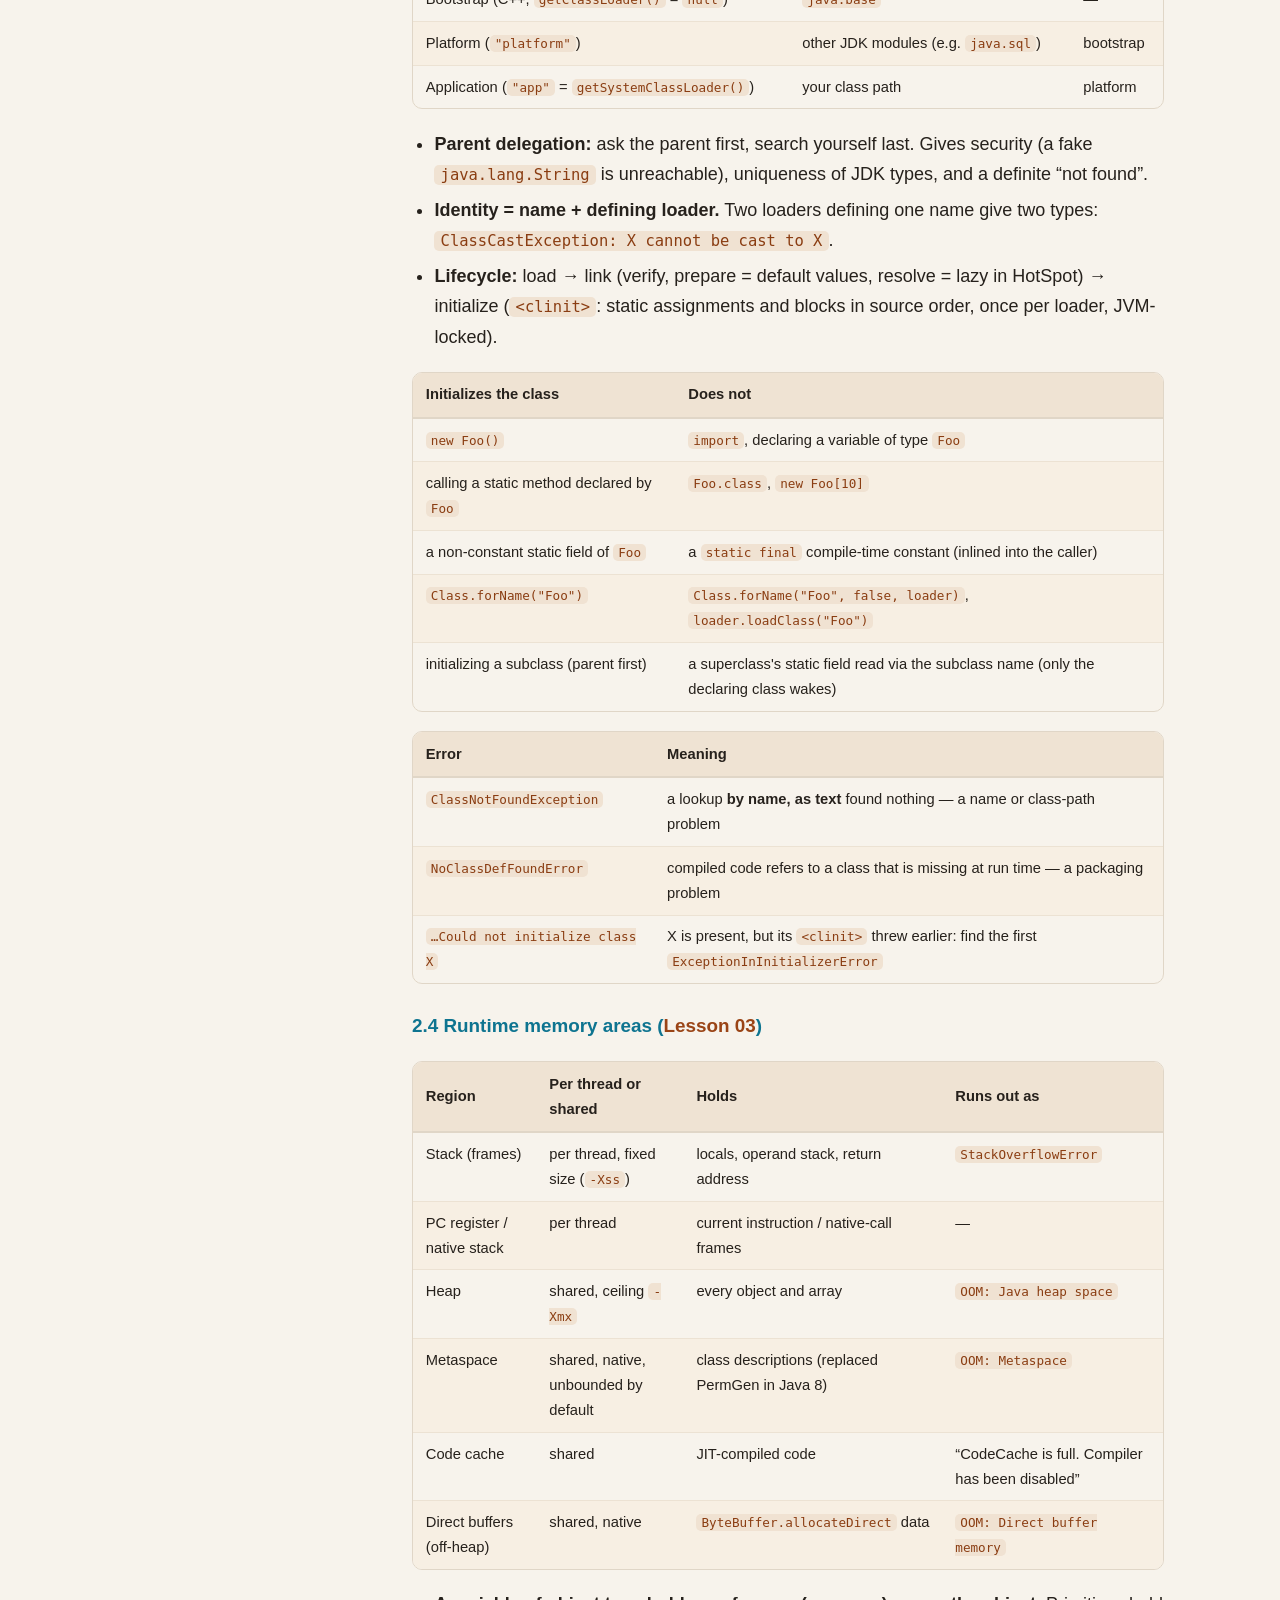
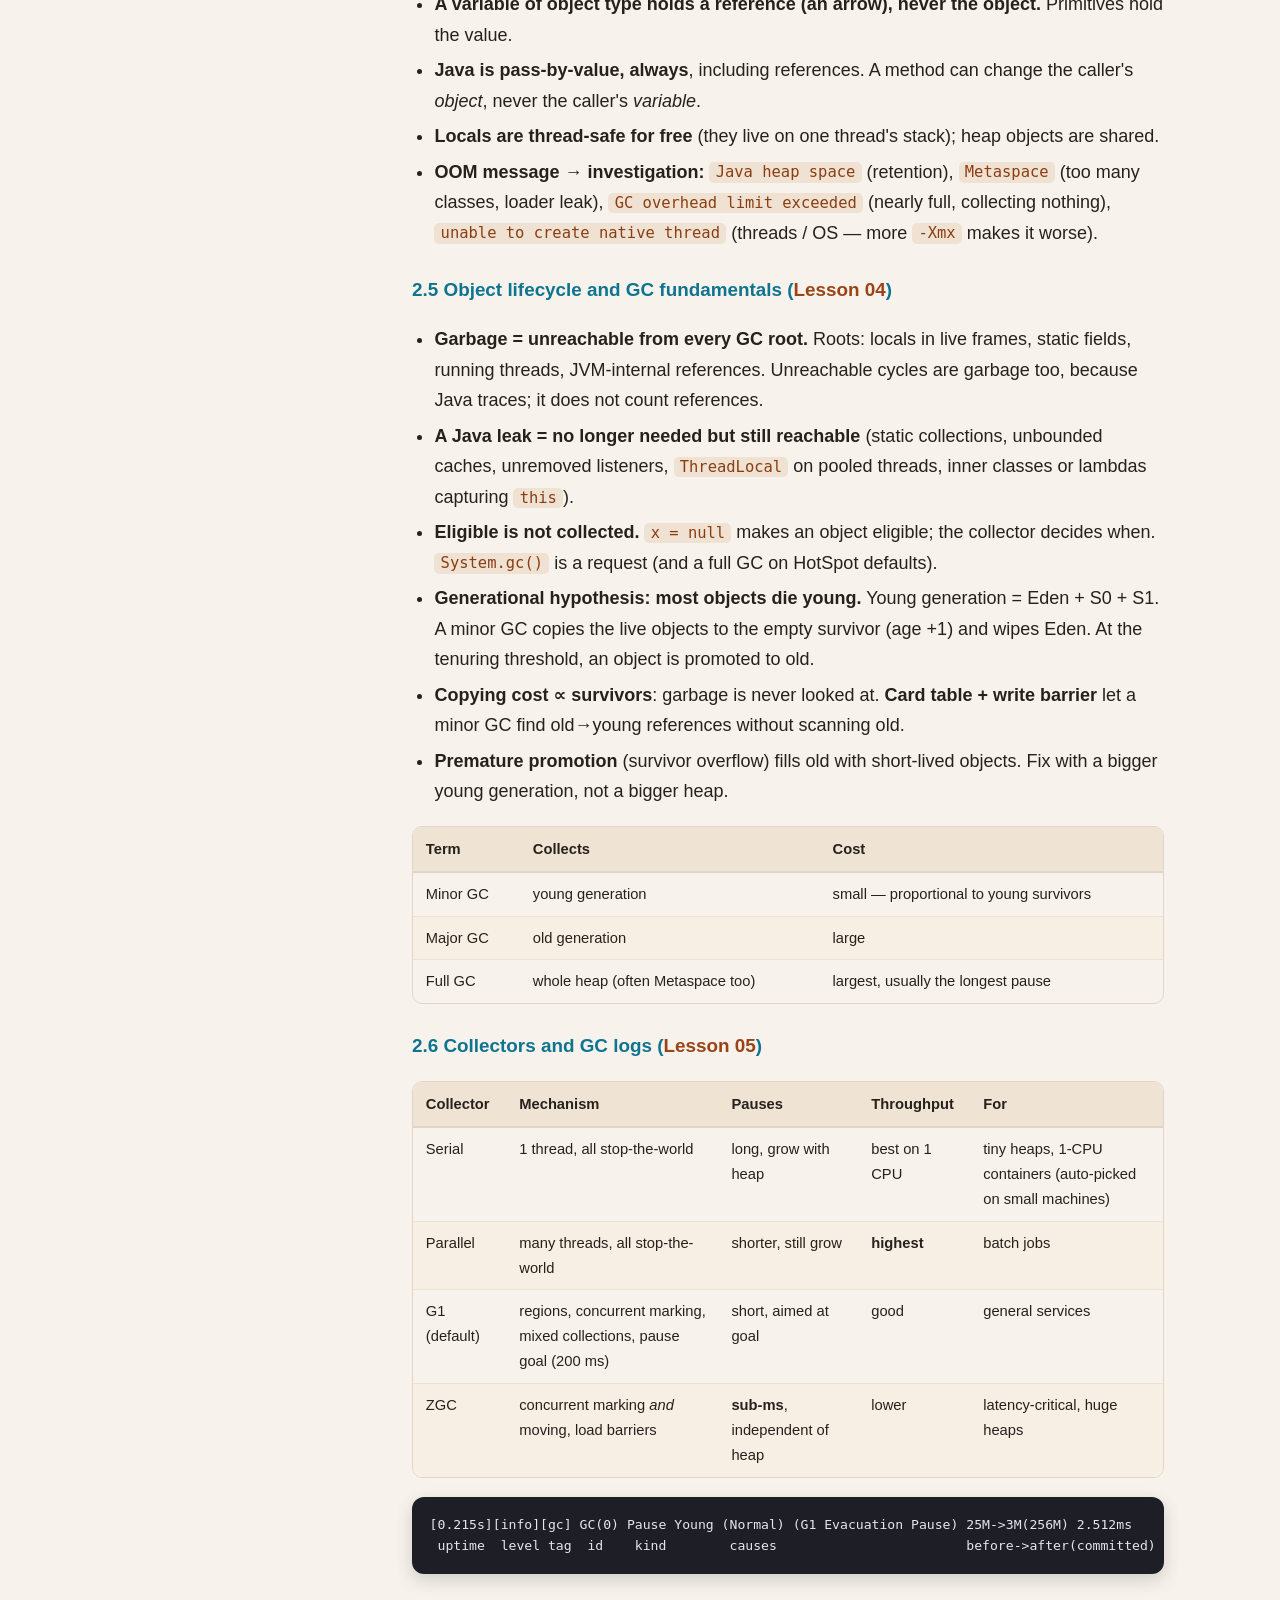
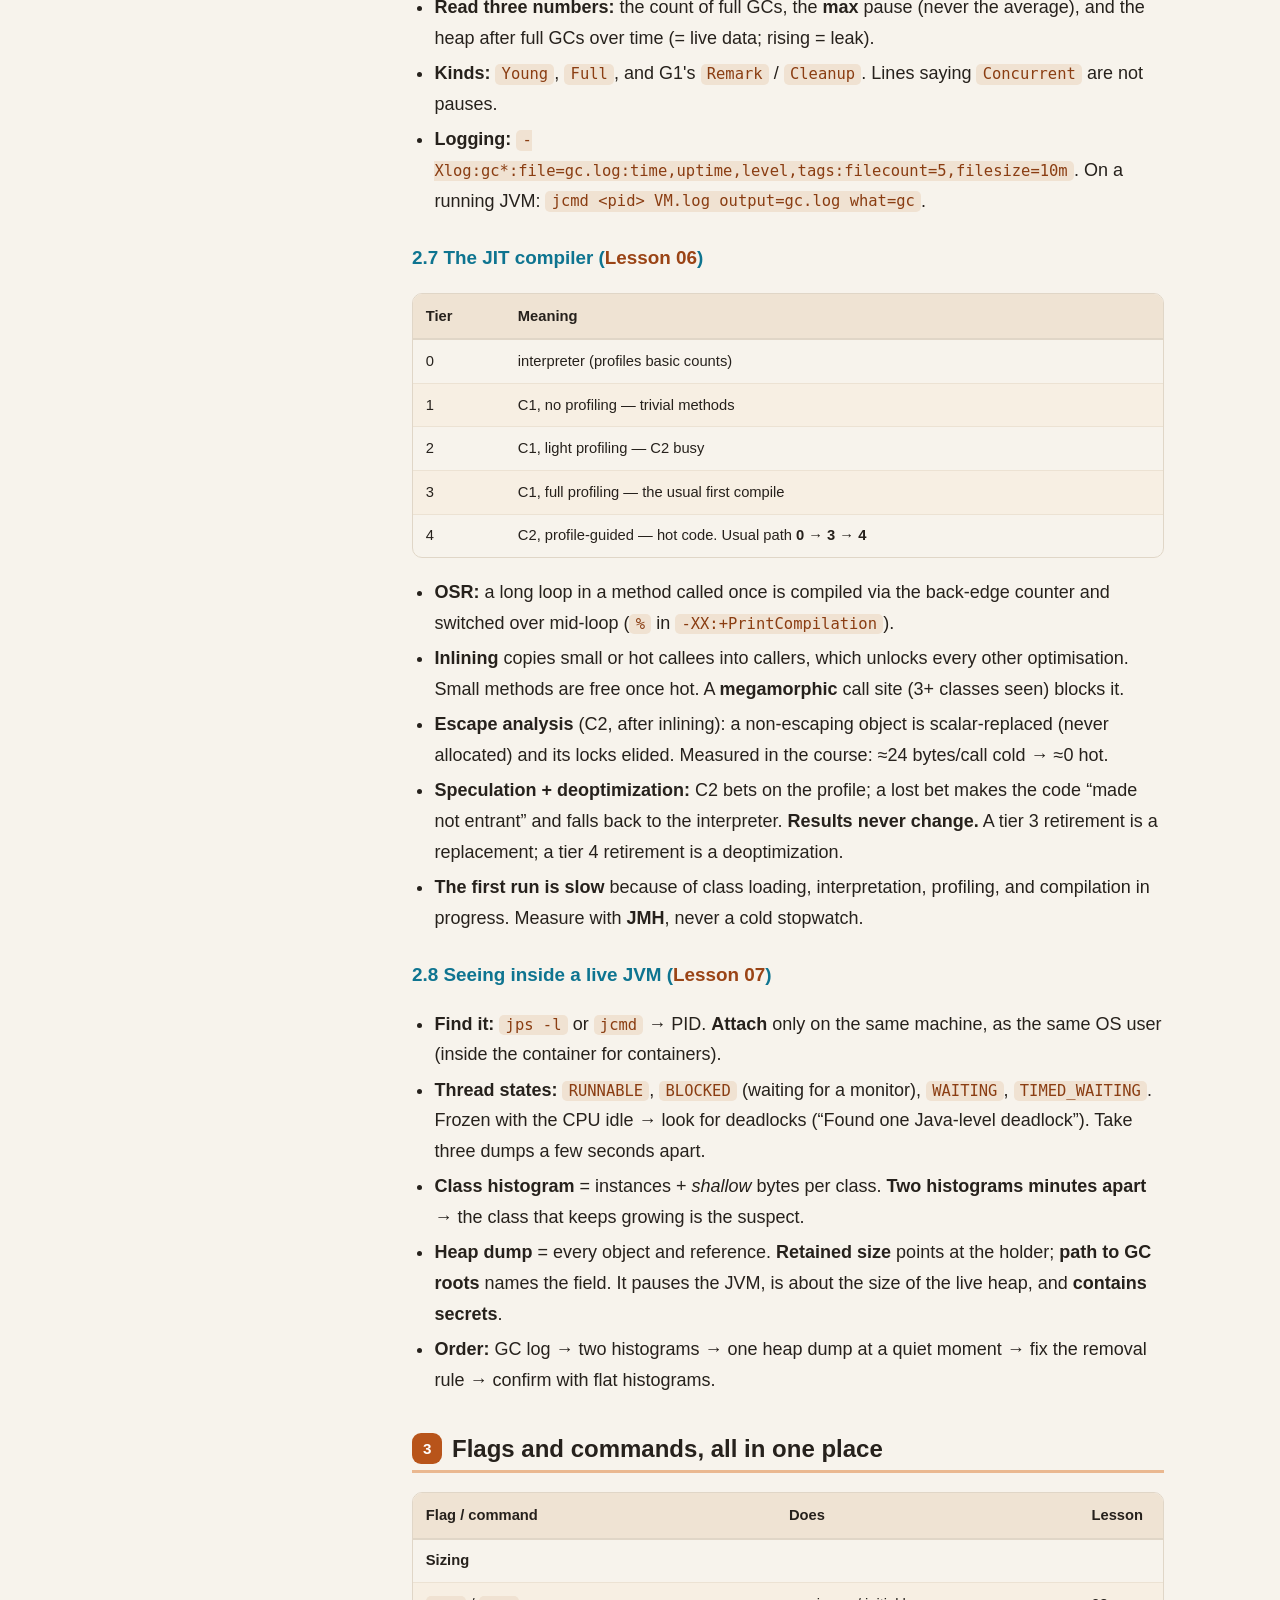
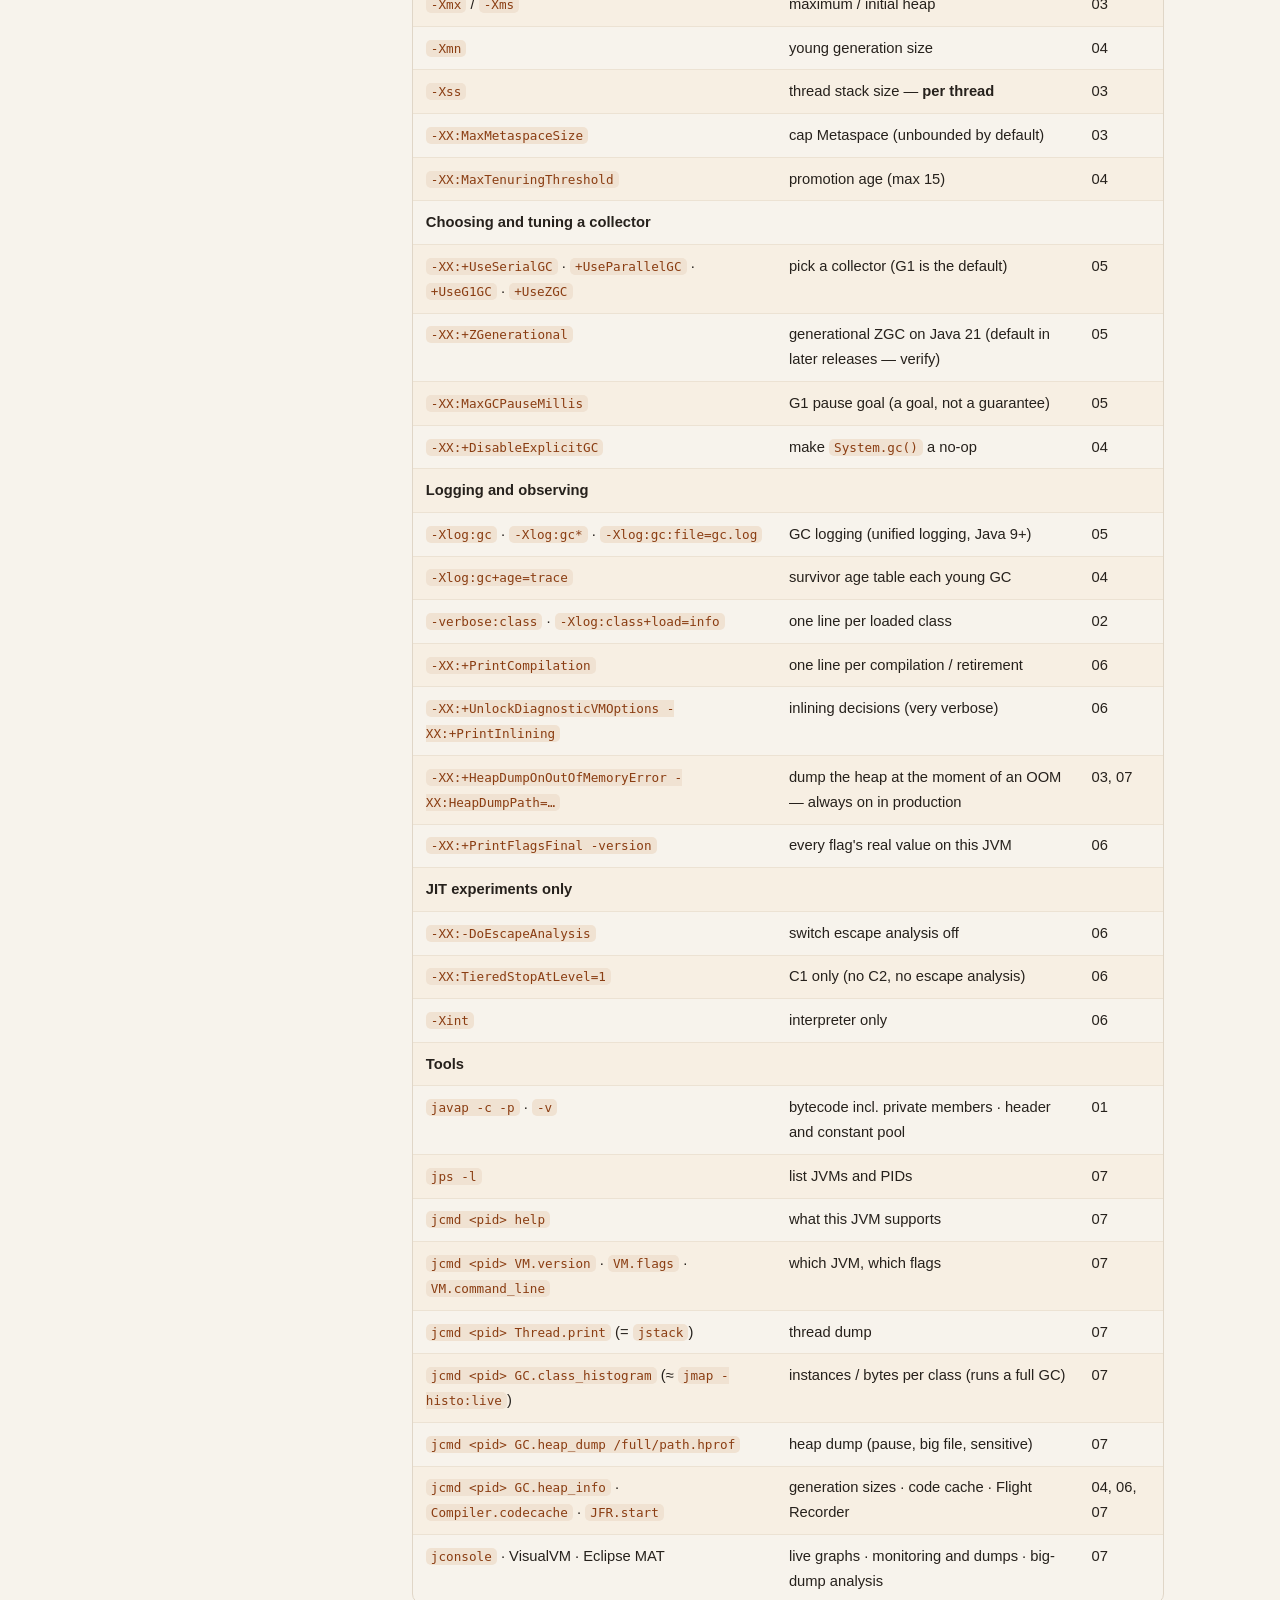
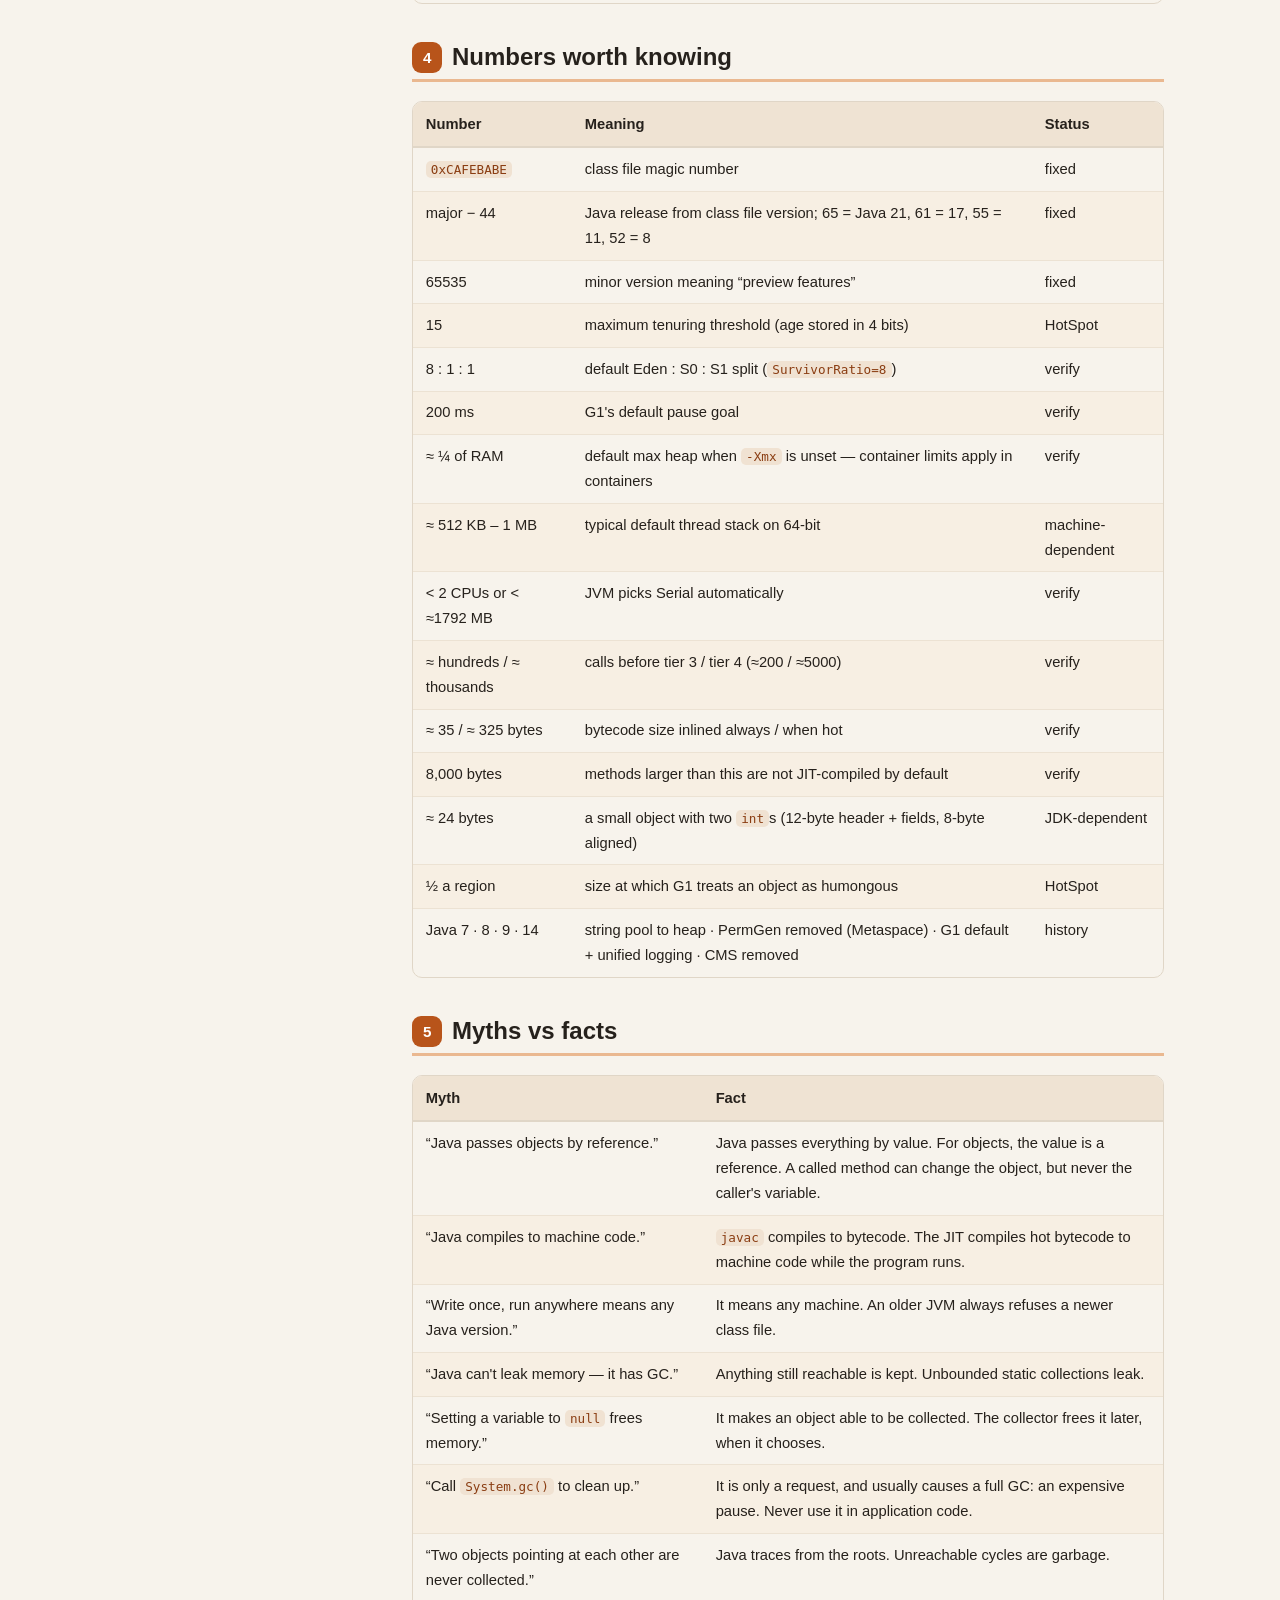
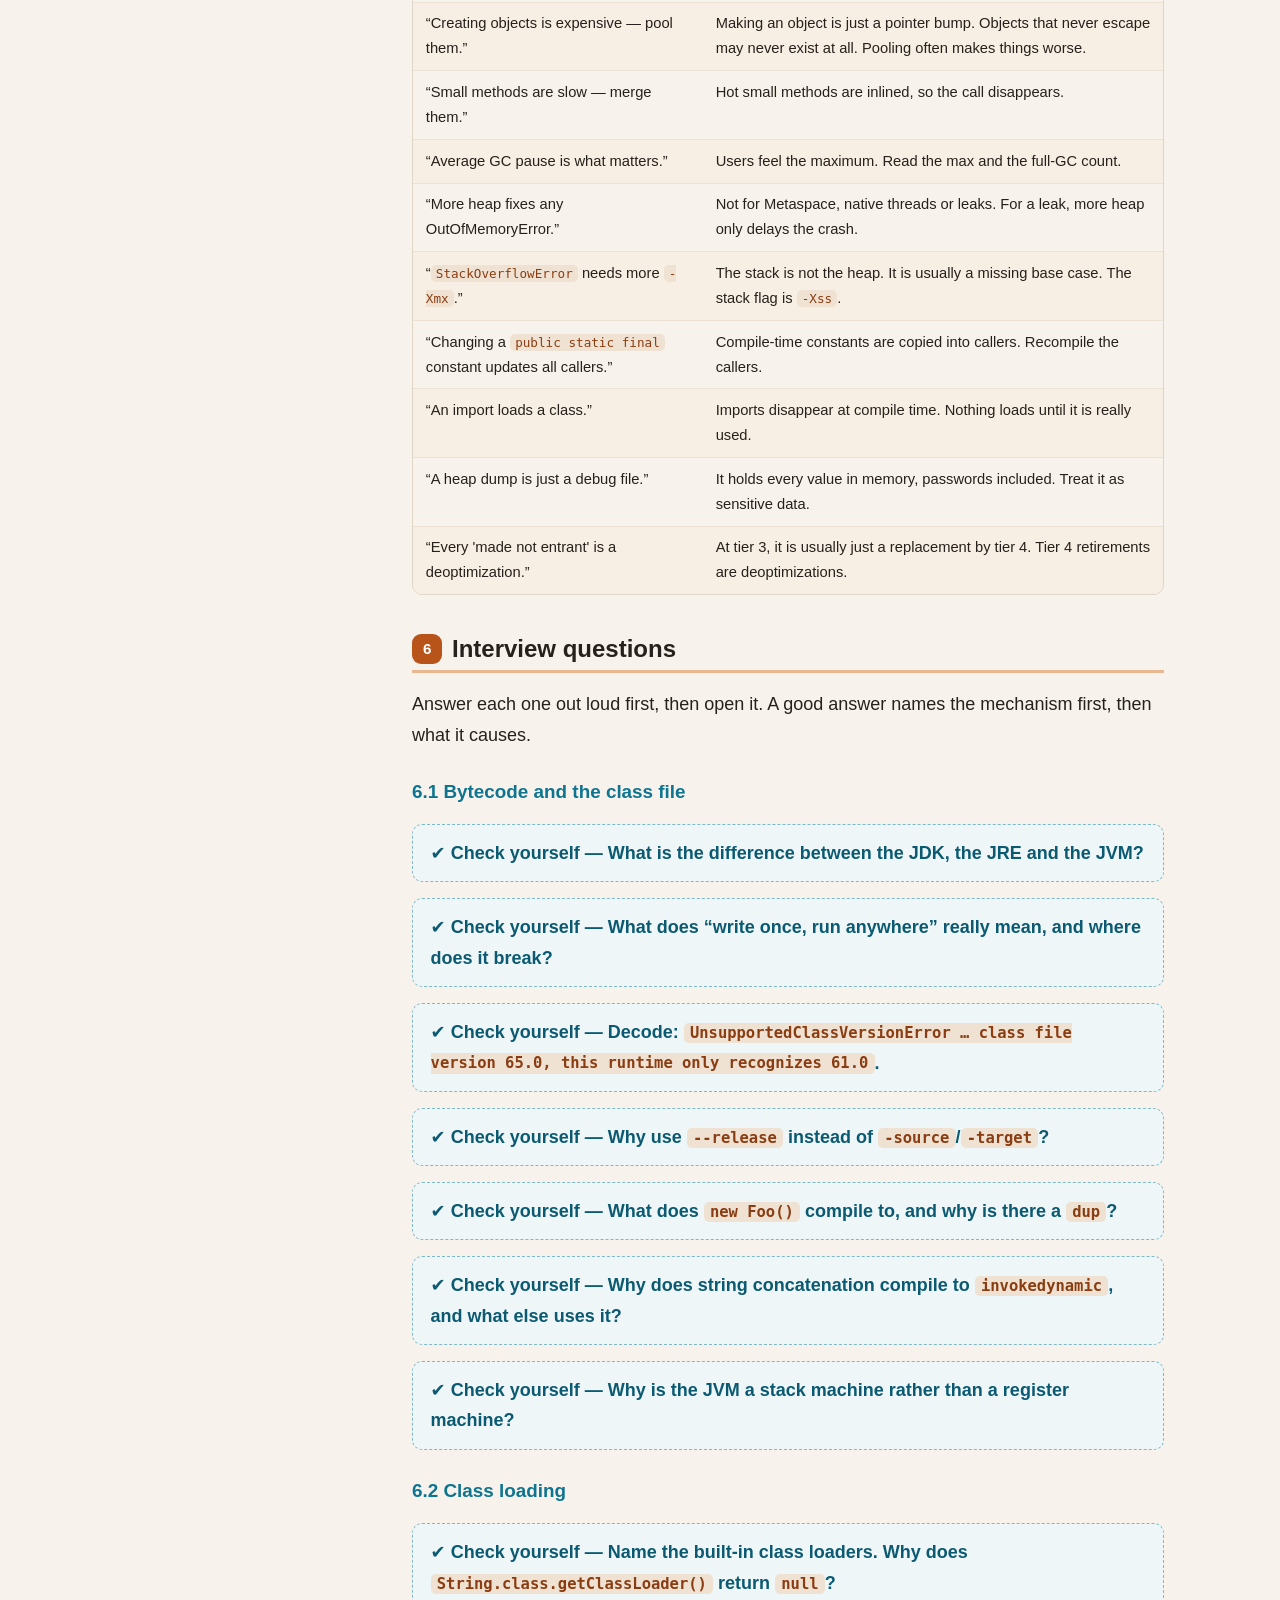
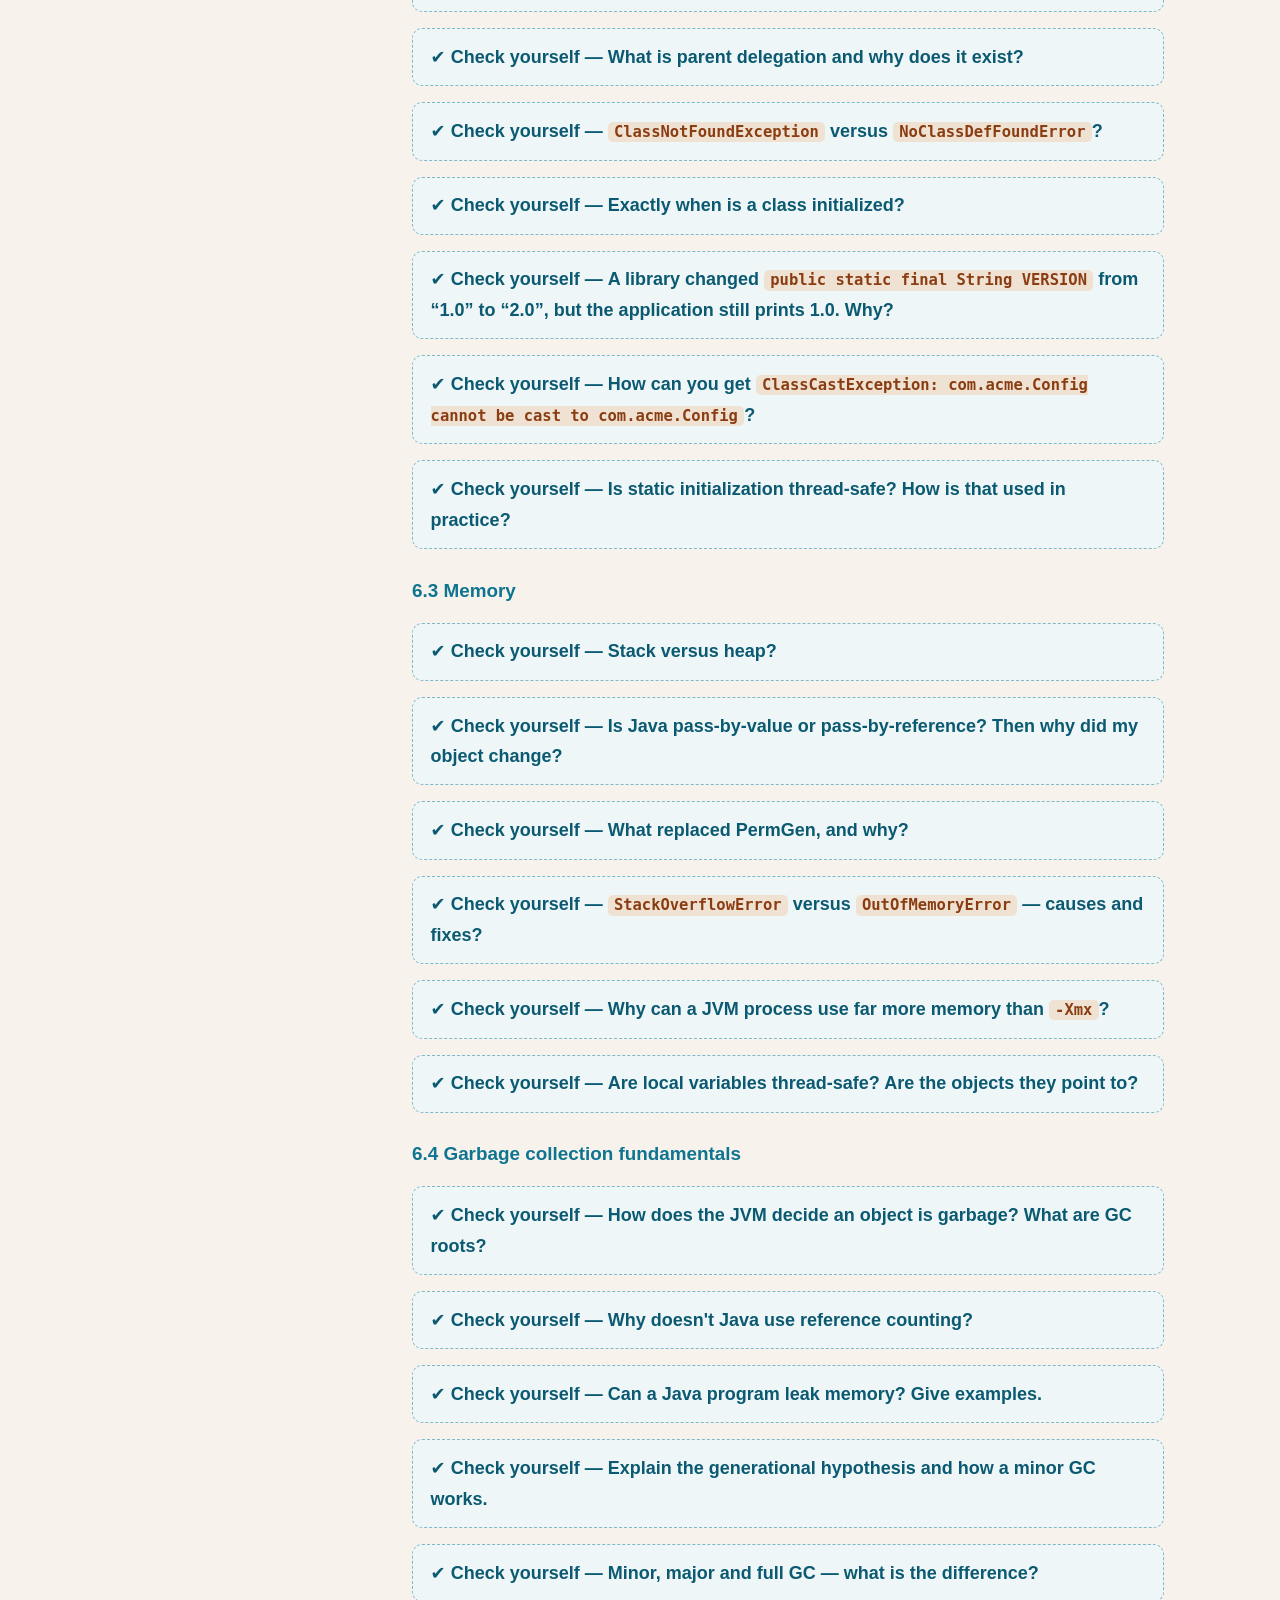
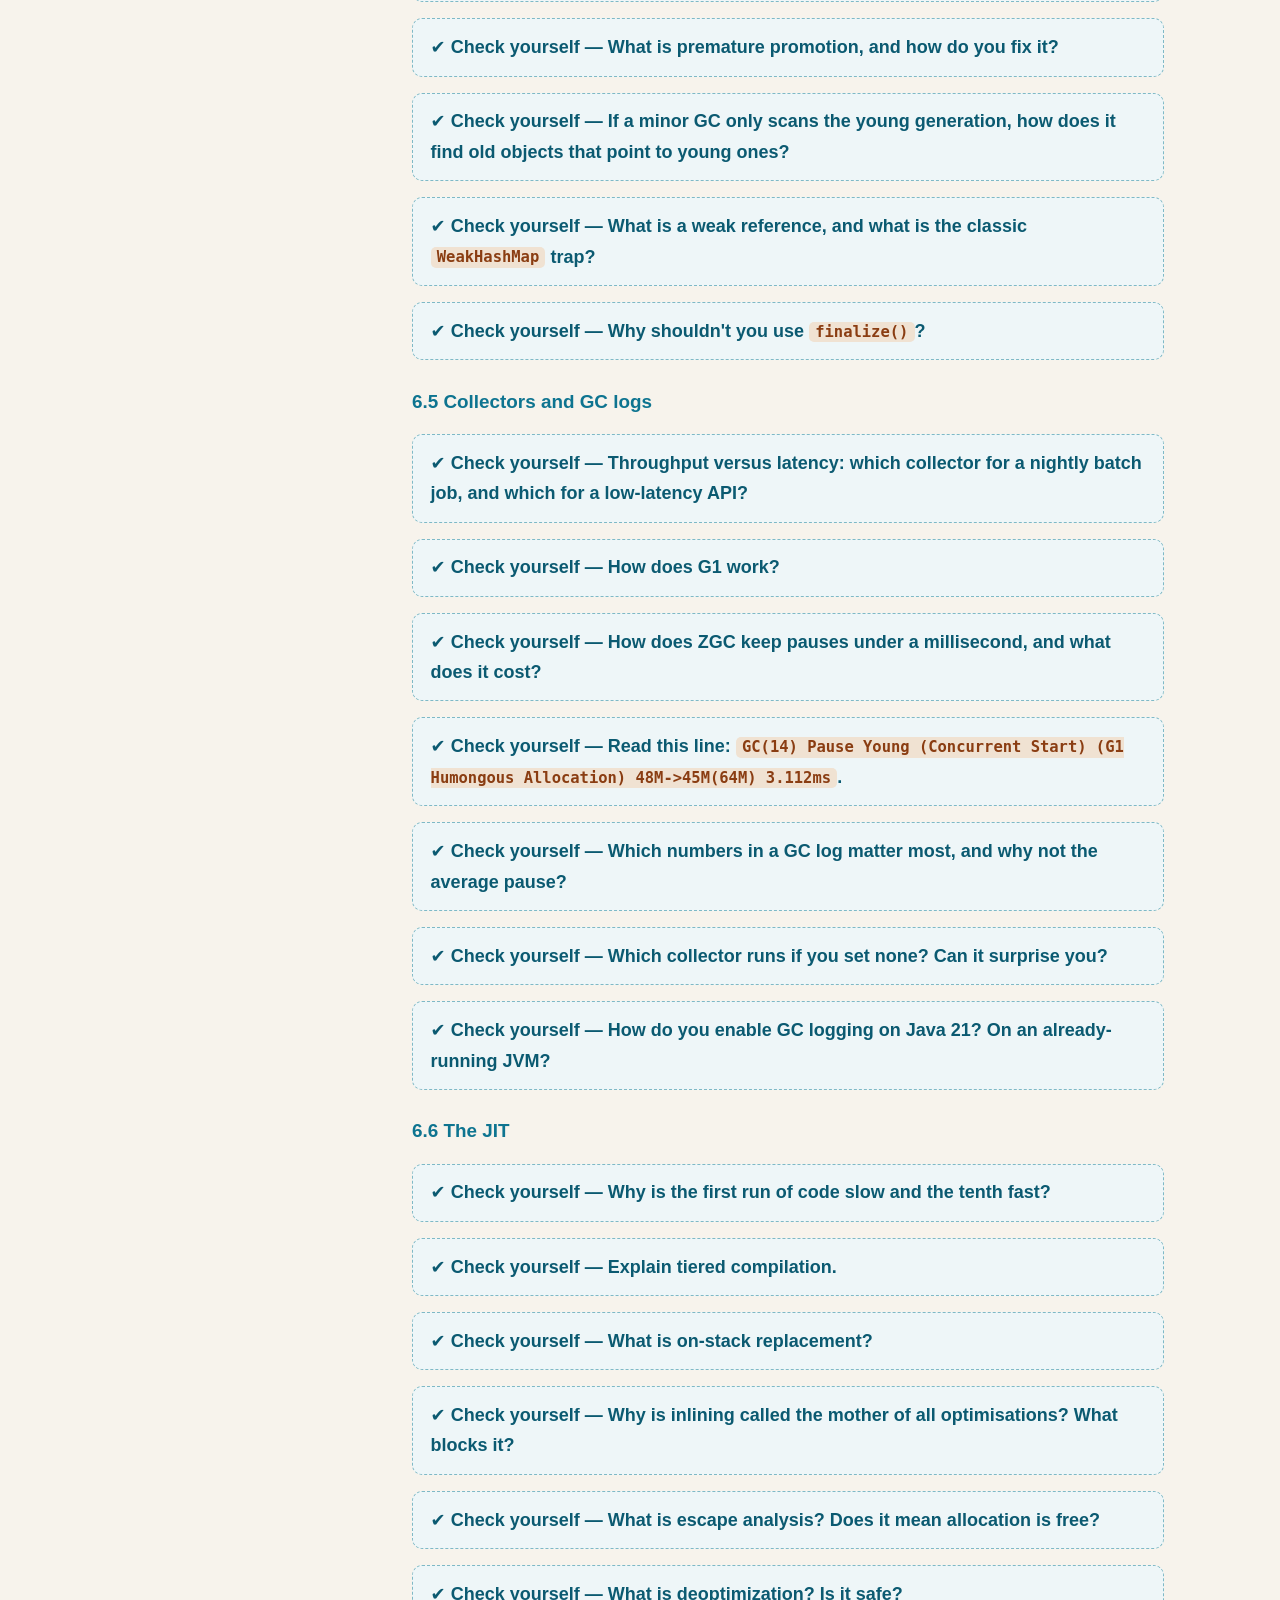
==== commit 241e58c9: "chore: simplify language and sentence structure across all lesson pages" ====
--- a/lessons/cheatsheet-and-interview-prep.html
+++ b/lessons/cheatsheet-and-interview-prep.html
@@ -44,7 +44,7 @@
     <header class="banner">
       <p class="kicker">Core Java · Course 01 · JVM Internals &amp; Memory</p>
       <h1>Cheatsheet &amp; Interview Prep</h1>
-      <p class="subtitle">Everything from the eight lessons, compressed for revision: tables to skim, flags and numbers to remember, myths to retire, fifty interview questions and five predict-the-output puzzles, each with a hidden answer to test yourself against.</p>
+      <p class="subtitle">Everything from the eight lessons, squeezed down for revision. Tables to skim, flags and numbers to remember, and myths to drop. Fifty interview questions and five predict-the-output puzzles, each with a hidden answer to test yourself against.</p>
       <p class="meta">
         <strong>Covers:</strong> Lessons 00–07 &nbsp;·&nbsp;
         <strong>Use with:</strong> <code>almanac.md</code> (the long-form rules) and <code>glossary.md</code> (every term) &nbsp;·&nbsp;
@@ -53,7 +53,7 @@
     </header>
 
     <div class="callout note">
-      <p><strong>How to use this page.</strong> Skim Sections 1–5 the day before an interview. Work through Sections 6–8 a few days earlier: read each question, answer it <em>out loud</em>, then open it and compare. The answers are deliberately short, because a strong interview answer is short. Each one names the lesson to reread if your answer was shaky. Figures marked <em>verify</em> are HotSpot defaults that can change between JDK versions, so check them with <code>java -XX:+PrintFlagsFinal -version</code> rather than quoting them as laws. Printing to PDF? Open the questions you want first; closed answers stay hidden on paper.</p>
+      <p><strong>How to use this page.</strong> Skim Sections 1–5 the day before an interview. Work through Sections 6–8 a few days earlier. Read each question, answer it <em>out loud</em>, then open it and compare. The answers are short on purpose, because a strong interview answer is short. Each one names the lesson to reread if your answer was shaky. Numbers marked <em>verify</em> are HotSpot defaults that can change between JDK versions. Check them with <code>java -XX:+PrintFlagsFinal -version</code>, and do not quote them as fixed laws. Printing to PDF? Open the questions you want first. Closed answers stay hidden on paper.</p>
     </div>
 
     <!-- ===================== SECTION 1 — ONE PAGE ===================== -->
@@ -148,7 +148,7 @@
           <text class="fig-small" x="656" y="334" text-anchor="middle">(L01, L06)</text>
           <path class="fig-arrow-accent" d="M656,298 L656,210" marker-end="url(#csaa)"/>
         </svg>
-        <figcaption><strong>Every lesson is one part of this picture.</strong> Amber = your code and the per-thread stacks running it; teal = JVM machinery and shared regions; indigo = the generations inside the heap; grey = frames, and the tools that look in from outside. Lesson 00 sits under all of it: a pinned Java 21, so the picture is the one you actually run.</figcaption>
+        <figcaption><strong>Every lesson is one part of this picture.</strong> Amber = your code, and the per-thread stacks running it. Teal = JVM machinery and shared areas. Indigo = the generations inside the heap. Grey = frames, and the tools that look in from outside. Lesson 00 sits under all of it: a pinned Java 21, so this picture matches what you really run.</figcaption>
       </figure>
 
       <p><strong>The life of one object</strong> — the answer to almost any &ldquo;walk me through what happens when…&rdquo; question:</p>
@@ -424,22 +424,22 @@
         <table>
           <thead><tr><th>Myth</th><th>Fact</th></tr></thead>
           <tbody>
-            <tr><td>&ldquo;Java passes objects by reference.&rdquo;</td><td>Java passes everything by value; for objects the value is a reference. A callee can change the object, never the caller's variable.</td></tr>
-            <tr><td>&ldquo;Java compiles to machine code.&rdquo;</td><td><code>javac</code> compiles to bytecode; the JIT compiles hot bytecode to machine code at run time.</td></tr>
+            <tr><td>&ldquo;Java passes objects by reference.&rdquo;</td><td>Java passes everything by value. For objects, the value is a reference. A called method can change the object, but never the caller's variable.</td></tr>
+            <tr><td>&ldquo;Java compiles to machine code.&rdquo;</td><td><code>javac</code> compiles to bytecode. The JIT compiles hot bytecode to machine code while the program runs.</td></tr>
             <tr><td>&ldquo;Write once, run anywhere means any Java version.&rdquo;</td><td>It means any machine. An older JVM always refuses a newer class file.</td></tr>
             <tr><td>&ldquo;Java can't leak memory — it has GC.&rdquo;</td><td>Anything still reachable is kept. Unbounded static collections leak.</td></tr>
-            <tr><td>&ldquo;Setting a variable to <code>null</code> frees memory.&rdquo;</td><td>It makes an object eligible; the collector reclaims it later, on its own schedule.</td></tr>
-            <tr><td>&ldquo;Call <code>System.gc()</code> to clean up.&rdquo;</td><td>A request, usually a full GC — an expensive pause. Never in application code.</td></tr>
-            <tr><td>&ldquo;Two objects pointing at each other are never collected.&rdquo;</td><td>Java traces from roots; unreachable cycles are garbage.</td></tr>
-            <tr><td>&ldquo;Creating objects is expensive — pool them.&rdquo;</td><td>Allocation is a pointer bump; non-escaping objects may never exist. Pooling often makes things worse.</td></tr>
-            <tr><td>&ldquo;Small methods are slow — merge them.&rdquo;</td><td>Hot small methods are inlined; the call disappears.</td></tr>
+            <tr><td>&ldquo;Setting a variable to <code>null</code> frees memory.&rdquo;</td><td>It makes an object able to be collected. The collector frees it later, when it chooses.</td></tr>
+            <tr><td>&ldquo;Call <code>System.gc()</code> to clean up.&rdquo;</td><td>It is only a request, and usually causes a full GC: an expensive pause. Never use it in application code.</td></tr>
+            <tr><td>&ldquo;Two objects pointing at each other are never collected.&rdquo;</td><td>Java traces from the roots. Unreachable cycles are garbage.</td></tr>
+            <tr><td>&ldquo;Creating objects is expensive — pool them.&rdquo;</td><td>Making an object is just a pointer bump. Objects that never escape may never exist at all. Pooling often makes things worse.</td></tr>
+            <tr><td>&ldquo;Small methods are slow — merge them.&rdquo;</td><td>Hot small methods are inlined, so the call disappears.</td></tr>
             <tr><td>&ldquo;Average GC pause is what matters.&rdquo;</td><td>Users feel the maximum. Read the max and the full-GC count.</td></tr>
-            <tr><td>&ldquo;More heap fixes any OutOfMemoryError.&rdquo;</td><td>Not for Metaspace, native threads or leaks — for a leak, more heap only delays the crash.</td></tr>
-            <tr><td>&ldquo;<code>StackOverflowError</code> needs more <code>-Xmx</code>.&rdquo;</td><td>The stack is not the heap. Usually a missing base case; the stack flag is <code>-Xss</code>.</td></tr>
-            <tr><td>&ldquo;Changing a <code>public static final</code> constant updates all callers.&rdquo;</td><td>Compile-time constants are inlined into callers; recompile them.</td></tr>
-            <tr><td>&ldquo;An import loads a class.&rdquo;</td><td>Imports vanish at compile time; nothing loads until first real use.</td></tr>
-            <tr><td>&ldquo;A heap dump is just a debug file.&rdquo;</td><td>It contains every value in memory, passwords included. Treat it as sensitive data.</td></tr>
-            <tr><td>&ldquo;Every 'made not entrant' is a deoptimization.&rdquo;</td><td>At tier 3 it is usually replacement by tier 4; tier 4 retirements are deoptimizations.</td></tr>
+            <tr><td>&ldquo;More heap fixes any OutOfMemoryError.&rdquo;</td><td>Not for Metaspace, native threads or leaks. For a leak, more heap only delays the crash.</td></tr>
+            <tr><td>&ldquo;<code>StackOverflowError</code> needs more <code>-Xmx</code>.&rdquo;</td><td>The stack is not the heap. It is usually a missing base case. The stack flag is <code>-Xss</code>.</td></tr>
+            <tr><td>&ldquo;Changing a <code>public static final</code> constant updates all callers.&rdquo;</td><td>Compile-time constants are copied into callers. Recompile the callers.</td></tr>
+            <tr><td>&ldquo;An import loads a class.&rdquo;</td><td>Imports disappear at compile time. Nothing loads until it is really used.</td></tr>
+            <tr><td>&ldquo;A heap dump is just a debug file.&rdquo;</td><td>It holds every value in memory, passwords included. Treat it as sensitive data.</td></tr>
+            <tr><td>&ldquo;Every 'made not entrant' is a deoptimization.&rdquo;</td><td>At tier 3, it is usually just a replacement by tier 4. Tier 4 retirements are deoptimizations.</td></tr>
           </tbody>
         </table>
       </div>
@@ -449,270 +449,302 @@
     <section id="s6">
       <h2><span class="sec-num">6</span> Interview questions</h2>
 
-      <p>Answer each one out loud first, then open it. A good answer names the mechanism, then the consequence.</p>
+      <p>Answer each one out loud first, then open it. A good answer names the mechanism first, then what it causes.</p>
 
       <h3>6.1 Bytecode and the class file</h3>
 
       <details class="check">
         <summary>What is the difference between the JDK, the JRE and the JVM?</summary>
-        <div class="answer-body">The JVM is the engine that runs bytecode and manages memory. The JRE is the JVM plus the standard library — enough to run programs. The JDK is the JRE plus developer tools such as <code>javac</code>, <code>javap</code> and <code>jcmd</code>. Developers install a JDK; modern Java no longer ships a separate JRE. <em>(L00)</em></div>
+        <div class="answer-body">The JVM is the engine that runs bytecode and manages memory. The JRE is the JVM plus the standard library. That is enough to run programs. The JDK is the JRE plus developer tools such as <code>javac</code>, <code>javap</code> and <code>jcmd</code>. Developers install a JDK. Modern Java no longer offers a separate JRE. <em>(L00)</em></div>
       </details>
 
       <details class="check">
         <summary>What does &ldquo;write once, run anywhere&rdquo; really mean, and where does it break?</summary>
-        <div class="answer-body">The compiled class file — bytecode for an imaginary machine — runs unchanged on any machine with a JVM. It breaks across Java versions (an older JVM refuses newer class files), and around the edges: native libraries, hard-coded file paths, platform encodings, and timing-dependent concurrency bugs. <em>(L01)</em></div>
+        <div class="answer-body">The compiled class file (bytecode for an imaginary machine) runs unchanged on any machine with a JVM. It breaks across Java versions, because an older JVM refuses newer class files. It also breaks at the edges: native libraries, hard-coded file paths, platform text encodings, and concurrency bugs that depend on timing. <em>(L01)</em></div>
       </details>
 
       <details class="check">
         <summary>Decode: <code>UnsupportedClassVersionError … class file version 65.0, this runtime only recognizes 61.0</code>.</summary>
-        <div class="answer-body">Subtract 44: the file was compiled for Java 21, the JVM running it is Java 17. Older JVMs always refuse newer files. The usual fix is to run on Java 21 or later; the alternative is to build with <code>--release 17</code> and actually test on 17. You can check a jar without running it: <code>javap -v</code> and read <code>major version</code>. <em>(L01)</em></div>
+        <div class="answer-body">Subtract 44. The file was compiled for Java 21. The JVM running it is Java 17. Older JVMs always refuse newer files. The usual fix is to run on Java 21 or later. The other choice is to build with <code>--release 17</code> and really test on 17. You can check a jar without running it: use <code>javap -v</code> and read <code>major version</code>. <em>(L01)</em></div>
       </details>
 
       <details class="check">
         <summary>Why use <code>--release</code> instead of <code>-source</code>/<code>-target</code>?</summary>
-        <div class="answer-body"><code>-source</code>/<code>-target</code> set the language level and class file version but still compile against the <em>current</em> JDK's library, so code can call a method that does not exist on the target release and fail at run time with <code>NoSuchMethodError</code>. <code>--release</code> also swaps in that release's API definitions, so the compiler catches it. <em>(L01)</em></div>
+        <div class="answer-body"><code>-source</code>/<code>-target</code> set the language level and the class file version. But they still compile against the <em>current</em> JDK's library. So your code can call a method that does not exist on the target release. It then fails while running, with <code>NoSuchMethodError</code>. <code>--release</code> also uses that release's library, so the compiler catches the mistake. <em>(L01)</em></div>
       </details>
 
       <details class="check">
         <summary>What does <code>new Foo()</code> compile to, and why is there a <code>dup</code>?</summary>
-        <div class="answer-body"><code>new</code> allocates a blank object and pushes a reference; <code>dup</code> copies the reference; <code>invokespecial Foo.&lt;init&gt;</code> runs the constructor, consuming one copy. The <code>dup</code> leaves a reference on the operand stack to assign or return, because the constructor call consumes the original. <em>(L01)</em></div>
+        <div class="answer-body"><code>new</code> makes a blank object and pushes a reference to it. <code>dup</code> copies the reference. <code>invokespecial Foo.&lt;init&gt;</code> runs the constructor, which uses up one copy. The <code>dup</code> is needed because the constructor call uses up the original. The copy stays on the operand stack, ready to assign or return. <em>(L01)</em></div>
       </details>
 
       <details class="check">
         <summary>Why does string concatenation compile to <code>invokedynamic</code>, and what else uses it?</summary>
-        <div class="answer-body">Since Java 9, <code>javac</code> emits one <code>invokedynamic</code> that asks a JDK helper (<code>makeConcatWithConstants</code>) to build an optimised routine the first time the line runs. The JDK can then improve concatenation without anyone recompiling. Lambdas use the same mechanism via <code>LambdaMetafactory</code>. <em>(L01)</em></div>
+        <div class="answer-body">Since Java 9, <code>javac</code> writes one <code>invokedynamic</code>. The first time the line runs, it asks a JDK helper (<code>makeConcatWithConstants</code>) to build a fast routine. That way the JDK can improve string joining without anyone recompiling. Lambdas use the same mechanism, through <code>LambdaMetafactory</code>. <em>(L01)</em></div>
       </details>
 
       <details class="check">
         <summary>Why is the JVM a stack machine rather than a register machine?</summary>
-        <div class="answer-body">Stack instructions need no register operands (<code>iadd</code> takes its inputs from the top of the operand stack), so bytecode is compact and makes no assumptions about how many registers the real chip has. Mapping the stack onto real registers is the JIT's job. <em>(L01)</em></div>
+        <div class="answer-body">Stack instructions do not need to name registers. For example, <code>iadd</code> takes its inputs from the top of the operand stack. So bytecode is compact, and it does not assume anything about how many registers the real chip has. Mapping the stack onto real registers is the JIT's job. <em>(L01)</em></div>
       </details>
 
       <h3>6.2 Class loading</h3>
 
       <details class="check">
         <summary>Name the built-in class loaders. Why does <code>String.class.getClassLoader()</code> return <code>null</code>?</summary>
-        <div class="answer-body">Bootstrap (loads <code>java.base</code>), platform (the rest of the JDK) and application (your class path), in a parent chain. The bootstrap loader is implemented inside the JVM and has no Java object, so <code>null</code> is how it is represented — not an error. Calling a method on that result is a guaranteed <code>NullPointerException</code>. <em>(L02)</em></div>
+        <div class="answer-body">Bootstrap (loads <code>java.base</code>), platform (the rest of the JDK) and application (your class path). They form a parent chain. The bootstrap loader is built inside the JVM and has no Java object. So <code>null</code> is how it is shown. It is not an error. Calling a method on that result always throws a <code>NullPointerException</code>. <em>(L02)</em></div>
       </details>
 
       <details class="check">
         <summary>What is parent delegation and why does it exist?</summary>
-        <div class="answer-body">A loader asks its parent before searching its own sources, so classes are found as high in the chain as possible. Three benefits follow. Core classes cannot be replaced: a fake <code>java.lang.String</code> on your class path is never reached. Each JDK class exists exactly once, so there is one <code>String</code> type. And &ldquo;not found&rdquo; means genuinely nowhere. It is a convention in <code>loadClass</code>; servlet containers and plugin systems deliberately invert it. <em>(L02)</em></div>
+        <div class="answer-body">A loader asks its parent before searching its own places. So classes are found as high up the chain as possible. This gives three benefits:
+          <ul>
+            <li>Core classes cannot be replaced. A fake <code>java.lang.String</code> on your class path is never reached.</li>
+            <li>Each JDK class exists exactly once, so there is only one <code>String</code> type.</li>
+            <li>&ldquo;Not found&rdquo; really means nowhere.</li>
+          </ul>
+          It is a habit written in <code>loadClass</code>, not a law. Servlet containers and plugin systems turn it around on purpose. <em>(L02)</em></div>
       </details>
 
       <details class="check">
         <summary><code>ClassNotFoundException</code> versus <code>NoClassDefFoundError</code>?</summary>
-        <div class="answer-body"><code>ClassNotFoundException</code> (checked) comes from a lookup by name as text — <code>Class.forName</code>, a framework reading config — that found nothing: a name or class-path problem. <code>NoClassDefFoundError</code> (an Error) means compiled code refers to a class that is missing at run time: a packaging problem. <code>NoClassDefFoundError: Could not initialize class X</code> is different again: X is present, but its static initializer failed earlier. <em>(L02)</em></div>
+        <div class="answer-body"><code>ClassNotFoundException</code> (a checked exception) comes from a lookup by name, as text, that found nothing. Examples are <code>Class.forName</code> or a framework reading config. It is a name or class-path problem. <code>NoClassDefFoundError</code> (an Error) means compiled code points to a class that is missing at run time. It is a packaging problem. <code>NoClassDefFoundError: Could not initialize class X</code> is different again. X is present, but its static initializer failed earlier. <em>(L02)</em></div>
       </details>
 
       <details class="check">
         <summary>Exactly when is a class initialized?</summary>
-        <div class="answer-body">On first <code>new</code>, first call of a static method it declares, first use of a non-constant static field it declares, <code>Class.forName(name)</code>, when a subclass is initialized (parent first), or when it is the main class. Not by an import, <code>Foo.class</code>, <code>new Foo[n]</code>, reading a compile-time constant, <code>loadClass</code>, or reading a superclass's static field through a subclass name. <em>(L02)</em></div>
+        <div class="answer-body">It is initialized on the first of these: <code>new</code>; a call to a static method it declares; use of a static field it declares that is not a constant; <code>Class.forName(name)</code>; a subclass being initialized (the parent goes first); or being the main class. It is <em>not</em> initialized by: an import, <code>Foo.class</code>, <code>new Foo[n]</code>, reading a compile-time constant, <code>loadClass</code>, or reading a superclass's static field through a subclass name. <em>(L02)</em></div>
       </details>
 
       <details class="check">
         <summary>A library changed <code>public static final String VERSION</code> from &ldquo;1.0&rdquo; to &ldquo;2.0&rdquo;, but the application still prints 1.0. Why?</summary>
-        <div class="answer-body">A <code>static final</code> primitive or <code>String</code> assigned a constant expression is a compile-time constant. <code>javac</code> copies its value into every caller's class file. The application holds its own copy and never reads the library's field. Recompile the callers — and in a public API, expose changeable values through a method. <em>(L02)</em></div>
+        <div class="answer-body">A <code>static final</code> primitive or <code>String</code> set to a constant expression is a compile-time constant. <code>javac</code> copies its value into every caller's class file. The application holds its own copy and never reads the library's field. Recompile the callers. In a public API, offer values that may change through a method. <em>(L02)</em></div>
       </details>
 
       <details class="check">
         <summary>How can you get <code>ClassCastException: com.acme.Config cannot be cast to com.acme.Config</code>?</summary>
-        <div class="answer-body">A class's runtime identity is its name <em>plus</em> its defining loader. Two loaders — say the application loader and a plugin loader — each defined their own <code>Config</code>, giving two incompatible types. The message lists both loaders. Usually a shared jar is present in two places; fix it so only one loader can define the class. <em>(L02)</em></div>
+        <div class="answer-body">A class is known by its name <em>plus</em> the loader that defined it. Two loaders, say the application loader and a plugin loader, each defined their own <code>Config</code>. That gives two types that do not fit together. The message lists both loaders. Usually a shared jar is in two places. Fix it so only one loader can define the class. <em>(L02)</em></div>
       </details>
 
       <details class="check">
         <summary>Is static initialization thread-safe? How is that used in practice?</summary>
-        <div class="answer-body">Yes. The JVM runs <code>&lt;clinit&gt;</code> exactly once per loader, under its own lock, and other threads block until it finishes. The initialization-on-demand holder idiom exploits this: a private nested <code>Holder</code> class holds a static instance, which is created lazily and thread-safely on first access with no <code>synchronized</code>. The flip side: if <code>&lt;clinit&gt;</code> throws, the class is unusable for the rest of the run. <em>(L02)</em></div>
+        <div class="answer-body">Yes. The JVM runs <code>&lt;clinit&gt;</code> exactly once per loader, under its own lock. Other threads wait until it finishes. The initialization-on-demand holder idiom uses this. A private nested <code>Holder</code> class holds a static instance. The instance is made only on first use, safely, with no <code>synchronized</code>. The downside: if <code>&lt;clinit&gt;</code> throws, the class cannot be used for the rest of the run. <em>(L02)</em></div>
       </details>
 
       <h3>6.3 Memory</h3>
 
       <details class="check">
         <summary>Stack versus heap?</summary>
-        <div class="answer-body">Each thread has its own fixed-size stack of frames, holding the locals, operand stack and return address of each in-progress call. It is reclaimed instantly when a method returns. The heap is shared by all threads and holds every object. It is reclaimed by the garbage collector, based on reachability. A local of object type sits on the stack and holds a reference to a heap object. <em>(L03)</em></div>
+        <div class="answer-body">Each thread has its own fixed-size stack of frames. Each frame holds the local variables, operand stack and return address of one call that is still running. A frame is freed instantly when its method returns. The heap is shared by all threads and holds every object. The garbage collector frees it, based on reachability. A local variable of object type sits on the stack and holds a reference to a heap object. <em>(L03)</em></div>
       </details>
 
       <details class="check">
         <summary>Is Java pass-by-value or pass-by-reference? Then why did my object change?</summary>
-        <div class="answer-body">Always pass-by-value. For object types the value copied is the reference, so caller and callee point at the same heap object. Mutating that object through the copy is visible to the caller. Reassigning the parameter only changes the callee's own frame slot, so the caller never sees it. <em>(L03)</em></div>
+        <div class="answer-body">Always pass-by-value. For object types, the value copied is the reference. So the caller and the called method point at the same heap object. Changing that object through the copy is visible to the caller. Reassigning the parameter only changes the called method's own frame slot, so the caller never sees it. <em>(L03)</em></div>
       </details>
 
       <details class="check">
         <summary>What replaced PermGen, and why?</summary>
-        <div class="answer-body">In Java 8, Metaspace replaced PermGen for class metadata. Metaspace lives in native memory and is unbounded by default, so the old small fixed limit (<code>OOM: PermGen space</code> after a few redeploys) went away. A class-loader leak now consumes machine memory instead; set <code>-XX:MaxMetaspaceSize</code> if you want it to fail visibly. (Interned strings had already moved to the heap in Java 7.) <em>(L03)</em></div>
+        <div class="answer-body">In Java 8, Metaspace replaced PermGen for class information. Metaspace lives in native memory and has no limit by default. So the old small fixed limit went away (<code>OOM: PermGen space</code> after a few redeploys). Now a class-loader leak eats the machine's memory instead. Set <code>-XX:MaxMetaspaceSize</code> if you want it to fail clearly. (Interned strings had already moved to the heap in Java 7.) <em>(L03)</em></div>
       </details>
 
       <details class="check">
         <summary><code>StackOverflowError</code> versus <code>OutOfMemoryError</code> — causes and fixes?</summary>
-        <div class="answer-body"><code>StackOverflowError</code>: one thread's fixed stack ran out of frames. It is usually runaway recursion — a missing base case, or two <code>toString</code>s calling each other — and the repeated lines in the trace are the diagnosis. Only legitimately deep recursion justifies raising <code>-Xss</code> (which applies per thread). <code>OutOfMemoryError</code>: a shared region is full. The words after the colon name the region, and so the investigation. <em>(L03)</em></div>
+        <div class="answer-body"><code>StackOverflowError</code>: one thread's fixed stack ran out of room for frames. It is usually runaway recursion: a missing base case, or two <code>toString</code>s calling each other. The repeated lines in the trace tell you the cause. Only recursion that truly needs to go deep is a reason to raise <code>-Xss</code> (which is per thread). <code>OutOfMemoryError</code>: a shared area is full. The words after the colon name the area, and so where to look. <em>(L03)</em></div>
       </details>
 
       <details class="check">
         <summary>Why can a JVM process use far more memory than <code>-Xmx</code>?</summary>
-        <div class="answer-body"><code>-Xmx</code> caps only the heap. On top of it come Metaspace, the code cache, one stack per thread, direct (off-heap) buffers, GC bookkeeping, and the JVM's own native memory. A process with many threads, or heavy NIO use, can exceed its heap by gigabytes. Size containers for all of it. <em>(L03)</em></div>
+        <div class="answer-body"><code>-Xmx</code> limits only the heap. On top of it come Metaspace, the code cache, one stack per thread, direct (off-heap) buffers, GC record-keeping, and the JVM's own native memory. A process with many threads, or heavy NIO use, can go over its heap by gigabytes. Size containers for all of it. <em>(L03)</em></div>
       </details>
 
       <details class="check">
         <summary>Are local variables thread-safe? Are the objects they point to?</summary>
-        <div class="answer-body">The variables, yes: each lives in a frame on one thread's stack that no other thread can reach. The objects they reference, no: those are on the shared heap, and any thread holding a reference can modify them. &ldquo;Keep state local&rdquo; works only for primitives and objects that never escape the thread. <em>(L03)</em></div>
+        <div class="answer-body">The variables, yes. Each one lives in a frame on one thread's stack, and no other thread can reach it. The objects they point to, no. Those are on the shared heap, and any thread holding a reference can change them. &ldquo;Keep state local&rdquo; only works for primitives, and for objects that never leave the thread. <em>(L03)</em></div>
       </details>
 
       <h3>6.4 Garbage collection fundamentals</h3>
 
       <details class="check">
         <summary>How does the JVM decide an object is garbage? What are GC roots?</summary>
-        <div class="answer-body">An object is garbage when no chain of references from any GC root reaches it. The roots are the local variables in every live frame, static fields of loaded classes, running threads, and some JVM-internal references. Collectors mark everything reachable by tracing from the roots and reclaim the rest. <em>(L04)</em></div>
+        <div class="answer-body">An object is garbage when no chain of references from any GC root reaches it. The roots are the local variables in every live frame, the static fields of loaded classes, running threads, and some references held inside the JVM. Collectors trace from the roots, mark everything reachable, and free the rest. <em>(L04)</em></div>
       </details>
 
       <details class="check">
         <summary>Why doesn't Java use reference counting?</summary>
-        <div class="answer-body">Counting can never free cycles. Two objects pointing at each other keep each other's counts above zero forever, even when nothing else can reach them, and real data structures are full of cycles. Tracing from the roots ignores cycles entirely: an unreachable cycle is simply never reached. <em>(L04)</em></div>
+        <div class="answer-body">Counting can never free cycles. Two objects that point at each other keep each other's counts above zero forever, even when nothing else can reach them. And real data structures are full of cycles. Tracing from the roots ignores cycles completely. An unreachable cycle is simply never reached. <em>(L04)</em></div>
       </details>
 
       <details class="check">
         <summary>Can a Java program leak memory? Give examples.</summary>
-        <div class="answer-body">Yes. A Java leak is an object that is no longer needed but still reachable. Examples: a static map used as a cache without eviction; listeners registered and never removed; <code>ThreadLocal</code> values on pooled threads; a non-static inner class or lambda capturing <code>this</code> and registered long-term; class loaders kept alive across redeploys. <em>(L04)</em></div>
+        <div class="answer-body">Yes. A Java leak is an object that is no longer needed but is still reachable. Examples:
+          <ul>
+            <li>a static map used as a cache that never removes old entries,</li>
+            <li>listeners that are added and never removed,</li>
+            <li><code>ThreadLocal</code> values on pooled threads,</li>
+            <li>a non-static inner class or lambda that captures <code>this</code> and is registered for a long time,</li>
+            <li>class loaders kept alive across redeploys.</li>
+          </ul>
+          <em>(L04)</em></div>
       </details>
 
       <details class="check">
         <summary>Explain the generational hypothesis and how a minor GC works.</summary>
-        <div class="answer-body">Most objects die young, so new objects go into a small young generation (Eden plus two survivor spaces) that is collected often. When Eden fills, a minor GC pauses briefly and copies live objects from Eden and the occupied survivor space into the empty survivor space, adding one to each object's age. It then declares Eden and the old survivor empty. The cost is proportional to survivors; garbage is never visited. At the tenuring threshold, objects are promoted to the old generation instead. <em>(L04)</em></div>
+        <div class="answer-body">Most objects die young. So new objects go into a small young generation (Eden plus two survivor spaces) that is collected often. When Eden fills, a minor GC pauses briefly. It copies the live objects from Eden and the used survivor space into the empty survivor space, and adds one to each object's age. Then it marks Eden and the old survivor space as empty. The cost depends on how many objects survive. Garbage is never visited. At the tenuring threshold, objects are promoted to the old generation instead. <em>(L04)</em></div>
       </details>
 
       <details class="check">
         <summary>Minor, major and full GC — what is the difference?</summary>
-        <div class="answer-body">A minor GC collects only the young generation: frequent and cheap. A major GC collects the old generation: rare and expensive. A full GC collects the whole heap, often Metaspace too, and is usually the longest stop-the-world pause. People use the terms loosely, so say what you mean. <em>(L04)</em></div>
+        <div class="answer-body">A minor GC collects only the young generation. It is frequent and cheap. A major GC collects the old generation. It is rare and expensive. A full GC collects the whole heap, often Metaspace too. It is usually the longest stop-the-world pause. People use these words loosely, so say what you mean. <em>(L04)</em></div>
       </details>
 
       <details class="check">
         <summary>What is premature promotion, and how do you fix it?</summary>
-        <div class="answer-body">Short-lived objects get pushed into the old generation too early, usually because the survivor space overflowed. The old generation then fills with garbage that only expensive collections reclaim. The tell-tale sign is an old generation that fills fast but drops back to the same level after full GCs. The fix is a larger young generation or survivor spaces — not a larger heap. <em>(L04)</em></div>
+        <div class="answer-body">Short-lived objects get pushed into the old generation too early. Usually the survivor space overflowed. The old generation then fills with garbage that only expensive collections can free. The sign is an old generation that fills fast, but drops back to the same level after full GCs. The fix is a bigger young generation or bigger survivor spaces, not a bigger heap. <em>(L04)</em></div>
       </details>
 
       <details class="check">
         <summary>If a minor GC only scans the young generation, how does it find old objects that point to young ones?</summary>
-        <div class="answer-body">Through the card table. The old generation is divided into small cards, and a write barrier — a little code the JIT adds to every reference store — marks a card dirty when an old object gets a reference. A minor GC scans only the dirty cards as extra roots. <em>(L04)</em></div>
+        <div class="answer-body">Through the card table. The old generation is divided into small cards. A write barrier is a little code the JIT adds to every reference store. When an old object gets a reference, the barrier marks its card dirty. A minor GC scans only the dirty cards, as extra roots. <em>(L04)</em></div>
       </details>
 
       <details class="check">
         <summary>What is a weak reference, and what is the classic <code>WeakHashMap</code> trap?</summary>
-        <div class="answer-body">A <code>WeakReference</code> points at an object without keeping it alive. Once only weak references remain, the collector may reclaim the object and <code>get()</code> returns <code>null</code>. <code>WeakHashMap</code> holds its keys weakly, so entries vanish when keys become unreachable. The trap: if a value refers back to its own key, the map's strong reference to the value keeps the key reachable, and the entry never goes. <em>(L04)</em></div>
+        <div class="answer-body">A <code>WeakReference</code> points at an object without keeping it alive. Once only weak references are left, the collector may free the object, and <code>get()</code> returns <code>null</code>. <code>WeakHashMap</code> holds its keys weakly. So entries disappear when their keys become unreachable. The trap: say a value refers back to its own key. The map holds the value strongly, and the value keeps the key reachable. So the entry never goes. <em>(L04)</em></div>
       </details>
 
       <details class="check">
         <summary>Why shouldn't you use <code>finalize()</code>?</summary>
-        <div class="answer-body">It runs at an unpredictable time or never, slows the collector, can resurrect objects, and was deprecated for removal in Java 18 (JEP 421). Release resources with try-with-resources; <code>java.lang.ref.Cleaner</code> is a last-resort safety net. <em>(L04)</em></div>
+        <div class="answer-body">It runs at a time you cannot predict, or never. It slows the collector. It can bring dead objects back to life. It was deprecated for removal in Java 18 (JEP 421). Release resources with try-with-resources. Use <code>java.lang.ref.Cleaner</code> only as a last-resort safety net. <em>(L04)</em></div>
       </details>
 
       <h3>6.5 Collectors and GC logs</h3>
 
       <details class="check">
         <summary>Throughput versus latency: which collector for a nightly batch job, and which for a low-latency API?</summary>
-        <div class="answer-body">Batch: Parallel. Only total run time matters, and with no concurrent work it has the highest throughput; long pauses hurt nobody. Low-latency API: ZGC for strict, sub-millisecond-scale pause needs or huge heaps; otherwise G1, the default, with its pause goal. Shorter pauses are always paid for with background CPU and barriers — that is, throughput. <em>(L05)</em></div>
+        <div class="answer-body">Batch job: Parallel. Only the total run time matters. With no background work, it has the highest throughput, and long pauses hurt nobody. Low-latency API: ZGC if you need pauses under a millisecond or have a huge heap. Otherwise G1, the default, with its pause goal. You always pay for shorter pauses with background CPU and barriers. In other words, with throughput. <em>(L05)</em></div>
       </details>
 
       <details class="check">
         <summary>How does G1 work?</summary>
-        <div class="answer-body">The heap is split into equal regions, each with a role: Eden, survivor, old, humongous or free. When the old generation reaches a threshold, G1 marks it concurrently, finishing with short Remark and Cleanup pauses. It then runs mixed collections that evacuate the young regions plus the old regions with the most garbage (&ldquo;garbage first&rdquo;), sizing each collection set to the pause goal <code>-XX:MaxGCPauseMillis</code> (default 200 ms). Objects of at least half a region are humongous. If G1 falls behind, it falls back to a full GC. <em>(L05)</em></div>
+        <div class="answer-body">The heap is split into equal regions. Each region has a role: Eden, survivor, old, humongous or free. When the old generation gets full enough, G1 marks it while your code runs. It finishes with two short pauses, Remark and Cleanup. Then it runs mixed collections. These copy out the young regions plus the old regions with the most garbage (&ldquo;garbage first&rdquo;). G1 sizes each collection set to fit the pause goal, <code>-XX:MaxGCPauseMillis</code> (default 200 ms). Objects of at least half a region are humongous. If G1 falls behind, it falls back to a full GC. <em>(L05)</em></div>
       </details>
 
       <details class="check">
         <summary>How does ZGC keep pauses under a millisecond, and what does it cost?</summary>
-        <div class="answer-body">It marks <em>and moves</em> objects concurrently. A load barrier on every reference read checks whether the referenced object has moved and fixes the reference before use, so the stop-the-world parts stay tiny and do not grow with heap size. The costs: the barrier on every read, background CPU, and the heap headroom it needs — so usually lower throughput than Parallel or G1. Java 21 added a generational mode (<code>-XX:+ZGenerational</code>). <em>(L05)</em></div>
+        <div class="answer-body">It marks <em>and moves</em> objects while your code runs. A load barrier runs on every reference read. It checks whether the object has moved, and fixes the reference before it is used. So the stop-the-world parts stay tiny, and they do not grow with heap size. The costs are the barrier on every read, background CPU, and the spare heap it needs. So it usually has lower throughput than Parallel or G1. Java 21 added a generational mode (<code>-XX:+ZGenerational</code>). <em>(L05)</em></div>
       </details>
 
       <details class="check">
         <summary>Read this line: <code>GC(14) Pause Young (Concurrent Start) (G1 Humongous Allocation) 48M-&gt;45M(64M) 3.112ms</code>.</summary>
-        <div class="answer-body">The 15th collection was a G1 young pause, triggered by allocating a humongous object, that also starts a concurrent marking cycle. Heap use went from 48 MB to 45 MB in a 64 MB committed heap: it freed almost nothing, so live data is close to filling the heap. The pause lasted 3.1 ms. Worth watching: a nearly full heap and frequent humongous allocations. <em>(L05)</em></div>
+        <div class="answer-body">This was the 15th collection. It was a G1 young pause, started by making a humongous object, and it also starts a concurrent marking cycle. Heap use went from 48 MB to 45 MB, in a 64 MB committed heap. It freed almost nothing, so live data nearly fills the heap. The pause lasted 3.1 ms. Watch out for two things: a nearly full heap, and frequent humongous allocations. <em>(L05)</em></div>
       </details>
 
       <details class="check">
         <summary>Which numbers in a GC log matter most, and why not the average pause?</summary>
-        <div class="answer-body">The count of full GCs (ideally zero); the maximum pause (what the unluckiest request felt); and the heap after full GCs over time (live data — rising means a leak). An average spreads one long full GC across thousands of short pauses until it disappears. <em>(L05)</em></div>
+        <div class="answer-body">Three numbers: the count of full GCs (ideally zero), the maximum pause (what the unluckiest request felt), and the heap after full GCs over time (that is the live data, and if it rises, it is a leak). An average spreads one long full GC across thousands of short pauses until you cannot see it. <em>(L05)</em></div>
       </details>
 
       <details class="check">
         <summary>Which collector runs if you set none? Can it surprise you?</summary>
-        <div class="answer-body">G1 since Java 9 — unless the JVM judges the machine small (roughly fewer than 2 CPUs or less than about 1792 MB; verify), in which case it silently picks Serial. In a container it reads the container's limits, so a 1-CPU pod may run Serial while laptops run G1. Check the <code>Using …</code> line in the GC log, or set the collector explicitly. <em>(L05)</em></div>
+        <div class="answer-body">G1, since Java 9. But if the JVM decides the machine is small, it quietly picks Serial. Roughly, small means fewer than 2 CPUs or less than about 1792 MB (check this). In a container, the JVM reads the container's limits. So a 1-CPU pod may run Serial while laptops run G1. Check the <code>Using …</code> line in the GC log, or choose the collector yourself. <em>(L05)</em></div>
       </details>
 
       <details class="check">
         <summary>How do you enable GC logging on Java 21? On an already-running JVM?</summary>
-        <div class="answer-body">Start-up: <code>-Xlog:gc*:file=gc.log:time,uptime,level,tags:filecount=5,filesize=10m</code>, using unified logging (the old <code>-XX:+PrintGCDetails</code>/<code>-Xloggc</code> are pre-Java-9). Running JVM: <code>jcmd &lt;pid&gt; VM.log output=gc.log what=gc</code>. GC-level logging is cheap enough to leave on permanently. <em>(L05)</em></div>
+        <div class="answer-body">At startup: <code>-Xlog:gc*:file=gc.log:time,uptime,level,tags:filecount=5,filesize=10m</code>. This uses unified logging. (The old <code>-XX:+PrintGCDetails</code> and <code>-Xloggc</code> are from before Java 9.) On a running JVM: <code>jcmd &lt;pid&gt; VM.log output=gc.log what=gc</code>. Logging at the GC level is cheap enough to leave on all the time. <em>(L05)</em></div>
       </details>
 
       <h3>6.6 The JIT</h3>
 
       <details class="check">
         <summary>Why is the first run of code slow and the tenth fast?</summary>
-        <div class="answer-body">At first, classes are being loaded and initialized, the code runs in the interpreter, then in C1 code that is still profiling, while C1 and C2 compile on background threads. Once C2 installs optimised code (and OSR switches running loops over), it runs at full speed. That settling-in period is warm-up, and it is why a cold timing measures the wrong thing. <em>(L01, L06)</em></div>
+        <div class="answer-body">At first, classes are still being loaded and initialized. The code runs in the interpreter, then in C1 code that is still profiling. Meanwhile C1 and C2 compile on background threads. Once C2 installs its optimised code, the code runs at full speed. (OSR switches loops that are already running.) That settling-in time is warm-up. It is why a cold timing measures the wrong thing. <em>(L01, L06)</em></div>
       </details>
 
       <details class="check">
         <summary>Explain tiered compilation.</summary>
-        <div class="answer-body">Methods climb tiers as their call and loop counters cross thresholds: 0 (interpreter), then usually 3 (C1 with full profiling), then 4 (C2, optimised using that profile). Trivial methods go to tier 1 (C1, no profiling). Tier 2 is used when C2 is busy. C1 gives fast start-up and gathers the profile; C2 gives peak speed. <em>(L06)</em></div>
+        <div class="answer-body">Methods climb tiers as their call and loop counters pass set limits. They start at 0 (interpreter). Usually they go to 3 (C1 with full profiling), then 4 (C2, optimised using that profile). Very simple methods go to tier 1 (C1, no profiling). Tier 2 is used when C2 is busy. C1 gives fast startup and gathers the profile. C2 gives top speed. <em>(L06)</em></div>
       </details>
 
       <details class="check">
         <summary>What is on-stack replacement?</summary>
-        <div class="answer-body">Compiling a method while one of its loops is running, then transferring the loop's live state into the compiled code mid-loop. It is triggered by the back-edge counter, so a long loop in a method called only once — such as <code>main</code> — still gets compiled. Marked <code>%</code> in <code>-XX:+PrintCompilation</code>. <em>(L06)</em></div>
+        <div class="answer-body">It means compiling a method while one of its loops is running, then moving the loop's live state into the compiled code, in the middle of the loop. The back-edge counter starts it. So a long loop in a method called only once, such as <code>main</code>, still gets compiled. It is marked <code>%</code> in <code>-XX:+PrintCompilation</code>. <em>(L06)</em></div>
       </details>
 
       <details class="check">
         <summary>Why is inlining called the mother of all optimisations? What blocks it?</summary>
-        <div class="answer-body">Copying a callee into its caller removes the call and lets the compiler see across the boundary, enabling constant folding, dead-code removal and escape analysis. It is blocked by megamorphic call sites (three or more receiver classes seen), very large methods, and cold call sites. Monomorphic and bimorphic sites are inlined behind cheap type checks. <em>(L06)</em></div>
+        <div class="answer-body">Copying a called method into its caller removes the call. It also lets the compiler see across the old wall. That allows constant folding, removing dead code, and escape analysis. It is blocked by megamorphic call sites (three or more classes seen at one call), very large methods, and cold call sites. Monomorphic and bimorphic sites are inlined behind cheap type checks. <em>(L06)</em></div>
       </details>
 
       <details class="check">
         <summary>What is escape analysis? Does it mean allocation is free?</summary>
-        <div class="answer-body">After inlining, C2 checks whether each object can escape — be returned, stored in a field, passed to non-inlined code, or thrown. If not, it can scalar-replace the object (its fields become locals; no allocation) and elide locks on it. It is not universal: only C2 does it, only in hot code, and anything that escapes on any path keeps its allocation. So: short-lived local allocation is far cheaper than intuition says — measure before you pool. <em>(L06)</em></div>
+        <div class="answer-body">After inlining, C2 checks whether each object can escape: be returned, stored in a field, passed to code that was not inlined, or thrown. If not, it can replace the object with plain values (its fields become locals, and no object is made). It can also remove locks on it. It does not always apply. Only C2 does it, only in hot code. Anything that escapes on any path is still made. So: short-lived local objects are much cheaper than you would guess. Measure before you pool. <em>(L06)</em></div>
       </details>
 
       <details class="check">
         <summary>What is deoptimization? Is it safe?</summary>
-        <div class="answer-body">C2 compiles using speculative assumptions — a branch is never taken, a call site sees one class, only one implementation is loaded. When one breaks, the compiled code is made not entrant, running frames are converted back to interpreter frames, and the method later recompiles. It is completely safe: results never change, only speed dips briefly. <em>(L06)</em></div>
+        <div class="answer-body">C2 compiles using guesses: a branch is never taken, a call site sees only one class, only one implementation is loaded. When a guess breaks, the compiled code is made not entrant. Running frames are turned back into interpreter frames. Later, the method is compiled again. It is completely safe. Results never change. Only the speed dips for a short time. <em>(L06)</em></div>
       </details>
 
       <details class="check">
         <summary>How do you benchmark Java code properly?</summary>
-        <div class="answer-body">With JMH. It runs warm-up iterations before measuring, forks fresh JVMs so profiles do not leak between benchmarks, and provides a Blackhole that consumes results so the JIT cannot delete the work. A one-off <code>nanoTime</code> measurement mostly times the interpreter and the compiler. <em>(L01, L06)</em></div>
+        <div class="answer-body">With JMH. It runs warm-up rounds before measuring. It starts fresh JVMs, so profiles do not leak between benchmarks. It gives you a Blackhole that takes in results, so the JIT cannot delete the work. A one-off <code>nanoTime</code> measurement mostly times the interpreter and the compiler. <em>(L01, L06)</em></div>
       </details>
 
       <details class="check">
         <summary>Should I hand-inline small methods or pool short-lived objects for speed?</summary>
-        <div class="answer-body">Almost never. The JIT inlines hot small methods and may remove non-escaping allocations, so the &ldquo;optimisation&rdquo; only helps cold code that does not matter. Pooling can even hurt: pooled objects live long, get promoted, and cost the collector more. Write clear code and optimise what a profiler shows is hot. <em>(L06)</em></div>
+        <div class="answer-body">Almost never. The JIT inlines hot small methods, and may remove objects that never escape. So the &ldquo;optimisation&rdquo; only helps cold code, which does not matter. Pooling can even hurt. Pooled objects live long, get promoted, and cost the collector more. Write clear code, and optimise only what a profiler shows is hot. <em>(L06)</em></div>
       </details>
 
       <h3>6.7 Diagnosing a live JVM</h3>
 
       <details class="check">
         <summary>A service's memory grows steadily for days. How do you investigate, step by step?</summary>
-        <div class="answer-body">First, confirm it is the heap: does the GC log show the heap-after-full-GC level rising? Next, take two class histograms (<code>jcmd &lt;pid&gt; GC.class_histogram</code>) minutes apart and look for your own classes growing in step with load. Then take one heap dump at a quiet moment and open it in MAT or VisualVM: retained size points at the holder, and the path to GC roots names the field. Fix the removal rule, and confirm with flat histograms. Make sure <code>-XX:+HeapDumpOnOutOfMemoryError</code> is set for next time. <em>(L05, L07)</em></div>
+        <div class="answer-body">
+          <ol>
+            <li>Confirm it is the heap. Does the GC log show the heap-after-full-GC level rising?</li>
+            <li>Take two class histograms (<code>jcmd &lt;pid&gt; GC.class_histogram</code>) minutes apart. Look for your own classes growing in step with load.</li>
+            <li>Take one heap dump at a quiet moment, and open it in MAT or VisualVM. Retained size points at the holder. The path to GC roots names the field.</li>
+            <li>Fix the rule that should remove entries. Confirm with flat histograms.</li>
+            <li>Make sure <code>-XX:+HeapDumpOnOutOfMemoryError</code> is set for next time.</li>
+          </ol>
+          <em>(L05, L07)</em></div>
       </details>
 
       <details class="check">
         <summary>An application is frozen, the CPU is idle, nothing logs. What do you do?</summary>
-        <div class="answer-body">Take thread dumps (<code>jcmd &lt;pid&gt; Thread.print</code> or <code>jstack</code>), three of them a few seconds apart. Look for threads <code>BLOCKED</code> on each other's monitors; HotSpot prints &ldquo;Found one Java-level deadlock&rdquo; for simple cases. Also look for threads all waiting on one exhausted resource, such as a connection pool. A thread in the same frame in all three dumps is stuck. The usual deadlock fix is a consistent lock order. <em>(L07)</em></div>
+        <div class="answer-body">Take thread dumps (<code>jcmd &lt;pid&gt; Thread.print</code> or <code>jstack</code>), three of them a few seconds apart. Look for threads <code>BLOCKED</code> on each other's locks. For simple cases, HotSpot prints &ldquo;Found one Java-level deadlock&rdquo;. Also look for threads all waiting on one used-up resource, such as a connection pool. A thread in the same frame in all three dumps is stuck. The usual deadlock fix is to always take locks in the same order. <em>(L07)</em></div>
       </details>
 
       <details class="check">
         <summary>Shallow size versus retained size?</summary>
-        <div class="answer-body">Shallow size is the object itself — header and fields. Retained size is everything that would be freed if the object were collected: the object plus all objects reachable only through it. A leaking <code>HashMap</code> may be 48 bytes shallow and hundreds of megabytes retained. Histograms show shallow sizes; heap-dump tools compute retained sizes via the dominator tree. <em>(L07)</em></div>
+        <div class="answer-body">Shallow size is the object itself: its header and fields. Retained size is everything that would be freed if the object were collected. That is the object plus all objects reachable only through it. A leaking <code>HashMap</code> may be 48 bytes shallow and hundreds of megabytes retained. Histograms show shallow sizes. Heap-dump tools work out retained sizes using the dominator tree. <em>(L07)</em></div>
       </details>
 
       <details class="check">
         <summary>What are the risks of taking a heap dump in production?</summary>
-        <div class="answer-body">It pauses the JVM, for seconds on a large heap. It needs disk roughly equal to the live heap and can fill the disk. And it contains every value in memory — passwords, tokens, personal data — so it must be stored securely and deleted afterwards. Prefer histograms first, and dump during low traffic or from an instance removed from the load balancer. <em>(L07)</em></div>
+        <div class="answer-body">It pauses the JVM, for seconds on a large heap. It needs about as much disk as the live heap, and it can fill the disk. And it holds every value in memory: passwords, tokens, personal data. So it must be stored safely and deleted afterwards. Use histograms first. Take the dump during low traffic, or from an instance removed from the load balancer. <em>(L07)</em></div>
       </details>
 
       <details class="check">
         <summary><code>jcmd</code> cannot attach to the JVM. Why might that be?</summary>
-        <div class="answer-body">Attaching works only on the same machine, as the same operating-system user that started the JVM, and inside a container only from within that container (<code>docker exec</code>/<code>kubectl exec</code>). The process may also have exited, or been started with attaching disabled. <em>(L07)</em></div>
+        <div class="answer-body">Attaching only works on the same machine, as the same operating-system user that started the JVM. For a container, it only works from inside that container (<code>docker exec</code>/<code>kubectl exec</code>). The process may also have exited, or been started with attaching turned off. <em>(L07)</em></div>
       </details>
 
       <details class="check">
         <summary>Which <code>jcmd</code> commands would you reach for first?</summary>
-        <div class="answer-body"><code>VM.version</code> and <code>VM.flags</code> (what is running and how); <code>GC.heap_info</code> (generation sizes); <code>Thread.print</code> (threads); <code>GC.class_histogram</code> (what fills the heap); <code>GC.heap_dump</code> (full evidence, carefully); <code>VM.log</code> (switch on GC logging live); <code>JFR.start</code> (low-overhead recording). <code>jcmd &lt;pid&gt; help</code> lists everything. <em>(L07)</em></div>
+        <div class="answer-body">
+          <ul>
+            <li><code>VM.version</code> and <code>VM.flags</code>: what is running, and how.</li>
+            <li><code>GC.heap_info</code>: generation sizes.</li>
+            <li><code>Thread.print</code>: threads.</li>
+            <li><code>GC.class_histogram</code>: what fills the heap.</li>
+            <li><code>GC.heap_dump</code>: full evidence, used carefully.</li>
+            <li><code>VM.log</code>: turn on GC logging live.</li>
+            <li><code>JFR.start</code>: low-cost recording.</li>
+          </ul>
+          <code>jcmd &lt;pid&gt; help</code> lists everything. <em>(L07)</em></div>
       </details>
     </section>
 
@@ -720,7 +752,7 @@
     <section id="s7">
       <h2><span class="sec-num">7</span> Predict-the-output puzzles</h2>
 
-      <p>Interviewers love these, because they test the model rather than the vocabulary. Predict before you open.</p>
+      <p>Interviewers love these, because they test whether you understand how things work, not just the words. Predict before you open.</p>
 
       <h4>Puzzle 1 — references</h4>
       <pre class="code"><code><span class="kw">static void</span> <span class="fn">a</span>(<span class="ty">List</span>&lt;<span class="ty">String</span>&gt; l) { l.<span class="fn">add</span>(<span class="str">"x"</span>); }
@@ -733,7 +765,7 @@
 System.out.<span class="fn">println</span>(list + <span class="str">" "</span> + n);</code></pre>
       <details class="answer">
         <summary>Click to reveal the answer</summary>
-        <p><code>[x] 1</code>. <code>a</code> mutates the shared object through a copied reference. <code>b</code> repoints only its own parameter slot; the new list becomes garbage when <code>b</code> returns. <code>c</code> increments a copy of the number. <em>(L03)</em></p>
+        <p><code>[x] 1</code>. <code>a</code> changes the shared object through a copied reference. <code>b</code> only points its own parameter slot somewhere new. The new list becomes garbage when <code>b</code> returns. <code>c</code> adds one to a copy of the number. <em>(L03)</em></p>
       </details>
 
       <h4>Puzzle 2 — class initialization</h4>
@@ -746,7 +778,7 @@
 System.out.<span class="fn">println</span>(<span class="kw">new</span> <span class="ty">C</span>() != <span class="kw">null</span>);</code></pre>
       <details class="answer">
         <summary>Click to reveal the answer</summary>
-        <p><code>1</code>, then <code>P</code>, <code>2</code>, then <code>C</code>, <code>true</code>. <code>K</code> is a compile-time constant, inlined, so nothing initializes. An array of <code>C</code> initializes nothing. <code>C.v</code> is declared in <code>P</code>, so only <code>P</code> initializes. <code>new C()</code> finally initializes <code>C</code> (P is already done). <em>(L02)</em></p>
+        <p><code>1</code>, then <code>P</code>, <code>2</code>, then <code>C</code>, <code>true</code>. <code>K</code> is a compile-time constant, copied into the caller, so nothing initializes. An array of <code>C</code> initializes nothing. <code>C.v</code> is declared in <code>P</code>, so only <code>P</code> initializes. <code>new C()</code> finally initializes <code>C</code>. (<code>P</code> is already done.) <em>(L02)</em></p>
       </details>
 
       <h4>Puzzle 3 — reachability</h4>
@@ -762,7 +794,7 @@
 System.out.<span class="fn">println</span>(a);</code></pre>
       <details class="answer">
         <summary>Click to reveal the answer</summary>
-        <p>Garbage: <strong>B</strong> (its array is unreachable), <strong>C and D</strong> (a cycle no root reaches). Reachable: <strong>A</strong> (a live local, used afterwards) and <strong>E</strong> (held by a static field — the shape of a leak). &ldquo;Garbage&rdquo; means eligible; collection happens at the next GC. <em>(L04)</em></p>
+        <p>Garbage: <strong>B</strong> (its array is unreachable), and <strong>C and D</strong> (a cycle that no root reaches). Reachable: <strong>A</strong> (a live local variable, used afterwards) and <strong>E</strong> (held by a static field, which is what a leak looks like). &ldquo;Garbage&rdquo; means able to be collected. The collection itself happens at the next GC. <em>(L04)</em></p>
       </details>
 
       <h4>Puzzle 4 — the stack</h4>
@@ -774,7 +806,7 @@
 System.out.<span class="fn">println</span>(t);</code></pre>
       <details class="answer">
         <summary>Click to reveal the answer</summary>
-        <p><code>StackOverflowError</code>. The two <code>toString</code>s call each other forever, each call pushing a frame, until the thread's stack runs out. The trace repeats a two-method cycle — the diagnosis is in the pattern. Raising <code>-Xmx</code> does nothing; the fix is to break the cycle in <code>toString</code>. <em>(L03)</em></p>
+        <p><code>StackOverflowError</code>. The two <code>toString</code>s call each other forever. Each call pushes a frame, until the thread's stack runs out. The trace repeats a loop of two methods, and that pattern tells you the cause. Raising <code>-Xmx</code> does nothing. The fix is to break the loop in <code>toString</code>. <em>(L03)</em></p>
       </details>
 
       <h4>Puzzle 5 — the JIT</h4>
@@ -782,7 +814,7 @@
 <span class="cmt">// called 10 million times in a hot loop - how many Point objects end up on the heap?</span></code></pre>
       <details class="answer">
         <summary>Click to reveal the answer</summary>
-        <p>Typically: some during warm-up (interpreter and C1 really allocate), then roughly <strong>none</strong>. Once C2 compiles the hot loop with <code>len</code> inlined, escape analysis proves <code>p</code> never escapes and scalar-replaces it. With <code>-XX:-DoEscapeAnalysis</code>, all ten million are allocated. The result is identical either way. <em>(L06)</em></p>
+        <p>Usually: some during warm-up, because the interpreter and C1 really make the objects. After that, roughly <strong>none</strong>. Once C2 compiles the hot loop with <code>len</code> inlined, escape analysis proves <code>p</code> never escapes. So C2 replaces it with plain values. With <code>-XX:-DoEscapeAnalysis</code>, all ten million are made. The result is the same either way. <em>(L06)</em></p>
       </details>
     </section>
 
@@ -817,21 +849,21 @@
     <section id="s9">
       <h2><span class="sec-num">9</span> How to answer well</h2>
 
-      <p>Strong answers to JVM questions follow the same four-step shape. Practise it on any question in Section 6:</p>
+      <p>Strong answers to JVM questions follow the same four steps. Practise them on any question in Section 6:</p>
 
       <ol>
-        <li><strong>Mechanism.</strong> Say what actually happens: &ldquo;the reference is copied into the callee's frame&rdquo;, &ldquo;C2 proves the object never escapes&rdquo;.</li>
-        <li><strong>Consequence.</strong> Say what that means for the code: &ldquo;so the caller sees mutations but not reassignment&rdquo;.</li>
-        <li><strong>Evidence.</strong> Say how you would check it on a real JVM: <code>javap -c</code>, a GC log line, <code>-XX:+PrintCompilation</code>, two histograms. This is what separates practitioners from people who have read about it.</li>
-        <li><strong>Trade-off.</strong> Say what it costs or where it stops being true: &ldquo;ZGC's short pauses cost throughput&rdquo;, &ldquo;escape analysis only helps hot code&rdquo;.</li>
+        <li><strong>Mechanism.</strong> Say what really happens. For example: &ldquo;the reference is copied into the called method's frame&rdquo;, or &ldquo;C2 proves the object never escapes&rdquo;.</li>
+        <li><strong>Result.</strong> Say what that means for the code. For example: &ldquo;so the caller sees changes to the object, but not reassignment&rdquo;.</li>
+        <li><strong>Evidence.</strong> Say how you would check it on a real JVM: <code>javap -c</code>, a GC log line, <code>-XX:+PrintCompilation</code>, two histograms. This shows you have done it, not just read about it.</li>
+        <li><strong>Trade-off.</strong> Say what it costs, or where it stops being true. For example: &ldquo;ZGC's short pauses cost throughput&rdquo;, or &ldquo;escape analysis only helps hot code&rdquo;.</li>
       </ol>
 
       <div class="callout realworld">
-        <p><strong>Phrases to retire:</strong> &ldquo;Java is pass-by-reference for objects&rdquo; · &ldquo;GC means no memory leaks&rdquo; · &ldquo;<code>System.gc()</code> frees memory&rdquo; · &ldquo;Java is slow because it's interpreted&rdquo; · &ldquo;object creation is expensive&rdquo; · &ldquo;just give it more heap&rdquo;. <strong>Phrases that signal depth:</strong> &ldquo;reachable from a GC root&rdquo; · &ldquo;the heap after full GCs&rdquo; · &ldquo;the max pause, not the average&rdquo; · &ldquo;it depends on whether the object escapes&rdquo; · &ldquo;I'd take two histograms before a heap dump&rdquo; · &ldquo;let me check which collector is actually running&rdquo;.</p>
+        <p><strong>Phrases to stop using:</strong> &ldquo;Java is pass-by-reference for objects&rdquo; · &ldquo;GC means no memory leaks&rdquo; · &ldquo;<code>System.gc()</code> frees memory&rdquo; · &ldquo;Java is slow because it's interpreted&rdquo; · &ldquo;object creation is expensive&rdquo; · &ldquo;just give it more heap&rdquo;. <strong>Phrases that signal depth:</strong> &ldquo;reachable from a GC root&rdquo; · &ldquo;the heap after full GCs&rdquo; · &ldquo;the max pause, not the average&rdquo; · &ldquo;it depends on whether the object escapes&rdquo; · &ldquo;I'd take two histograms before a heap dump&rdquo; · &ldquo;let me check which collector is actually running&rdquo;.</p>
       </div>
 
       <div class="callout note">
-        <p>When you are unsure of a default or a flag name — and HotSpot defaults do change — say so, and say how you would verify it (<code>-XX:+PrintFlagsFinal</code>, <code>jcmd &lt;pid&gt; VM.flags</code>). Interviewers trust &ldquo;I'd verify that on the JDK we run&rdquo; far more than a confidently wrong number.</p>
+        <p>HotSpot defaults do change. So when you are unsure of a default or a flag name, say so. Then say how you would check it (<code>-XX:+PrintFlagsFinal</code>, <code>jcmd &lt;pid&gt; VM.flags</code>). Interviewers trust &ldquo;I'd check that on the JDK we run&rdquo; far more than a wrong number said with confidence.</p>
       </div>
     </section>
 
@@ -867,7 +899,7 @@
       <div class="nextup">
         <p class="kicker">Keep going</p>
         <h2>Revisit any lesson from the <a href="index.html">course map</a></h2>
-        <p>Every answer above links back to the lesson that explains it in depth, and <code>jvm-explorer</code> can demonstrate almost every one of them on your own machine. Rerunning an experiment the week before an interview is the best revision there is.</p>
+        <p>Every answer above points back to the lesson that explains it in depth. <code>jvm-explorer</code> can show almost every one of them on your own machine. Rerunning an experiment the week before an interview is the best revision there is.</p>
       </div>
     </section>
 
